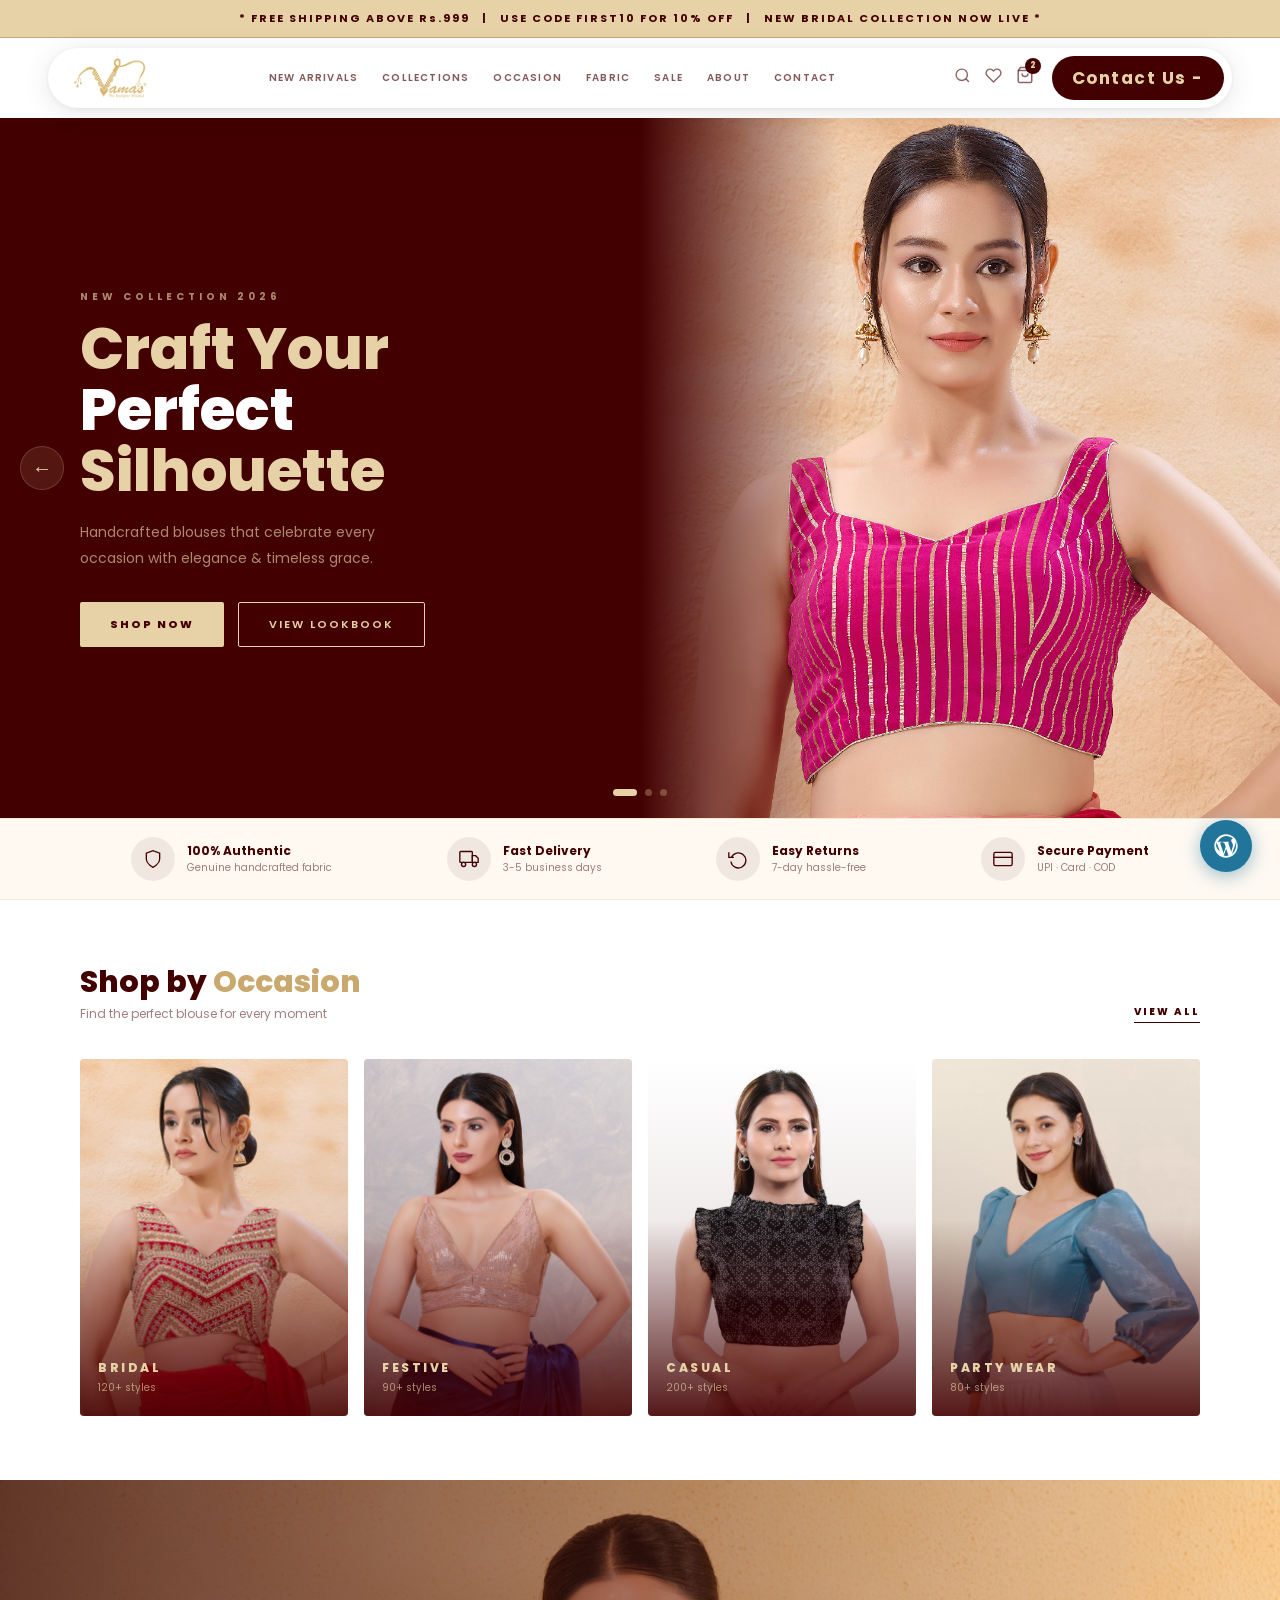
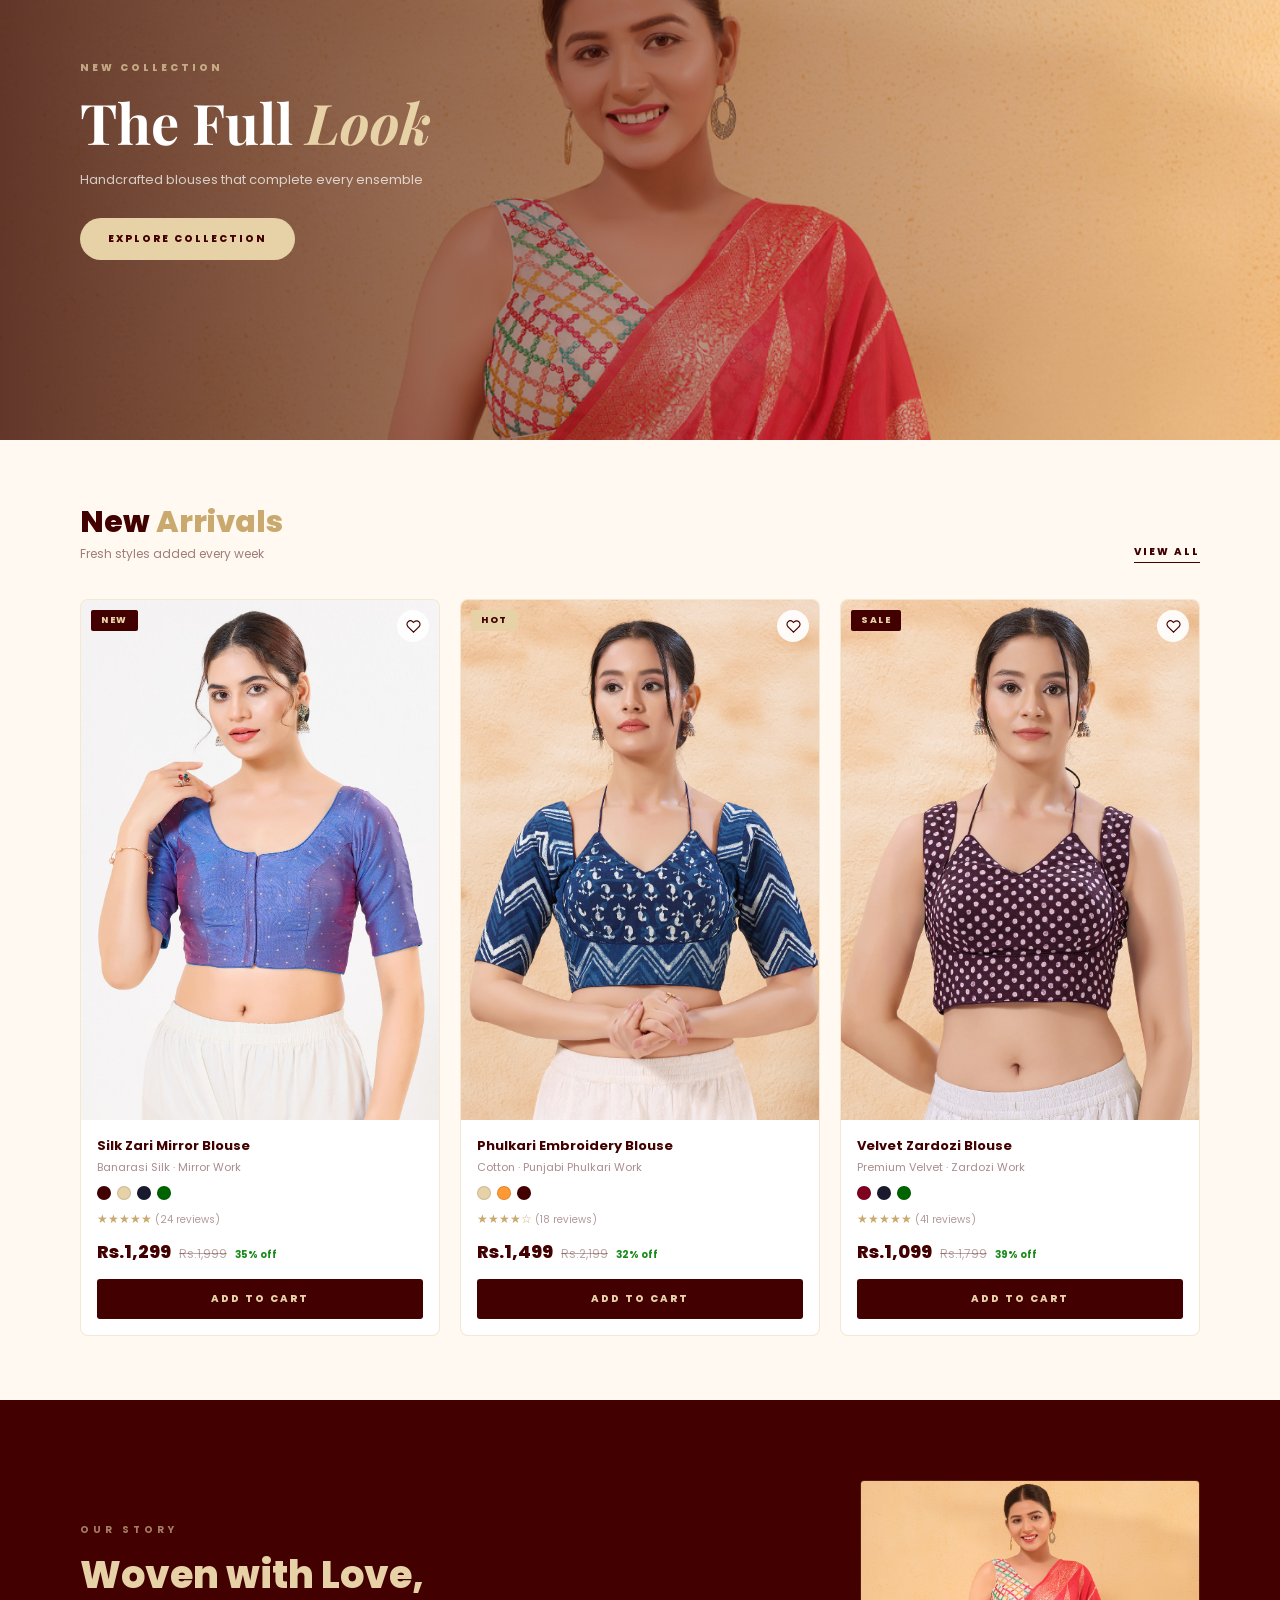
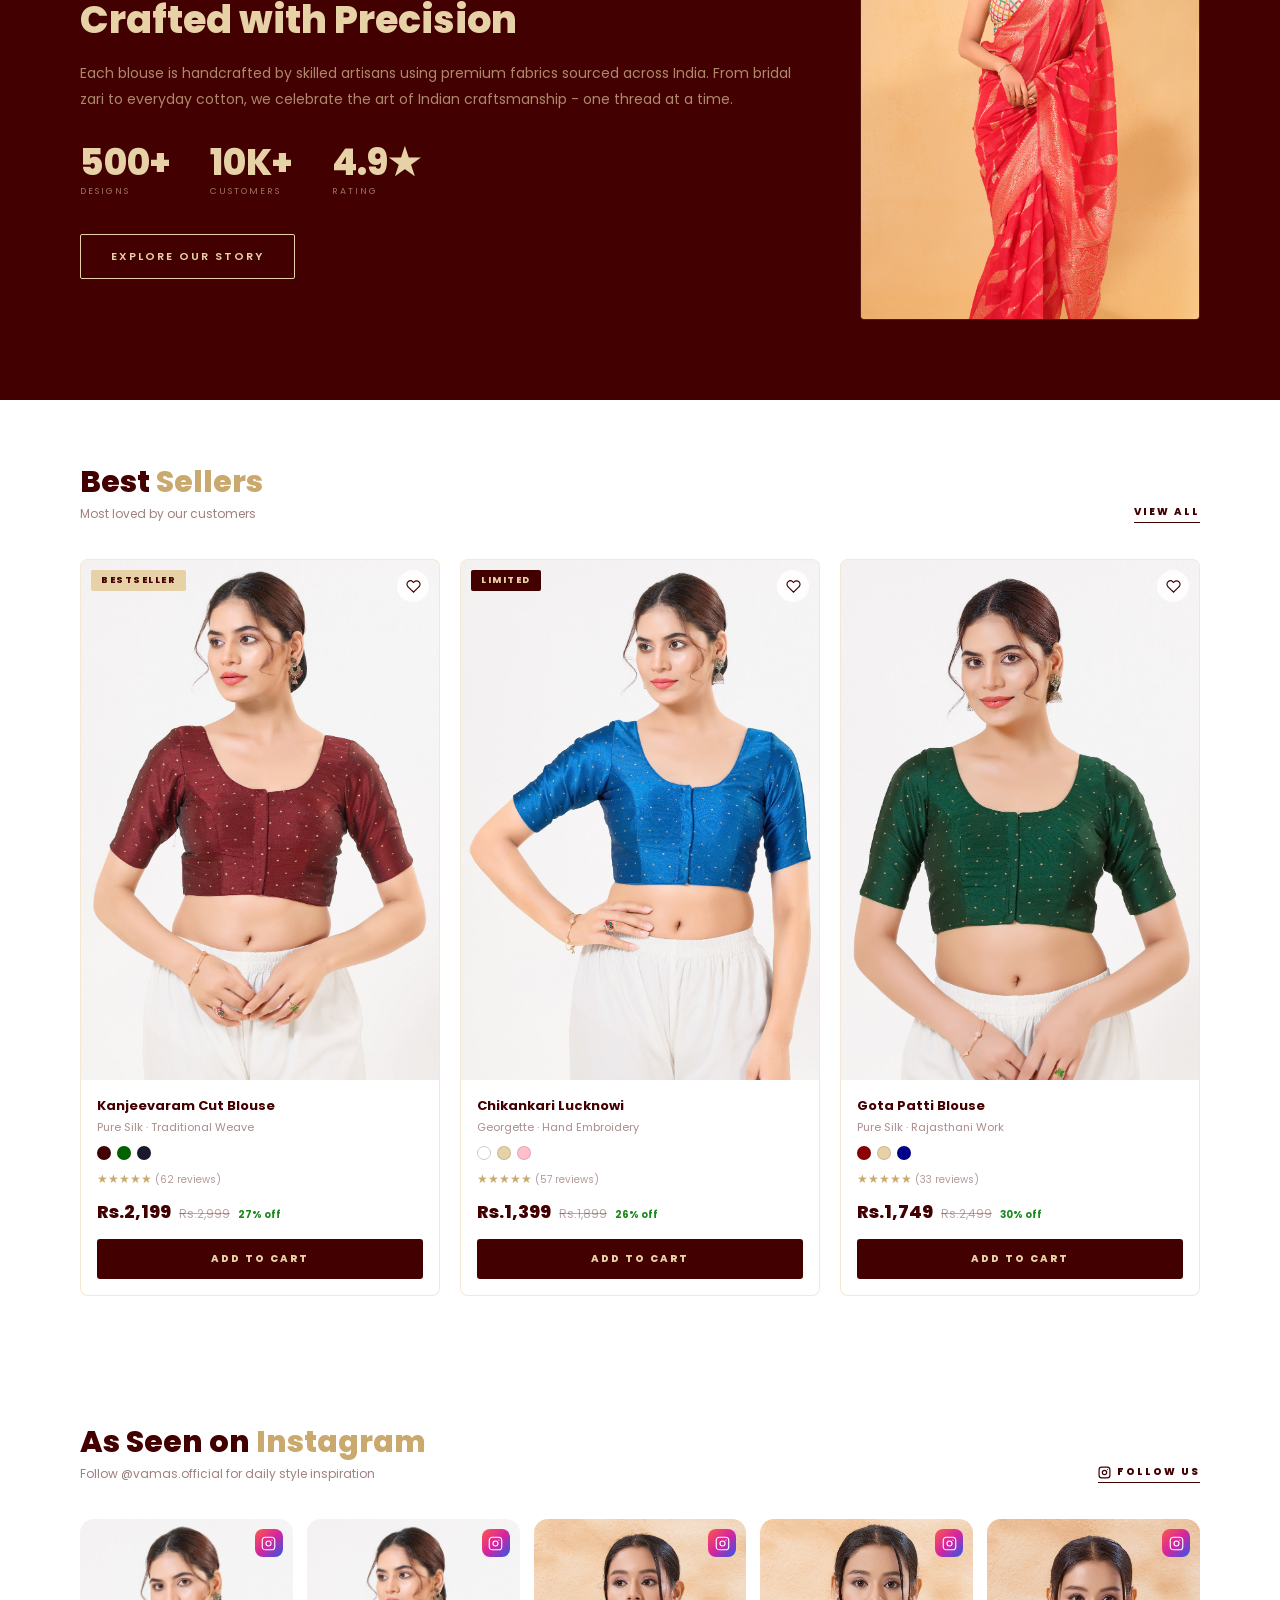
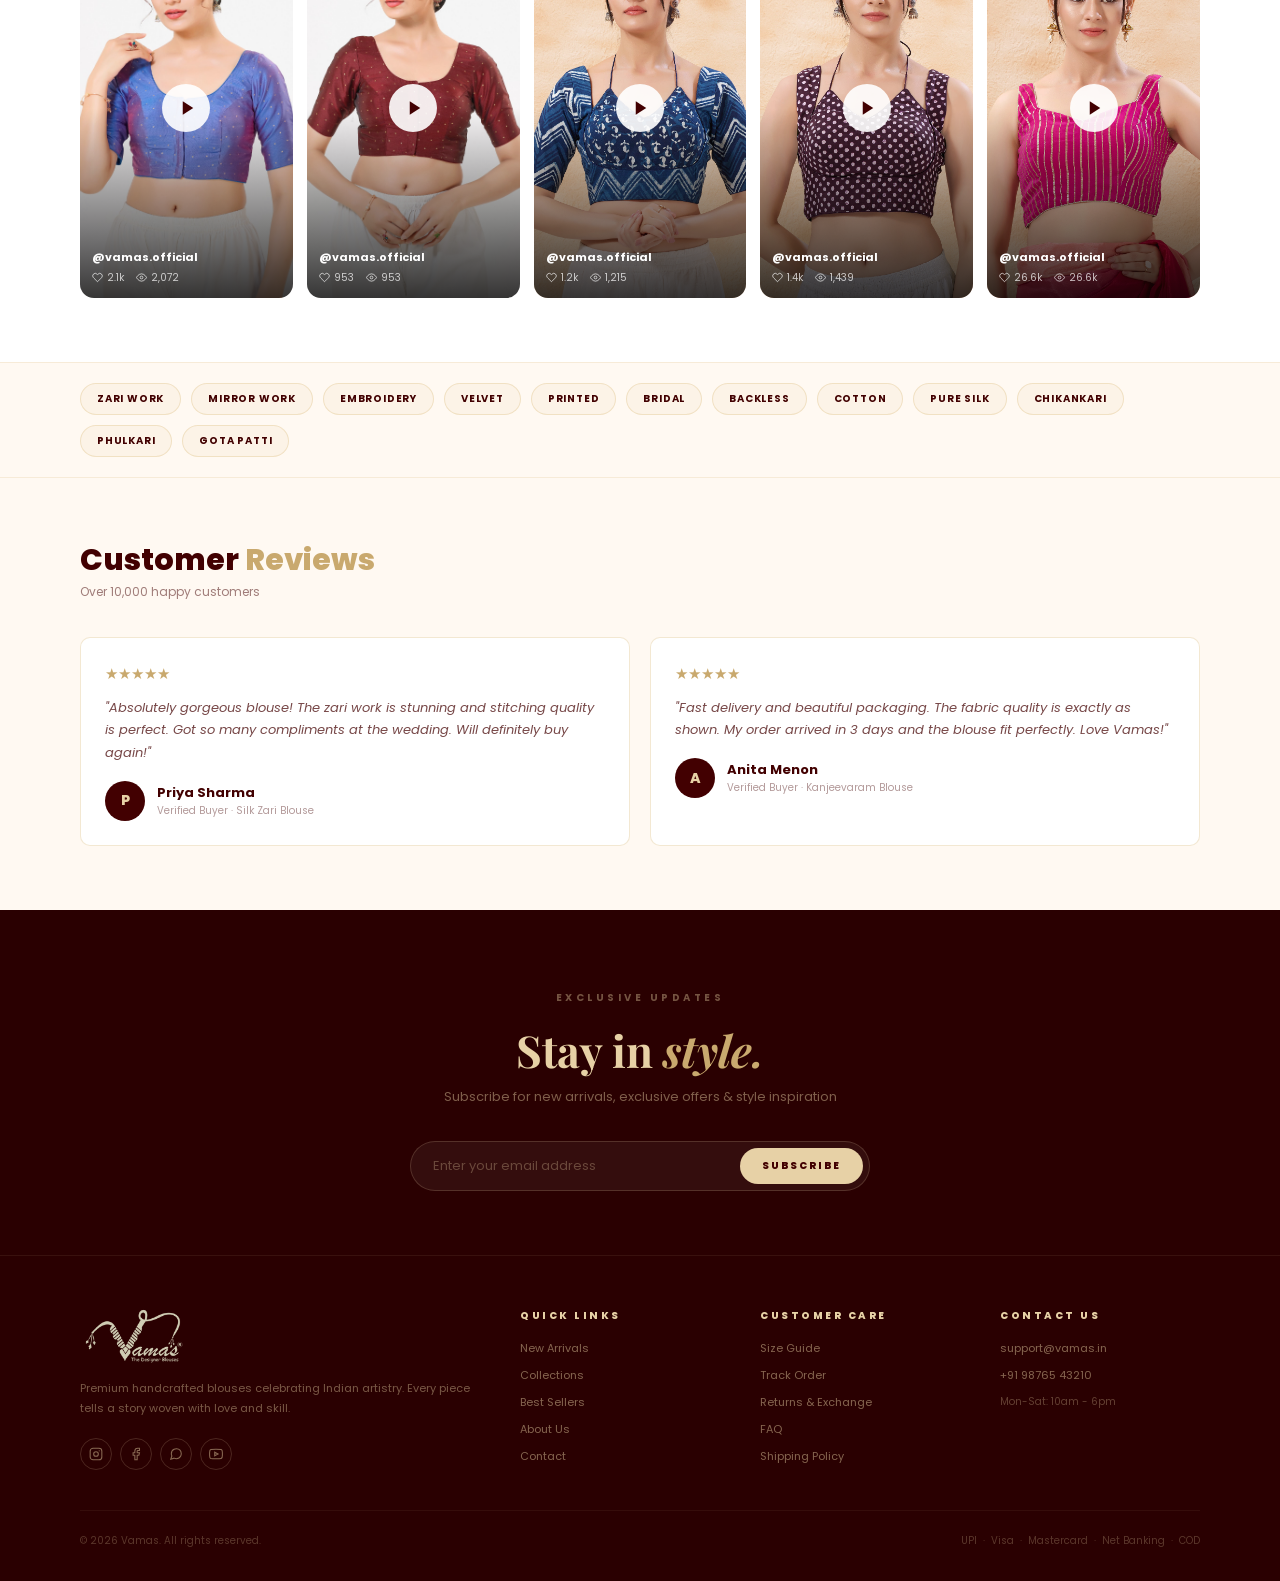
==== index.html @ 0038c7d2 "Replace brand story SVG placeholder with Full look.jpg image" ====
<!DOCTYPE html>
<html lang="en">
<head>
  <meta charset="UTF-8">
  <meta name="viewport" content="width=device-width, initial-scale=1.0">
  <title>VAMAS - Blouse Collection</title>
  <link rel="preconnect" href="https://fonts.googleapis.com">
  <link rel="preconnect" href="https://fonts.gstatic.com" crossorigin>
  <link href="https://fonts.googleapis.com/css2?family=Poppins:wght@300;400;500;600;700;800&family=Playfair+Display:ital,wght@0,700;1,400;1,700&display=swap" rel="stylesheet">
  <style>
    :root {
      --m: #420001;
      --ml: #6a0002;
      --g: #e7d1a6;
      --gd: #c9a96e;
      --w: #ffffff;
      --bg: #fff9f2;
    }
    *, *::before, *::after { box-sizing: border-box; margin: 0; padding: 0; }
    html { scroll-behavior: smooth; }
    body { font-family: 'Poppins', sans-serif; color: var(--m); background: var(--w); }
    a { text-decoration: none; }

    /* -- Announce --- */
    .ann {
      background: var(--g);
      color: var(--m);
      text-align: center;
      padding: 10px 16px;
      font-size: 11px;
      font-weight: 700;
      letter-spacing: 2px;
      border-bottom: 1px solid var(--gd);
    }

    /* -- NAV --- */
    .nav-outer {
      position: sticky;
      top: 0;
      z-index: 1000;
      padding: 10px 48px;
      background: transparent;
      pointer-events: none;
    }
    .nav {
      background: #fff;
      border-radius: 100px;
      display: flex;
      align-items: center;
      justify-content: space-between;
      padding: 8px 8px 8px 22px;
      box-shadow: 0 4px 28px rgba(0,0,0,0.10), 0 1px 6px rgba(0,0,0,0.06);
      pointer-events: all;
      max-width: 1200px;
      margin: 0 auto;
    }
    .nav-logo { display: flex; align-items: center; gap: 10px; }
    .nav-logo-img {
      height: 42px; width: auto;
      object-fit: contain; display: block;
    }
    .nav-brand { color: var(--m); font-size: 15px; font-weight: 800; letter-spacing: 3px; }
    .nav-links { display: flex; gap: 24px; }
    .nav-links a {
      color: rgba(66,0,1,0.65);
      font-size: 10px; font-weight: 600; letter-spacing: 1.2px;
      padding: 4px 0; transition: color 0.2s;
    }
    .nav-links a:hover { color: var(--m); }
    .nav-icons { display: flex; align-items: center; gap: 14px; }
    .nav-icons a { color: rgba(66,0,1,0.6); font-size: 17px; position: relative; transition: color 0.2s; }
    .nav-icons a:hover { color: var(--m); }
    .nav-contact {
      background: var(--m); color: var(--g) !important;
      padding: 9px 20px; border-radius: 100px;
      font-size: 10px; font-weight: 700; letter-spacing: 1.5px;
      white-space: nowrap; transition: background 0.2s;
      margin-left: 4px;
    }
    .nav-contact:hover { background: var(--ml) !important; }
    .cart-badge {
      position: absolute; top: -7px; right: -7px;
      background: var(--m); color: var(--g);
      width: 16px; height: 16px; border-radius: 50%;
      font-size: 8px; font-weight: 800;
      display: flex; align-items: center; justify-content: center;
    }

    /* -- HERO SLIDER --- */
    .slider-wrap { position: relative; overflow: hidden; }
    .slider-track { display: flex; transition: transform 0.65s cubic-bezier(0.4,0,0.2,1); }
    .slide {
      min-width: 100%;
      height: 700px;
      display: flex;
      align-items: center;
      position: relative;
      overflow: hidden;
    }
    .slide-text {
      position: relative; z-index: 3;
      padding: 0 80px;
      max-width: 560px;
    }
    .slide-eye { color: rgba(231,209,166,0.65); font-size: 10px; font-weight: 700; letter-spacing: 4px; margin-bottom: 14px; }
    .slide-h1 { color: var(--g); font-size: 58px; font-weight: 800; line-height: 1.05; margin-bottom: 18px; }
    .slide-h1 em { color: var(--w); font-style: normal; }
    .slide-p { color: rgba(231,209,166,0.65); font-size: 14px; line-height: 1.85; margin-bottom: 30px; max-width: 360px; }
    .slide-btns { display: flex; gap: 14px; flex-wrap: wrap; }
    .slide-img {
      position: absolute;
      right: 0; top: 0;
      width: 50%; height: 100%;
      z-index: 1;
    }
    .slide-img img { width: 100%; height: 100%; object-fit: cover; object-position: center 20%; display: block; }
    .slide-img svg { width: 100%; height: 100%; }
    .slide-img::before {
      content: '';
      position: absolute; left: 0; top: 0; bottom: 0;
      width: 200px; z-index: 2;
      background: linear-gradient(to right, var(--slide-bg, #420001), transparent);
    }

    /* Dots + Arrows */
    .slider-dots {
      position: absolute; bottom: 22px; left: 50%; transform: translateX(-50%);
      display: flex; gap: 8px; z-index: 10;
    }
    .dot {
      width: 7px; height: 7px; border-radius: 50%;
      background: rgba(231,209,166,0.3); border: none; cursor: pointer;
      transition: all 0.3s; padding: 0;
    }
    .dot.active { background: var(--g); width: 24px; border-radius: 4px; }
    .sarrow {
      position: absolute; top: 50%; transform: translateY(-50%);
      width: 44px; height: 44px; border-radius: 50%;
      background: rgba(231,209,166,0.1); border: 1px solid rgba(231,209,166,0.2);
      color: var(--g); font-size: 20px; cursor: pointer;
      display: flex; align-items: center; justify-content: center;
      z-index: 10; transition: all 0.2s; line-height: 1;
    }
    .sarrow:hover { background: rgba(231,209,166,0.22); }
    .sarrow-l { left: 20px; }
    .sarrow-r { right: 20px; }

    /* -- Buttons --- */
    .btn-p {
      background: var(--g); color: var(--m); border: none;
      padding: 13px 30px; font-size: 11px; font-weight: 800;
      letter-spacing: 2px; cursor: pointer; font-family: 'Poppins', sans-serif;
      border-radius: 2px; transition: background 0.2s; display: inline-block;
    }
    .btn-p:hover { background: var(--gd); }
    .btn-o {
      background: transparent; color: var(--g);
      border: 1.5px solid var(--g); padding: 13px 30px;
      font-size: 11px; font-weight: 600; letter-spacing: 2px;
      cursor: pointer; font-family: 'Poppins', sans-serif;
      border-radius: 2px; transition: all 0.2s; display: inline-block;
    }
    .btn-o:hover { background: var(--g); color: var(--m); }

    /* -- Trust --- */
    .trust {
      background: var(--bg);
      border-top: 1px solid rgba(231,209,166,0.4);
      border-bottom: 1px solid rgba(231,209,166,0.4);
      padding: 0 80px;
      display: flex; justify-content: space-around; align-items: center;
      flex-wrap: wrap; gap: 12px;
    }
    .trust-item { display: flex; align-items: center; gap: 12px; padding: 18px 0; }
    .trust-icon {
      width: 44px; height: 44px; border-radius: 50%;
      background: rgba(66,0,1,0.07);
      display: flex; align-items: center; justify-content: center; flex-shrink: 0;
    }
    .trust-icon svg { width: 20px; height: 20px; fill: none; stroke: var(--m); stroke-width: 1.6; }
    .trust-title { font-size: 12px; font-weight: 700; color: var(--m); }
    .trust-sub { font-size: 10px; color: rgba(66,0,1,0.5); }

    /* -- Section --- */
    .sec { padding: 64px 80px; }
    .sec-alt { background: var(--bg); }
    .sec-hdr { display: flex; align-items: flex-end; justify-content: space-between; margin-bottom: 36px; }
    .sec-title { font-size: 30px; font-weight: 800; color: var(--m); line-height: 1.2; }
    .sec-title span { color: var(--gd); }
    .sec-sub { font-size: 12px; color: rgba(66,0,1,0.5); margin-top: 5px; }
    .view-all {
      color: var(--m); font-size: 10px; font-weight: 800;
      letter-spacing: 2px; border-bottom: 1.5px solid var(--m); padding-bottom: 2px;
    }

    /* -- Categories --- */
    .cat-grid { display: grid; grid-template-columns: repeat(4,1fr); gap: 16px; }
    .cat-card {
      position: relative; border-radius: 4px; overflow: hidden;
      cursor: pointer; aspect-ratio: 3/4; display: block;
    }
    .cat-card img { width: 100%; height: 100%; object-fit: cover; transition: transform 0.5s ease; }
    .cat-card svg { width: 100%; height: 100%; display: block; transition: transform 0.5s ease; }
    .cat-card:hover img, .cat-card:hover svg { transform: scale(1.06); }
    .cat-overlay {
      position: absolute; inset: 0;
      background: linear-gradient(to top, rgba(66,0,1,0.88) 0%, rgba(66,0,1,0.05) 55%, transparent 100%);
      display: flex; align-items: flex-end; padding: 20px 18px;
    }
    .cat-label { color: var(--g); font-size: 12px; font-weight: 800; letter-spacing: 2.5px; }
    .cat-count { color: rgba(231,209,166,0.65); font-size: 10px; margin-top: 3px; }

    /* -- Full Banner --- */
    .full-banner { position: relative; width: 100%; height: 560px; overflow: hidden; }
    .full-banner img { width: 100%; height: 100%; object-fit: cover; object-position: center top; display: block; }
    .full-banner-overlay {
      position: absolute; inset: 0;
      background: linear-gradient(to right, rgba(42,0,1,0.72) 0%, rgba(42,0,1,0.28) 60%, transparent 100%);
      display: flex; align-items: center; padding: 0 80px;
    }
    .full-banner-text { max-width: 520px; }
    .full-banner-tag { font-size: 10px; font-weight: 800; letter-spacing: 3px; color: var(--g); opacity: 0.7; margin-bottom: 14px; }
    .full-banner-title {
      font-family: 'Playfair Display', Georgia, serif;
      font-size: 56px; font-weight: 700; color: #fff;
      line-height: 1.15; margin-bottom: 14px;
    }
    .full-banner-title em { color: var(--g); font-style: italic; }
    .full-banner-sub { font-size: 13px; color: rgba(255,255,255,0.72); margin-bottom: 28px; line-height: 1.65; }
    .full-banner-btn {
      display: inline-block; background: var(--g); color: var(--m);
      padding: 13px 28px; border-radius: 100px;
      font-size: 10px; font-weight: 800; letter-spacing: 2px;
      transition: background 0.2s;
    }
    .full-banner-btn:hover { background: #fff; }

    /* -- Products --- */
    .prod-grid { display: grid; grid-template-columns: repeat(3,1fr); gap: 20px; }
    .prod-card {
      border: 1px solid rgba(231,209,166,0.5); border-radius: 8px;
      overflow: hidden; background: var(--w); transition: box-shadow 0.25s;
    }
    .prod-card:hover { box-shadow: 0 8px 36px rgba(66,0,1,0.1); }
    .prod-img-wrap { position: relative; height: 520px; overflow: hidden; background: rgba(231,209,166,0.12); }
    .prod-img-wrap img, .prod-img-wrap svg { width: 100%; height: 100%; object-fit: cover; display: block; transition: transform 0.5s ease; }
    .prod-card:hover .prod-img-wrap img,
    .prod-card:hover .prod-img-wrap svg { transform: scale(1.05); }
    .badge {
      position: absolute; top: 10px; left: 10px;
      font-size: 9px; font-weight: 800; letter-spacing: 1.5px;
      padding: 4px 10px; border-radius: 2px;
    }
    .badge-m { background: var(--m); color: var(--g); }
    .badge-g { background: var(--g); color: var(--m); }
    .wish {
      position: absolute; top: 10px; right: 10px;
      width: 32px; height: 32px; border-radius: 50%;
      background: rgba(255,255,255,0.92); border: none; cursor: pointer;
      display: flex; align-items: center; justify-content: center; transition: background 0.2s;
    }
    .wish:hover { background: var(--g); }
    .wish svg { width: 15px; height: 15px; fill: none; stroke: var(--m); stroke-width: 1.8; }
    .prod-body { padding: 16px; }
    .prod-name { font-size: 13px; font-weight: 700; color: var(--m); margin-bottom: 3px; }
    .prod-type { font-size: 11px; color: rgba(66,0,1,0.45); margin-bottom: 10px; }
    .color-dots { display: flex; gap: 6px; margin-bottom: 10px; }
    .cdot { width: 14px; height: 14px; border-radius: 50%; border: 1.5px solid rgba(0,0,0,0.12); cursor: pointer; }
    .stars { color: var(--gd); font-size: 12px; margin-bottom: 10px; }
    .rev { color: rgba(66,0,1,0.4); font-size: 10px; }
    .price-row { display: flex; align-items: baseline; gap: 8px; margin-bottom: 14px; }
    .price { font-size: 18px; font-weight: 800; color: var(--m); }
    .orig { font-size: 12px; color: rgba(66,0,1,0.35); text-decoration: line-through; }
    .disc { font-size: 10px; color: #1a8a1a; font-weight: 700; }
    .atc {
      width: 100%; background: var(--m); color: var(--g); border: none;
      padding: 12px; font-size: 10px; font-weight: 800; letter-spacing: 2px;
      cursor: pointer; font-family: 'Poppins', sans-serif; border-radius: 3px;
      transition: background 0.2s;
    }
    .atc:hover { background: var(--ml); }

    /* -- Brand --- */
    .brand-sec {
      background: var(--m); padding: 80px;
      display: flex; align-items: center; gap: 64px;
    }
    .brand-text { flex: 1; }
    .brand-eye { color: rgba(231,209,166,0.6); font-size: 10px; font-weight: 700; letter-spacing: 4px; margin-bottom: 14px; }
    .brand-h2 { color: var(--g); font-size: 38px; font-weight: 800; line-height: 1.2; margin-bottom: 18px; }
    .brand-p { color: rgba(231,209,166,0.65); font-size: 14px; line-height: 1.85; margin-bottom: 32px; }
    .brand-stats { display: flex; gap: 40px; margin-bottom: 36px; }
    .stat-num { font-size: 36px; font-weight: 800; color: var(--g); line-height: 1; }
    .stat-lbl { font-size: 9px; color: rgba(231,209,166,0.55); letter-spacing: 2px; margin-top: 4px; }
    .brand-img { flex-shrink: 0; width: 340px; height: 440px; border-radius: 4px; overflow: hidden; border: 1px solid rgba(231,209,166,0.12); }
    .brand-img img, .brand-img svg { width: 100%; height: 100%; object-fit: cover; display: block; }

    /* -- Tags --- */
    .tags {
      display: flex; flex-wrap: wrap; gap: 10px;
      padding: 20px 80px; background: var(--bg);
      border-top: 1px solid rgba(231,209,166,0.35);
      border-bottom: 1px solid rgba(231,209,166,0.35);
    }
    .tag {
      background: rgba(231,209,166,0.15); color: var(--m);
      font-size: 10px; font-weight: 700; padding: 7px 16px;
      border-radius: 20px; border: 1px solid rgba(231,209,166,0.55);
      letter-spacing: 0.8px; cursor: pointer; transition: all 0.2s;
    }
    .tag:hover { background: var(--m); color: var(--g); }

    /* -- Testimonials --- */
    .test-grid { display: grid; grid-template-columns: repeat(2,1fr); gap: 20px; }
    .test-card { background: var(--w); border: 1px solid rgba(231,209,166,0.5); border-radius: 10px; padding: 24px; }
    .test-stars { color: var(--gd); font-size: 15px; margin-bottom: 12px; }
    .test-text { font-size: 13px; color: rgba(66,0,1,0.72); line-height: 1.75; margin-bottom: 16px; font-style: italic; }
    .test-auth { display: flex; align-items: center; gap: 12px; }
    .ava {
      width: 40px; height: 40px; border-radius: 50%;
      background: var(--m); color: var(--g);
      display: flex; align-items: center; justify-content: center;
      font-size: 14px; font-weight: 800; flex-shrink: 0;
    }
    .ava-name { font-size: 13px; font-weight: 700; color: var(--m); }
    .ava-info { font-size: 10px; color: rgba(66,0,1,0.4); }

    /* -- Newsletter --- */
    .nl { background: var(--g); padding: 64px 80px; text-align: center; }
    .nl-eye { font-size: 10px; font-weight: 700; letter-spacing: 3px; color: rgba(66,0,1,0.55); margin-bottom: 10px; }
    .nl-h3 { font-size: 34px; font-weight: 800; color: var(--m); margin-bottom: 8px; }
    .nl-sub { font-size: 13px; color: rgba(66,0,1,0.55); margin-bottom: 30px; }
    .nl-form { display: flex; max-width: 480px; margin: 0 auto; }
    .nl-input {
      flex: 1; padding: 14px 18px; border: none;
      font-size: 13px; color: var(--m); background: var(--w);
      font-family: 'Poppins', sans-serif; outline: none;
    }
    .nl-btn {
      background: var(--m); color: var(--g); border: none;
      padding: 14px 24px; font-size: 10px; font-weight: 800;
      letter-spacing: 2px; cursor: pointer; font-family: 'Poppins', sans-serif;
      transition: background 0.2s;
    }
    .nl-btn:hover { background: var(--ml); }

    /* -- Footer --- */
    .footer { background: var(--m); padding: 64px 80px 32px; }
    .footer-grid { display: grid; grid-template-columns: 2fr 1fr 1fr 1fr; gap: 40px; margin-bottom: 48px; }
    .footer-logo { display: flex; align-items: center; gap: 11px; margin-bottom: 16px; }
    .footer-logo-img { width: 36px; height: 36px; border-radius: 50%; object-fit: cover; border: 2px solid rgba(231,209,166,0.35); }
    .footer-brand { font-size: 16px; font-weight: 800; color: var(--g); letter-spacing: 3px; }
    .footer-desc { font-size: 11px; color: rgba(231,209,166,0.5); line-height: 1.8; margin-bottom: 22px; }
    .socials { display: flex; gap: 10px; }
    .soc {
      width: 34px; height: 34px; border-radius: 50%;
      border: 1px solid rgba(231,209,166,0.25);
      display: flex; align-items: center; justify-content: center;
      color: rgba(231,209,166,0.65); font-size: 13px; transition: all 0.2s; cursor: pointer;
    }
    .soc:hover { border-color: var(--g); color: var(--g); background: rgba(231,209,166,0.08); }
    .foot-head { font-size: 10px; font-weight: 800; color: var(--g); letter-spacing: 2.5px; margin-bottom: 18px; }
    .foot-links { display: flex; flex-direction: column; gap: 10px; }
    .foot-links a { font-size: 11px; color: rgba(231,209,166,0.55); transition: color 0.2s; }
    .foot-links a:hover { color: var(--g); }
    .footer-bot {
      border-top: 1px solid rgba(231,209,166,0.08); padding-top: 22px;
      display: flex; justify-content: space-between; align-items: center;
    }
    .foot-copy { font-size: 10px; color: rgba(231,209,166,0.3); }
    .foot-pay { font-size: 10px; color: rgba(231,209,166,0.3); }

    /* -- Instagram Reels --- */
    .reels-sec { padding: 64px 80px; background: var(--w); }
    .reels-grid { display: grid; grid-template-columns: repeat(5,1fr); gap: 14px; }
    .reel-card {
      position: relative; border-radius: 14px; overflow: hidden;
      aspect-ratio: 9/16; cursor: pointer; background: #0a0a0a;
      transition: transform 0.25s, box-shadow 0.25s;
    }
    .reel-card:hover { transform: translateY(-5px); box-shadow: 0 16px 40px rgba(66,0,1,0.2); }
    .reel-img { width: 100%; height: 100%; display: block; }
    .reel-overlay {
      position: absolute; inset: 0;
      background: linear-gradient(to top, rgba(0,0,0,0.78) 0%, rgba(0,0,0,0) 50%);
    }
    .reel-play {
      position: absolute; top: 50%; left: 50%; transform: translate(-50%,-50%);
      width: 48px; height: 48px; border-radius: 50%;
      background: rgba(255,255,255,0.9);
      display: flex; align-items: center; justify-content: center;
      transition: transform 0.2s, background 0.2s;
    }
    .reel-card:hover .reel-play { transform: translate(-50%,-50%) scale(1.12); background: #fff; }
    .reel-play svg { width: 18px; height: 18px; fill: var(--m); margin-left: 3px; }
    .reel-info { position: absolute; bottom: 0; left: 0; right: 0; padding: 14px 12px 12px; }
    .reel-handle { font-size: 11px; font-weight: 700; color: #fff; margin-bottom: 4px; }
    .reel-stats { display: flex; gap: 12px; }
    .reel-stat { font-size: 10px; color: rgba(255,255,255,0.72); display: flex; align-items: center; gap: 4px; }
    .reel-stat svg { width: 11px; height: 11px; fill: none; stroke: currentColor; stroke-width: 2; }
    .ig-badge {
      position: absolute; top: 10px; right: 10px;
      width: 28px; height: 28px; border-radius: 8px;
      background: linear-gradient(135deg, #fd5949 0%, #d6249f 50%, #285AEB 100%);
      display: flex; align-items: center; justify-content: center;
    }
    .ig-badge svg { width: 15px; height: 15px; fill: none; stroke: white; stroke-width: 1.8; }

    /* -- WordPress Float --- */
    .wp-float {
      position: fixed; bottom: 28px; right: 28px; z-index: 999;
      width: 52px; height: 52px; border-radius: 50%;
      background: #21759b;
      display: flex; align-items: center; justify-content: center;
      box-shadow: 0 4px 18px rgba(33,117,155,0.45);
      transition: transform 0.2s, box-shadow 0.2s;
    }
    .wp-float:hover { transform: scale(1.1); box-shadow: 0 6px 24px rgba(33,117,155,0.6); }
    .wp-float svg { width: 28px; height: 28px; fill: #fff; }

    /* -- Dark Footer --- */
    .dark-bottom { background: #2a0001; position: relative; overflow: hidden; }
    .dark-nl {
      padding: 80px 80px 64px; position: relative; z-index: 2;
      text-align: center; border-bottom: 1px solid rgba(231,209,166,0.08);
    }
    .dark-brackets {
      position: absolute; inset: 0; pointer-events: none;
    }
    .dark-nl-eye { font-size: 10px; font-weight: 700; letter-spacing: 3.5px; color: rgba(231,209,166,0.4); margin-bottom: 18px; }
    .dark-nl-h3 {
      font-family: 'Playfair Display', Georgia, serif;
      font-size: 44px; font-weight: 700; color: var(--g);
      line-height: 1.2; margin-bottom: 10px;
    }
    .dark-nl-h3 em { font-style: italic; color: var(--gd); }
    .dark-nl-sub { font-size: 13px; color: rgba(231,209,166,0.45); margin-bottom: 34px; }
    .dark-nl-form {
      display: flex; max-width: 460px; margin: 0 auto;
      background: rgba(255,255,255,0.05);
      border: 1px solid rgba(231,209,166,0.18);
      border-radius: 100px; padding: 6px 6px 6px 22px; gap: 8px;
    }
    .dark-nl-input {
      flex: 1; background: none; border: none; outline: none;
      font-size: 13px; color: var(--g); font-family: 'Poppins', sans-serif;
    }
    .dark-nl-input::placeholder { color: rgba(231,209,166,0.3); }
    .dark-nl-btn {
      background: var(--g); color: var(--m); border: none;
      padding: 10px 22px; border-radius: 100px;
      font-size: 10px; font-weight: 800; letter-spacing: 2px;
      cursor: pointer; font-family: 'Poppins', sans-serif;
      white-space: nowrap; transition: background 0.2s;
    }
    .dark-nl-btn:hover { background: var(--gd); }
    .dark-footer { padding: 52px 80px 32px; position: relative; z-index: 2; }
    .dark-footer-grid { display: grid; grid-template-columns: 2fr 1fr 1fr 1fr; gap: 40px; margin-bottom: 40px; }
    .dark-footer-logo { display: flex; align-items: center; gap: 11px; margin-bottom: 14px; }
    .dark-footer-logo-img { height: 56px; width: auto; object-fit: contain; display: block; filter: brightness(0) invert(1) sepia(1) saturate(2) hue-rotate(5deg) brightness(0.9); opacity: 0.9; }
    .dark-footer-brand { font-size: 16px; font-weight: 800; color: var(--g); letter-spacing: 3px; }
    .dark-footer-desc { font-size: 11px; color: rgba(231,209,166,0.42); line-height: 1.85; margin-bottom: 20px; }
    .dark-footer-socials { display: flex; gap: 8px; }
    .dark-soc {
      width: 32px; height: 32px; border-radius: 50%;
      border: 1px solid rgba(231,209,166,0.18);
      display: flex; align-items: center; justify-content: center;
      color: rgba(231,209,166,0.5); transition: all 0.2s; cursor: pointer;
    }
    .dark-soc:hover { border-color: var(--g); color: var(--g); }
    .dark-foot-head { font-size: 10px; font-weight: 800; color: var(--g); letter-spacing: 2.5px; margin-bottom: 16px; }
    .dark-foot-links { display: flex; flex-direction: column; gap: 10px; }
    .dark-foot-links a { font-size: 11px; color: rgba(231,209,166,0.48); transition: color 0.2s; }
    .dark-foot-links a:hover { color: var(--g); }
    .dark-footer-bot {
      border-top: 1px solid rgba(231,209,166,0.06); padding-top: 22px;
      display: flex; justify-content: space-between; align-items: center;
    }
    .dark-foot-copy, .dark-foot-pay { font-size: 10px; color: rgba(231,209,166,0.26); }

    /* -- Responsive --- */
    @media (max-width: 768px) {
      .nav-outer { padding: 8px 14px; }
      .nav { padding: 6px 14px; border-radius: 50px; }
      .nav-logo-img { height: 34px; }
      .nav-links { display: none; }
      .nav-contact { padding: 7px 14px; font-size: 9px; }

      .slide { height: 480px; flex-direction: column; padding: 0; }
      .slide-text { padding: 32px 20px; max-width: 100%; }
      .slide-h1 { font-size: 34px; }
      .slide-p { font-size: 12px; }
      .slide-img { position: relative; width: 100%; height: 260px; right: auto; top: auto; }
      .slide-img::before { width: 100%; height: 80px; background: linear-gradient(to bottom, var(--slide-bg,#420001), transparent); top: 0; bottom: auto; }

      .trust { padding: 0 20px; gap: 0; }
      .trust-item { padding: 12px 0; }

      .full-banner { height: 380px; }
      .full-banner-overlay { padding: 0 24px; }
      .full-banner-title { font-size: 34px; }
      .full-banner-sub { font-size: 12px; }
      .full-banner-btn { padding: 11px 22px; }

      .sec { padding: 40px 20px; }
      .sec-hdr { flex-direction: column; align-items: flex-start; gap: 10px; }
      .sec-title { font-size: 24px; }

      .cat-grid { grid-template-columns: repeat(2, 1fr); gap: 10px; }
      .prod-grid { grid-template-columns: repeat(2, 1fr); gap: 12px; }
      .prod-img-wrap { height: 240px; }

      .brand-grid { grid-template-columns: 1fr; }
      .brand-img { height: 260px; }

      .test-grid { grid-template-columns: 1fr; }

      .reels-grid { grid-template-columns: repeat(2, 1fr); gap: 10px; }

      .dark-nl { padding: 40px 20px 32px; }
      .dark-nl-h3 { font-size: 28px; }
      .dark-nl-form { flex-direction: column; gap: 10px; }
      .dark-nl-input { border-radius: 8px; width: 100%; }
      .dark-nl-btn { border-radius: 8px; width: 100%; padding: 14px; }

      .dark-footer { padding: 32px 20px 24px; }
      .dark-footer-grid { grid-template-columns: 1fr 1fr; gap: 24px; }

      .footer-grid { grid-template-columns: 1fr 1fr; gap: 24px; }
    }

    @media (min-width: 769px) and (max-width: 1024px) {
      .nav-outer { padding: 10px 24px; }
      .nav-links a { font-size: 9px; gap: 16px; }
      .slide { height: 560px; }
      .slide-h1 { font-size: 44px; }
      .sec { padding: 48px 40px; }
      .cat-grid { grid-template-columns: repeat(3, 1fr); }
      .prod-grid { grid-template-columns: repeat(2, 1fr); }
      .reels-grid { grid-template-columns: repeat(3, 1fr); }
      .dark-footer-grid { grid-template-columns: 2fr 1fr 1fr; }
    }
  </style>
</head>
<body>

<!-- Announce -->
<div class="ann">* FREE SHIPPING ABOVE Rs.999 &nbsp;&nbsp;|&nbsp;&nbsp; USE CODE FIRST10 FOR 10% OFF &nbsp;&nbsp;|&nbsp;&nbsp; NEW BRIDAL COLLECTION NOW LIVE *</div>

<!-- Navbar -->
<nav class="nav-outer">
  <div class="nav">
  <div class="nav-logo">
    <img src="assets/vamas-logo.avif" alt="Vamas Logo" class="nav-logo-img"
         onerror="this.style.display='none'">
  </div>
  <div class="nav-links">
    <a href="collection.html">NEW ARRIVALS</a>
    <a href="collection.html">COLLECTIONS</a>
    <a href="#">OCCASION</a>
    <a href="#">FABRIC</a>
    <a href="#">SALE</a>
    <a href="about.html">ABOUT</a>
    <a href="contact.html">CONTACT</a>
  </div>
  <div class="nav-icons">
    <a href="#" title="Search">
      <svg width="17" height="17" viewBox="0 0 24 24" fill="none" stroke="currentColor" stroke-width="2"><circle cx="11" cy="11" r="8"/><line x1="21" y1="21" x2="16.65" y2="16.65"/></svg>
    </a>
    <a href="#" title="Wishlist">
      <svg width="17" height="17" viewBox="0 0 24 24" fill="none" stroke="currentColor" stroke-width="2"><path d="M20.84 4.61a5.5 5.5 0 0 0-7.78 0L12 5.67l-1.06-1.06a5.5 5.5 0 0 0-7.78 7.78l1.06 1.06L12 21.23l7.78-7.78 1.06-1.06a5.5 5.5 0 0 0 0-7.78z"/></svg>
    </a>
    <a href="#" title="Cart" style="position:relative;">
      <svg width="18" height="18" viewBox="0 0 24 24" fill="none" stroke="currentColor" stroke-width="2"><path d="M6 2L3 6v14a2 2 0 0 0 2 2h14a2 2 0 0 0 2-2V6l-3-4z"/><line x1="3" y1="6" x2="21" y2="6"/><path d="M16 10a4 4 0 0 1-8 0"/></svg>
      <span class="cart-badge">2</span>
    </a>
    <a href="#" class="nav-contact">Contact Us -</a>
  </div>
  </div>
</nav>

<!-- Hero Slider -->
<div class="slider-wrap">
  <div class="slider-track" id="track">

    <!-- Slide 1 -->
    <div class="slide" style="background:#420001;--slide-bg:#420001;">
      <div class="slide-text">
        <p class="slide-eye">NEW COLLECTION 2026</p>
        <h1 class="slide-h1">Craft Your<br><em>Perfect</em><br>Silhouette</h1>
        <p class="slide-p">Handcrafted blouses that celebrate every occasion with elegance & timeless grace.</p>
        <div class="slide-btns">
          <button class="btn-p">SHOP NOW</button>
          <button class="btn-o">VIEW LOOKBOOK</button>
        </div>
      </div>
      <div class="slide-img">
        <img src="assets/slide-pink.jpg" alt="Pink Embroidery Blouse">
      </div>
    </div>

    <!-- Slide 2 -->
    <div class="slide" style="background:#1a0a00;--slide-bg:#1a0a00;">
      <div class="slide-text">
        <p class="slide-eye">BRIDAL COLLECTION</p>
        <h1 class="slide-h1">Elegance<br>Woven in<br><em>Every Thread</em></h1>
        <p class="slide-p">Premium silk and velvet blouses crafted for your most precious moments and celebrations.</p>
        <div class="slide-btns">
          <button class="btn-p">BRIDAL EDIT</button>
          <button class="btn-o">EXPLORE MORE</button>
        </div>
      </div>
      <div class="slide-img">
        <img src="assets/slide-maroon.jpg" alt="Maroon Blouse">
      </div>
    </div>

    <!-- Slide 3 -->
    <div class="slide" style="background:#2d0001;--slide-bg:#2d0001;">
      <div class="slide-text">
        <p class="slide-eye">FESTIVE SEASON EDIT</p>
        <h1 class="slide-h1">Celebrate in<br><em>Colour</em><br>& Style</h1>
        <p class="slide-p">Vibrant festive blouses with traditional embroidery to make every celebration unforgettable.</p>
        <div class="slide-btns">
          <button class="btn-p">SHOP FESTIVE</button>
          <button class="btn-o">VIEW OFFERS</button>
        </div>
      </div>
      <div class="slide-img">
        <img src="assets/slide-green.jpg" alt="Bottle Green Blouse">
      </div>
    </div>
  </div>

  <button class="sarrow sarrow-l" id="prev">&#8592;</button>
  <button class="sarrow sarrow-r" id="next">&#8594;</button>
  <div class="slider-dots">
    <button class="dot active" data-i="0"></button>
    <button class="dot" data-i="1"></button>
    <button class="dot" data-i="2"></button>
  </div>
</div>

<!-- Trust Bar -->
<div class="trust">
  <div class="trust-item">
    <div class="trust-icon"><svg viewBox="0 0 24 24"><path d="M12 22s8-4 8-10V5l-8-3-8 3v7c0 6 8 10 8 10z"/></svg></div>
    <div><div class="trust-title">100% Authentic</div><div class="trust-sub">Genuine handcrafted fabric</div></div>
  </div>
  <div class="trust-item">
    <div class="trust-icon"><svg viewBox="0 0 24 24"><rect x="1" y="3" width="15" height="13" rx="1"/><path d="M16 8h4l3 3v5h-7V8z"/><circle cx="5.5" cy="18.5" r="2.5"/><circle cx="18.5" cy="18.5" r="2.5"/></svg></div>
    <div><div class="trust-title">Fast Delivery</div><div class="trust-sub">3-5 business days</div></div>
  </div>
  <div class="trust-item">
    <div class="trust-icon"><svg viewBox="0 0 24 24"><polyline points="1 4 1 10 7 10"/><path d="M3.51 15a9 9 0 1 0 .49-4.5"/></svg></div>
    <div><div class="trust-title">Easy Returns</div><div class="trust-sub">7-day hassle-free</div></div>
  </div>
  <div class="trust-item">
    <div class="trust-icon"><svg viewBox="0 0 24 24"><rect x="1" y="4" width="22" height="16" rx="2"/><line x1="1" y1="10" x2="23" y2="10"/></svg></div>
    <div><div class="trust-title">Secure Payment</div><div class="trust-sub">UPI &middot; Card &middot; COD</div></div>
  </div>
</div>

<!-- Shop by Occasion -->
<div class="sec">
  <div class="sec-hdr">
    <div><div class="sec-title">Shop by <span>Occasion</span></div><div class="sec-sub">Find the perfect blouse for every moment</div></div>
    <a href="collection.html" class="view-all">VIEW ALL</a>
  </div>
  <div class="cat-grid">
    <a href="collection.html" class="cat-card">
      <img src="assets/Bridal.jpg" alt="Bridal">
      <div class="cat-overlay"><div><div class="cat-label">BRIDAL</div><div class="cat-count">120+ styles</div></div></div>
    </a>
    <a href="collection.html" class="cat-card">
      <img src="assets/Festive.jpg" alt="Festive">
      <div class="cat-overlay"><div><div class="cat-label">FESTIVE</div><div class="cat-count">90+ styles</div></div></div>
    </a>
    <a href="collection.html" class="cat-card">
      <img src="assets/Casual.JPG" alt="Casual">
      <div class="cat-overlay" style="background:linear-gradient(to top,rgba(66,0,1,0.9) 0%,rgba(66,0,1,0.08) 55%,transparent 100%)"><div><div class="cat-label">CASUAL</div><div class="cat-count">200+ styles</div></div></div>
    </a>
    <a href="collection.html" class="cat-card">
      <img src="assets/party%20wear.jpg" alt="Party Wear">
      <div class="cat-overlay"><div><div class="cat-label">PARTY WEAR</div><div class="cat-count">80+ styles</div></div></div>
    </a>
  </div>
</div>

<!-- Full Look Banner -->
<div class="full-banner">
  <img src="assets/Full%20look.jpg" alt="Full Look">
  <div class="full-banner-overlay">
    <div class="full-banner-text">
      <div class="full-banner-tag">NEW COLLECTION</div>
      <div class="full-banner-title">The Full <em>Look</em></div>
      <div class="full-banner-sub">Handcrafted blouses that complete every ensemble</div>
      <a href="collection.html" class="full-banner-btn">EXPLORE COLLECTION</a>
    </div>
  </div>
</div>

<!-- New Arrivals -->
<div class="sec sec-alt">
  <div class="sec-hdr">
    <div><div class="sec-title">New <span>Arrivals</span></div><div class="sec-sub">Fresh styles added every week</div></div>
    <a href="collection.html" class="view-all">VIEW ALL</a>
  </div>
  <div class="prod-grid">

    <div class="prod-card">
      <div class="prod-img-wrap">
        <img src="assets/prod-blue.jpg" alt="Silk Zari Mirror Blouse" style="width:100%;height:100%;object-fit:cover;object-position:top;">
        <span class="badge badge-m">NEW</span>
        <button class="wish"><svg viewBox="0 0 24 24"><path d="M20.84 4.61a5.5 5.5 0 0 0-7.78 0L12 5.67l-1.06-1.06a5.5 5.5 0 0 0-7.78 7.78l1.06 1.06L12 21.23l7.78-7.78 1.06-1.06a5.5 5.5 0 0 0 0-7.78z"/></svg></button>
      </div>
      <div class="prod-body">
        <div class="prod-name">Silk Zari Mirror Blouse</div>
        <div class="prod-type">Banarasi Silk &middot; Mirror Work</div>
        <div class="color-dots"><div class="cdot" style="background:#420001;"></div><div class="cdot" style="background:#e7d1a6;"></div><div class="cdot" style="background:#1a1a2e;"></div><div class="cdot" style="background:#006400;"></div></div>
        <div class="stars">&#9733;&#9733;&#9733;&#9733;&#9733; <span class="rev">(24 reviews)</span></div>
        <div class="price-row"><span class="price">Rs.1,299</span><span class="orig">Rs.1,999</span><span class="disc">35% off</span></div>
        <button class="atc">ADD TO CART</button>
      </div>
    </div>

    <div class="prod-card">
      <div class="prod-img-wrap">
        <img src="assets/prod-indigo.jpg" alt="Phulkari Embroidery Blouse" style="width:100%;height:100%;object-fit:cover;object-position:top;">
        <span class="badge badge-g">HOT</span>
        <button class="wish"><svg viewBox="0 0 24 24"><path d="M20.84 4.61a5.5 5.5 0 0 0-7.78 0L12 5.67l-1.06-1.06a5.5 5.5 0 0 0-7.78 7.78l1.06 1.06L12 21.23l7.78-7.78 1.06-1.06a5.5 5.5 0 0 0 0-7.78z"/></svg></button>
      </div>
      <div class="prod-body">
        <div class="prod-name">Phulkari Embroidery Blouse</div>
        <div class="prod-type">Cotton &middot; Punjabi Phulkari Work</div>
        <div class="color-dots"><div class="cdot" style="background:#e7d1a6;"></div><div class="cdot" style="background:#ff9933;"></div><div class="cdot" style="background:#420001;"></div></div>
        <div class="stars">&#9733;&#9733;&#9733;&#9733;&#9734; <span class="rev">(18 reviews)</span></div>
        <div class="price-row"><span class="price">Rs.1,499</span><span class="orig">Rs.2,199</span><span class="disc">32% off</span></div>
        <button class="atc">ADD TO CART</button>
      </div>
    </div>

    <div class="prod-card">
      <div class="prod-img-wrap">
        <img src="assets/prod-brinjal.jpg" alt="Velvet Zardozi Blouse" style="width:100%;height:100%;object-fit:cover;object-position:top;">
        <span class="badge badge-m">SALE</span>
        <button class="wish"><svg viewBox="0 0 24 24"><path d="M20.84 4.61a5.5 5.5 0 0 0-7.78 0L12 5.67l-1.06-1.06a5.5 5.5 0 0 0-7.78 7.78l1.06 1.06L12 21.23l7.78-7.78 1.06-1.06a5.5 5.5 0 0 0 0-7.78z"/></svg></button>
      </div>
      <div class="prod-body">
        <div class="prod-name">Velvet Zardozi Blouse</div>
        <div class="prod-type">Premium Velvet &middot; Zardozi Work</div>
        <div class="color-dots"><div class="cdot" style="background:#800020;"></div><div class="cdot" style="background:#1a1a2e;"></div><div class="cdot" style="background:#006400;"></div></div>
        <div class="stars">&#9733;&#9733;&#9733;&#9733;&#9733; <span class="rev">(41 reviews)</span></div>
        <div class="price-row"><span class="price">Rs.1,099</span><span class="orig">Rs.1,799</span><span class="disc">39% off</span></div>
        <button class="atc">ADD TO CART</button>
      </div>
    </div>

  </div>
</div>

<!-- Brand Story -->
<div class="brand-sec">
  <div class="brand-text">
    <div class="brand-eye">OUR STORY</div>
    <div class="brand-h2">Woven with Love,<br>Crafted with Precision</div>
    <div class="brand-p">Each blouse is handcrafted by skilled artisans using premium fabrics sourced across India. From bridal zari to everyday cotton, we celebrate the art of Indian craftsmanship - one thread at a time.</div>
    <div class="brand-stats">
      <div><div class="stat-num">500+</div><div class="stat-lbl">DESIGNS</div></div>
      <div><div class="stat-num">10K+</div><div class="stat-lbl">CUSTOMERS</div></div>
      <div><div class="stat-num">4.9&#9733;</div><div class="stat-lbl">RATING</div></div>
    </div>
    <button class="btn-o">EXPLORE OUR STORY</button>
  </div>
  <div class="brand-img">
    <img src="assets/Full%20look.jpg" alt="Full Look - Vamas Collection">
  </div>
</div>

<!-- Best Sellers -->
<div class="sec">
  <div class="sec-hdr">
    <div><div class="sec-title">Best <span>Sellers</span></div><div class="sec-sub">Most loved by our customers</div></div>
    <a href="collection.html" class="view-all">VIEW ALL</a>
  </div>
  <div class="prod-grid">
    <div class="prod-card">
      <div class="prod-img-wrap">
        <img src="assets/prod-darkmaroon.jpg" alt="Kanjeevaram Cut Blouse" style="width:100%;height:100%;object-fit:cover;object-position:top;">
        <span class="badge badge-g">BESTSELLER</span>
        <button class="wish"><svg viewBox="0 0 24 24"><path d="M20.84 4.61a5.5 5.5 0 0 0-7.78 0L12 5.67l-1.06-1.06a5.5 5.5 0 0 0-7.78 7.78l1.06 1.06L12 21.23l7.78-7.78 1.06-1.06a5.5 5.5 0 0 0 0-7.78z"/></svg></button>
      </div>
      <div class="prod-body">
        <div class="prod-name">Kanjeevaram Cut Blouse</div>
        <div class="prod-type">Pure Silk &middot; Traditional Weave</div>
        <div class="color-dots"><div class="cdot" style="background:#420001;"></div><div class="cdot" style="background:#006400;"></div><div class="cdot" style="background:#1a1a2e;"></div></div>
        <div class="stars">&#9733;&#9733;&#9733;&#9733;&#9733; <span class="rev">(62 reviews)</span></div>
        <div class="price-row"><span class="price">Rs.2,199</span><span class="orig">Rs.2,999</span><span class="disc">27% off</span></div>
        <button class="atc">ADD TO CART</button>
      </div>
    </div>
    <div class="prod-card">
      <div class="prod-img-wrap">
        <img src="assets/prod-cobalt.jpg" alt="Chikankari Lucknowi Blouse" style="width:100%;height:100%;object-fit:cover;object-position:top;">
        <span class="badge badge-m">LIMITED</span>
        <button class="wish"><svg viewBox="0 0 24 24"><path d="M20.84 4.61a5.5 5.5 0 0 0-7.78 0L12 5.67l-1.06-1.06a5.5 5.5 0 0 0-7.78 7.78l1.06 1.06L12 21.23l7.78-7.78 1.06-1.06a5.5 5.5 0 0 0 0-7.78z"/></svg></button>
      </div>
      <div class="prod-body">
        <div class="prod-name">Chikankari Lucknowi</div>
        <div class="prod-type">Georgette &middot; Hand Embroidery</div>
        <div class="color-dots"><div class="cdot" style="background:#fff;border-color:#ccc;"></div><div class="cdot" style="background:#e7d1a6;"></div><div class="cdot" style="background:#ffc0cb;"></div></div>
        <div class="stars">&#9733;&#9733;&#9733;&#9733;&#9733; <span class="rev">(57 reviews)</span></div>
        <div class="price-row"><span class="price">Rs.1,399</span><span class="orig">Rs.1,899</span><span class="disc">26% off</span></div>
        <button class="atc">ADD TO CART</button>
      </div>
    </div>
    <div class="prod-card">
      <div class="prod-img-wrap">
        <img src="assets/prod-green2.jpg" alt="Gota Patti Blouse" style="width:100%;height:100%;object-fit:cover;object-position:top;">
        <button class="wish"><svg viewBox="0 0 24 24"><path d="M20.84 4.61a5.5 5.5 0 0 0-7.78 0L12 5.67l-1.06-1.06a5.5 5.5 0 0 0-7.78 7.78l1.06 1.06L12 21.23l7.78-7.78 1.06-1.06a5.5 5.5 0 0 0 0-7.78z"/></svg></button>
      </div>
      <div class="prod-body">
        <div class="prod-name">Gota Patti Blouse</div>
        <div class="prod-type">Pure Silk &middot; Rajasthani Work</div>
        <div class="color-dots"><div class="cdot" style="background:#8b0000;"></div><div class="cdot" style="background:#e7d1a6;"></div><div class="cdot" style="background:#00008b;"></div></div>
        <div class="stars">&#9733;&#9733;&#9733;&#9733;&#9733; <span class="rev">(33 reviews)</span></div>
        <div class="price-row"><span class="price">Rs.1,749</span><span class="orig">Rs.2,499</span><span class="disc">30% off</span></div>
        <button class="atc">ADD TO CART</button>
      </div>
    </div>
  </div>
</div>

<!-- Instagram Reels -->
<div class="reels-sec">
  <div class="sec-hdr">
    <div><div class="sec-title">As Seen on <span>Instagram</span></div><div class="sec-sub">Follow @vamas.official for daily style inspiration</div></div>
    <a href="#" class="view-all" style="display:flex;align-items:center;gap:6px;"><svg width="13" height="13" viewBox="0 0 24 24" fill="none" stroke="currentColor" stroke-width="2.2"><rect x="2" y="2" width="20" height="20" rx="5"/><circle cx="12" cy="12" r="4"/><circle cx="17.5" cy="6.5" r="1" fill="currentColor" stroke="none"/></svg>FOLLOW US</a>
  </div>
  <div class="reels-grid">

    <div class="reel-card">
      <img src="assets/prod-blue.jpg" class="reel-img" alt="Nivara Blouse" style="width:100%;height:100%;object-fit:cover;display:block;">
      <div class="reel-overlay"></div>
      <div class="ig-badge"><svg viewBox="0 0 24 24"><rect x="2" y="2" width="20" height="20" rx="5"/><circle cx="12" cy="12" r="4"/><circle cx="17.5" cy="6.5" r="1" fill="white" stroke="none"/></svg></div>
      <div class="reel-play"><svg viewBox="0 0 24 24"><polygon points="5,3 19,12 5,21"/></svg></div>
      <div class="reel-info">
        <div class="reel-handle">@vamas.official</div>
        <div class="reel-stats">
          <div class="reel-stat"><svg viewBox="0 0 24 24"><path d="M20.84 4.61a5.5 5.5 0 0 0-7.78 0L12 5.67l-1.06-1.06a5.5 5.5 0 0 0-7.78 7.78l1.06 1.06L12 21.23l7.78-7.78 1.06-1.06a5.5 5.5 0 0 0 0-7.78z"/></svg>2.1k</div>
          <div class="reel-stat"><svg viewBox="0 0 24 24"><path d="M1 12s4-8 11-8 11 8 11 8-4 8-11 8-11-8-11-8z"/><circle cx="12" cy="12" r="3"/></svg>2,072</div>
        </div>
      </div>
    </div>

    <div class="reel-card">
      <img src="assets/prod-darkmaroon.jpg" class="reel-img" alt="Maroon Lehenga" style="width:100%;height:100%;object-fit:cover;display:block;">
      <div class="reel-overlay"></div>
      <div class="ig-badge"><svg viewBox="0 0 24 24"><rect x="2" y="2" width="20" height="20" rx="5"/><circle cx="12" cy="12" r="4"/><circle cx="17.5" cy="6.5" r="1" fill="white" stroke="none"/></svg></div>
      <div class="reel-play"><svg viewBox="0 0 24 24"><polygon points="5,3 19,12 5,21"/></svg></div>
      <div class="reel-info">
        <div class="reel-handle">@vamas.official</div>
        <div class="reel-stats">
          <div class="reel-stat"><svg viewBox="0 0 24 24"><path d="M20.84 4.61a5.5 5.5 0 0 0-7.78 0L12 5.67l-1.06-1.06a5.5 5.5 0 0 0-7.78 7.78l1.06 1.06L12 21.23l7.78-7.78 1.06-1.06a5.5 5.5 0 0 0 0-7.78z"/></svg>953</div>
          <div class="reel-stat"><svg viewBox="0 0 24 24"><path d="M1 12s4-8 11-8 11 8 11 8-4 8-11 8-11-8-11-8z"/><circle cx="12" cy="12" r="3"/></svg>953</div>
        </div>
      </div>
    </div>

    <div class="reel-card">
      <img src="assets/prod-indigo.jpg" class="reel-img" alt="Zigzag Lehenga Duo" style="width:100%;height:100%;object-fit:cover;display:block;">
      <div class="reel-overlay"></div>
      <div class="ig-badge"><svg viewBox="0 0 24 24"><rect x="2" y="2" width="20" height="20" rx="5"/><circle cx="12" cy="12" r="4"/><circle cx="17.5" cy="6.5" r="1" fill="white" stroke="none"/></svg></div>
      <div class="reel-play"><svg viewBox="0 0 24 24"><polygon points="5,3 19,12 5,21"/></svg></div>
      <div class="reel-info">
        <div class="reel-handle">@vamas.official</div>
        <div class="reel-stats">
          <div class="reel-stat"><svg viewBox="0 0 24 24"><path d="M20.84 4.61a5.5 5.5 0 0 0-7.78 0L12 5.67l-1.06-1.06a5.5 5.5 0 0 0-7.78 7.78l1.06 1.06L12 21.23l7.78-7.78 1.06-1.06a5.5 5.5 0 0 0 0-7.78z"/></svg>1.2k</div>
          <div class="reel-stat"><svg viewBox="0 0 24 24"><path d="M1 12s4-8 11-8 11 8 11 8-4 8-11 8-11-8-11-8z"/><circle cx="12" cy="12" r="3"/></svg>1,215</div>
        </div>
      </div>
    </div>

    <div class="reel-card">
      <img src="assets/prod-brinjal.jpg" class="reel-img" alt="Purple Embroidered Blouse" style="width:100%;height:100%;object-fit:cover;display:block;">
      <div class="reel-overlay"></div>
      <div class="ig-badge"><svg viewBox="0 0 24 24"><rect x="2" y="2" width="20" height="20" rx="5"/><circle cx="12" cy="12" r="4"/><circle cx="17.5" cy="6.5" r="1" fill="white" stroke="none"/></svg></div>
      <div class="reel-play"><svg viewBox="0 0 24 24"><polygon points="5,3 19,12 5,21"/></svg></div>
      <div class="reel-info">
        <div class="reel-handle">@vamas.official</div>
        <div class="reel-stats">
          <div class="reel-stat"><svg viewBox="0 0 24 24"><path d="M20.84 4.61a5.5 5.5 0 0 0-7.78 0L12 5.67l-1.06-1.06a5.5 5.5 0 0 0-7.78 7.78l1.06 1.06L12 21.23l7.78-7.78 1.06-1.06a5.5 5.5 0 0 0 0-7.78z"/></svg>1.4k</div>
          <div class="reel-stat"><svg viewBox="0 0 24 24"><path d="M1 12s4-8 11-8 11 8 11 8-4 8-11 8-11-8-11-8z"/><circle cx="12" cy="12" r="3"/></svg>1,439</div>
        </div>
      </div>
    </div>

    <div class="reel-card">
      <img src="assets/slide-pink.jpg" class="reel-img" alt="Diwali Red Saree" style="width:100%;height:100%;object-fit:cover;display:block;">
      <div class="reel-overlay"></div>
      <div class="ig-badge"><svg viewBox="0 0 24 24"><rect x="2" y="2" width="20" height="20" rx="5"/><circle cx="12" cy="12" r="4"/><circle cx="17.5" cy="6.5" r="1" fill="white" stroke="none"/></svg></div>
      <div class="reel-play"><svg viewBox="0 0 24 24"><polygon points="5,3 19,12 5,21"/></svg></div>
      <div class="reel-info">
        <div class="reel-handle">@vamas.official</div>
        <div class="reel-stats">
          <div class="reel-stat"><svg viewBox="0 0 24 24"><path d="M20.84 4.61a5.5 5.5 0 0 0-7.78 0L12 5.67l-1.06-1.06a5.5 5.5 0 0 0-7.78 7.78l1.06 1.06L12 21.23l7.78-7.78 1.06-1.06a5.5 5.5 0 0 0 0-7.78z"/></svg>26.6k</div>
          <div class="reel-stat"><svg viewBox="0 0 24 24"><path d="M1 12s4-8 11-8 11 8 11 8-4 8-11 8-11-8-11-8z"/><circle cx="12" cy="12" r="3"/></svg>26.6k</div>
        </div>
      </div>
    </div>

  </div>
</div>

<!-- Tags -->
<div class="tags">
  <span class="tag">ZARI WORK</span><span class="tag">MIRROR WORK</span><span class="tag">EMBROIDERY</span>
  <span class="tag">VELVET</span><span class="tag">PRINTED</span><span class="tag">BRIDAL</span>
  <span class="tag">BACKLESS</span><span class="tag">COTTON</span><span class="tag">PURE SILK</span>
  <span class="tag">CHIKANKARI</span><span class="tag">PHULKARI</span><span class="tag">GOTA PATTI</span>
</div>

<!-- Testimonials -->
<div class="sec sec-alt">
  <div class="sec-hdr">
    <div><div class="sec-title">Customer <span>Reviews</span></div><div class="sec-sub">Over 10,000 happy customers</div></div>
  </div>
  <div class="test-grid">
    <div class="test-card">
      <div class="test-stars">&#9733;&#9733;&#9733;&#9733;&#9733;</div>
      <p class="test-text">"Absolutely gorgeous blouse! The zari work is stunning and stitching quality is perfect. Got so many compliments at the wedding. Will definitely buy again!"</p>
      <div class="test-auth"><div class="ava">P</div><div><div class="ava-name">Priya Sharma</div><div class="ava-info">Verified Buyer &middot; Silk Zari Blouse</div></div></div>
    </div>
    <div class="test-card">
      <div class="test-stars">&#9733;&#9733;&#9733;&#9733;&#9733;</div>
      <p class="test-text">"Fast delivery and beautiful packaging. The fabric quality is exactly as shown. My order arrived in 3 days and the blouse fit perfectly. Love Vamas!"</p>
      <div class="test-auth"><div class="ava">A</div><div><div class="ava-name">Anita Menon</div><div class="ava-info">Verified Buyer &middot; Kanjeevaram Blouse</div></div></div>
    </div>
  </div>
</div>

<!-- Dark Newsletter + Footer -->
<div class="dark-bottom">

  <div class="dark-nl">
    <div class="dark-nl-eye">EXCLUSIVE UPDATES</div>
    <div class="dark-nl-h3">Stay in <em>style.</em></div>
    <div class="dark-nl-sub">Subscribe for new arrivals, exclusive offers &amp; style inspiration</div>
    <div class="dark-nl-form">
      <input class="dark-nl-input" type="email" placeholder="Enter your email address">
      <button class="dark-nl-btn">SUBSCRIBE</button>
    </div>
  </div>

  <footer class="dark-footer">
    <div class="dark-footer-grid">
      <div>
        <div class="dark-footer-logo">
          <img src="assets/vamas-logo.avif" alt="Vamas" class="dark-footer-logo-img" onerror="this.style.display='none'">
        </div>
        <p class="dark-footer-desc">Premium handcrafted blouses celebrating Indian artistry. Every piece tells a story woven with love and skill.</p>
        <div class="dark-footer-socials">
          <div class="dark-soc"><svg width="14" height="14" viewBox="0 0 24 24" fill="none" stroke="currentColor" stroke-width="1.8"><rect x="2" y="2" width="20" height="20" rx="5"/><circle cx="12" cy="12" r="4"/><circle cx="17.5" cy="6.5" r="1" fill="currentColor" stroke="none"/></svg></div>
          <div class="dark-soc"><svg width="14" height="14" viewBox="0 0 24 24" fill="none" stroke="currentColor" stroke-width="1.8"><path d="M18 2h-3a5 5 0 0 0-5 5v3H7v4h3v8h4v-8h3l1-4h-4V7a1 1 0 0 1 1-1h3z"/></svg></div>
          <div class="dark-soc"><svg width="14" height="14" viewBox="0 0 24 24" fill="none" stroke="currentColor" stroke-width="1.8"><path d="M21 11.5a8.38 8.38 0 0 1-.9 3.8 8.5 8.5 0 0 1-7.6 4.7 8.38 8.38 0 0 1-3.8-.9L3 21l1.9-5.7a8.38 8.38 0 0 1-.9-3.8 8.5 8.5 0 0 1 4.7-7.6 8.38 8.38 0 0 1 3.8-.9h.5a8.48 8.48 0 0 1 8 8v.5z"/></svg></div>
          <div class="dark-soc"><svg width="14" height="14" viewBox="0 0 24 24" fill="none" stroke="currentColor" stroke-width="1.8"><path d="M22.54 6.42a2.78 2.78 0 0 0-1.95-1.96C18.88 4 12 4 12 4s-6.88 0-8.59.46a2.78 2.78 0 0 0-1.95 1.96A29 29 0 0 0 1 12a29 29 0 0 0 .46 5.58A2.78 2.78 0 0 0 3.41 19.6C5.12 20 12 20 12 20s6.88 0 8.59-.46a2.78 2.78 0 0 0 1.95-1.95A29 29 0 0 0 23 12a29 29 0 0 0-.46-5.58z"/><polygon points="9.75 15.02 15.5 12 9.75 8.98 9.75 15.02"/></svg></div>
        </div>
      </div>
      <div>
        <div class="dark-foot-head">QUICK LINKS</div>
        <div class="dark-foot-links">
          <a href="collection.html">New Arrivals</a><a href="collection.html">Collections</a>
          <a href="#">Best Sellers</a><a href="#">About Us</a><a href="#">Contact</a>
        </div>
      </div>
      <div>
        <div class="dark-foot-head">CUSTOMER CARE</div>
        <div class="dark-foot-links">
          <a href="#">Size Guide</a><a href="#">Track Order</a>
          <a href="#">Returns &amp; Exchange</a><a href="#">FAQ</a><a href="#">Shipping Policy</a>
        </div>
      </div>
      <div>
        <div class="dark-foot-head">CONTACT US</div>
        <div class="dark-foot-links">
          <a href="#">support@vamas.in</a>
          <a href="#">+91 98765 43210</a>
          <span style="color:rgba(231,209,166,0.3);font-size:10px;">Mon-Sat: 10am - 6pm</span>
        </div>
      </div>
    </div>
    <div class="dark-footer-bot">
      <div class="dark-foot-copy">&copy; 2026 Vamas. All rights reserved.</div>
      <div class="dark-foot-pay">UPI &nbsp;&middot;&nbsp; Visa &nbsp;&middot;&nbsp; Mastercard &nbsp;&middot;&nbsp; Net Banking &nbsp;&middot;&nbsp; COD</div>
    </div>
  </footer>
</div>

<!-- WordPress Float -->
<a href="#" class="wp-float" title="Visit our Blog">
  <svg viewBox="0 0 24 24" xmlns="http://www.w3.org/2000/svg">
    <path d="M12 2C6.477 2 2 6.477 2 12s4.477 10 10 10 10-4.477 10-10S17.523 2 12 2zM3.5 12c0-.98.18-1.92.5-2.79l2.77 7.59A8.5 8.5 0 013.5 12zm8.5 8.5c-.66 0-1.3-.09-1.9-.26l2.02-5.87 2.07 5.67c.01.04.03.07.05.1A8.48 8.48 0 0112 20.5zm1.14-11.35c.5-.03.95-.08.95-.08.45-.06.4-.71-.06-.68 0 0-1.34.11-2.2.11-.81 0-2.18-.11-2.18-.11-.45-.03-.51.65-.06.68 0 0 .42.05.87.08l1.3 3.56-1.83 5.47-3.04-9.03c.5-.03.95-.08.95-.08.45-.06.4-.71-.06-.68 0 0-1.34.11-2.2.11-.15 0-.33 0-.52-.01A8.5 8.5 0 0112 3.5c2.3 0 4.39.88 5.96 2.32-.04 0-.07-.01-.11-.01-.81 0-1.39.71-1.39 1.46 0 .68.39 1.26.81 1.94.31.55.68 1.26.68 2.28 0 .71-.27 1.53-.62 2.68l-.82 2.73-2.97-8.83zM17.17 18.8l2.71-7.83c.51-1.27.68-2.29.68-3.18 0-.33-.02-.63-.06-.91A8.5 8.5 0 0120.5 12a8.49 8.49 0 01-3.33 6.8z"/>
  </svg>
</a>

<script>
(function(){
  var track = document.getElementById('track');
  var dots  = document.querySelectorAll('.dot');
  var cur   = 0; var total = 3; var timer;

  function goTo(i){
    cur = (i + total) % total;
    track.style.transform = 'translateX(-' + (cur * 100) + '%)';
    dots.forEach(function(d,j){ d.classList.toggle('active', j === cur); });
  }
  function reset(){ clearInterval(timer); timer = setInterval(function(){ goTo(cur+1); }, 4500); }

  document.getElementById('prev').onclick = function(){ goTo(cur-1); reset(); };
  document.getElementById('next').onclick = function(){ goTo(cur+1); reset(); };
  dots.forEach(function(d){ d.onclick = function(){ goTo(+this.dataset.i); reset(); }; });

  // Add to Cart feedback
  document.querySelectorAll('.atc').forEach(function(btn){
    btn.onclick = function(){
      var orig = btn.textContent;
      btn.textContent = '" ADDED!';
      btn.style.background = '#1a7a1a';
      setTimeout(function(){ btn.textContent = orig; btn.style.background = ''; }, 1800);
    };
  });

  // Wishlist toggle
  document.querySelectorAll('.wish').forEach(function(btn){
    btn.onclick = function(){
      var svg = btn.querySelector('svg');
      var active = svg.getAttribute('data-active');
      if(active){
        svg.removeAttribute('data-active');
        svg.style.fill = 'none';
        svg.style.stroke = '#420001';
      } else {
        svg.setAttribute('data-active','1');
        svg.style.fill = '#420001';
      }
    };
  });

  reset();
})();
</script>
</body>
</html>
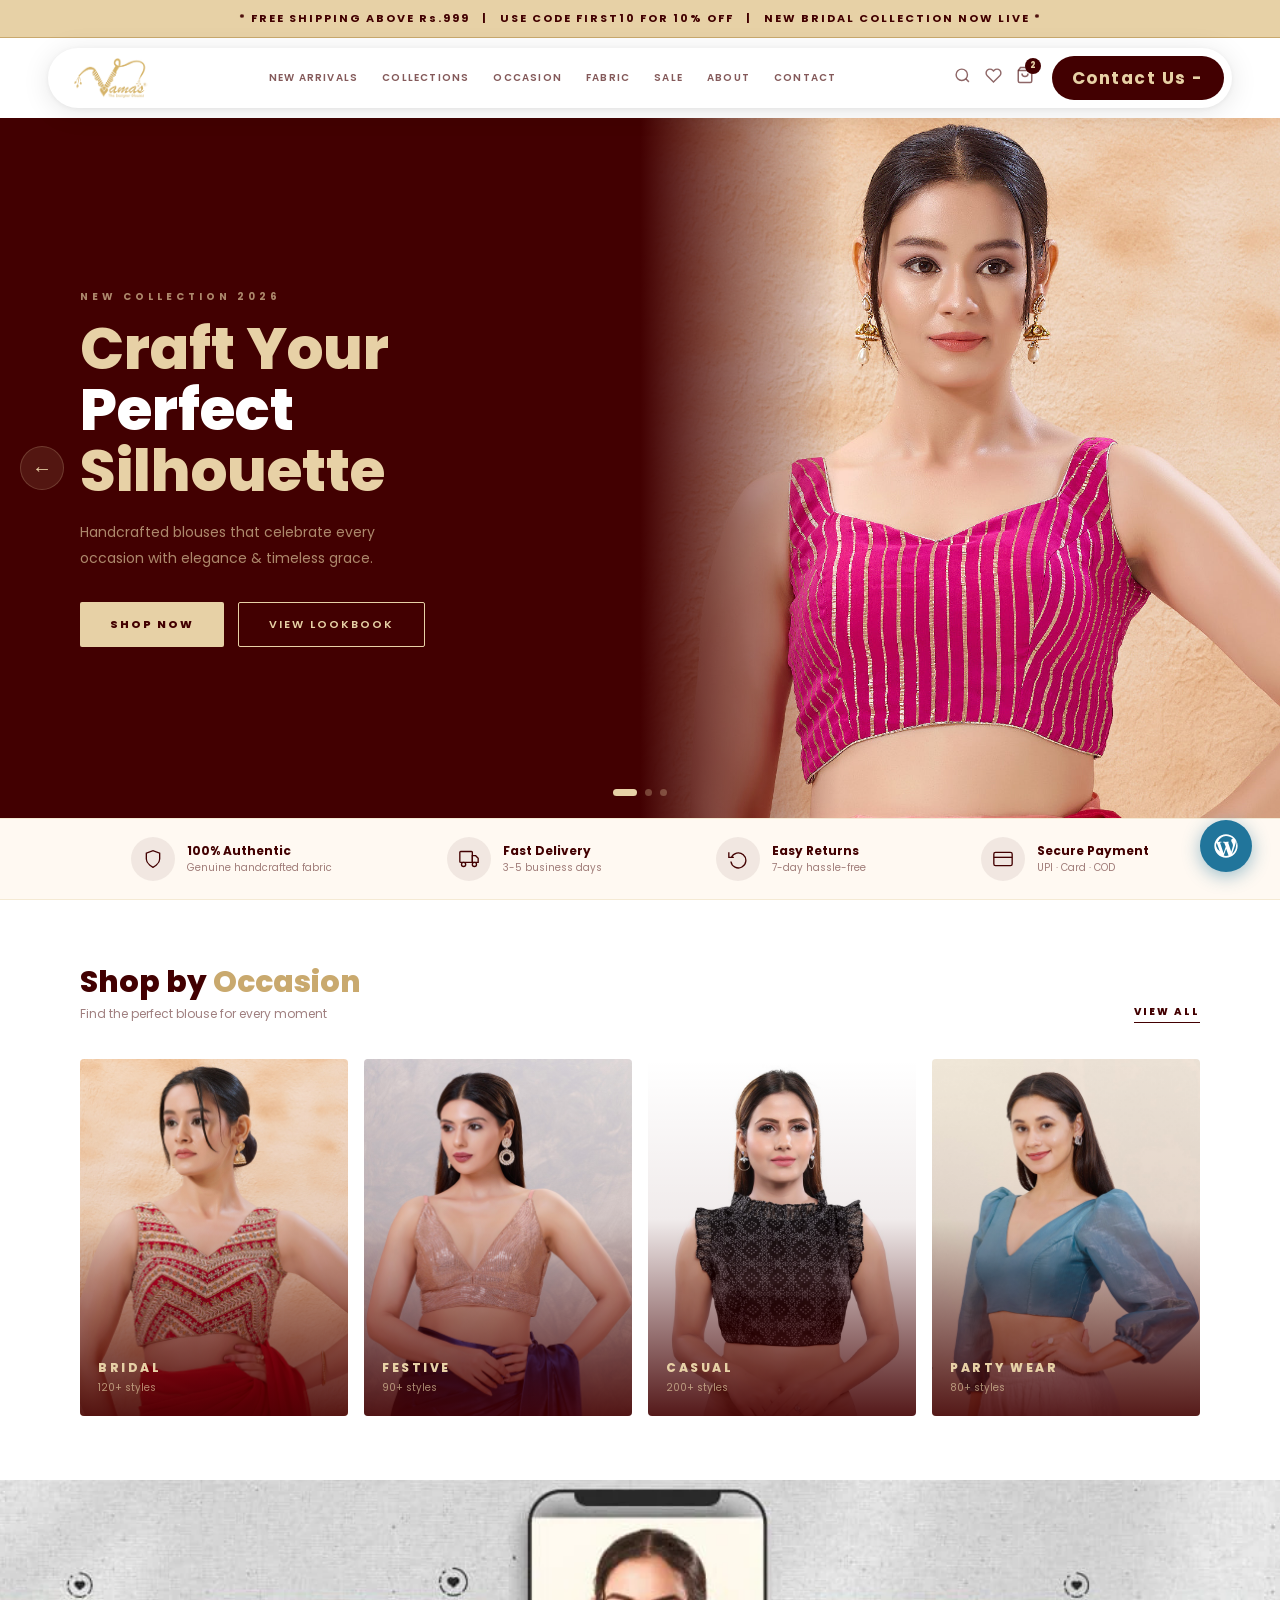
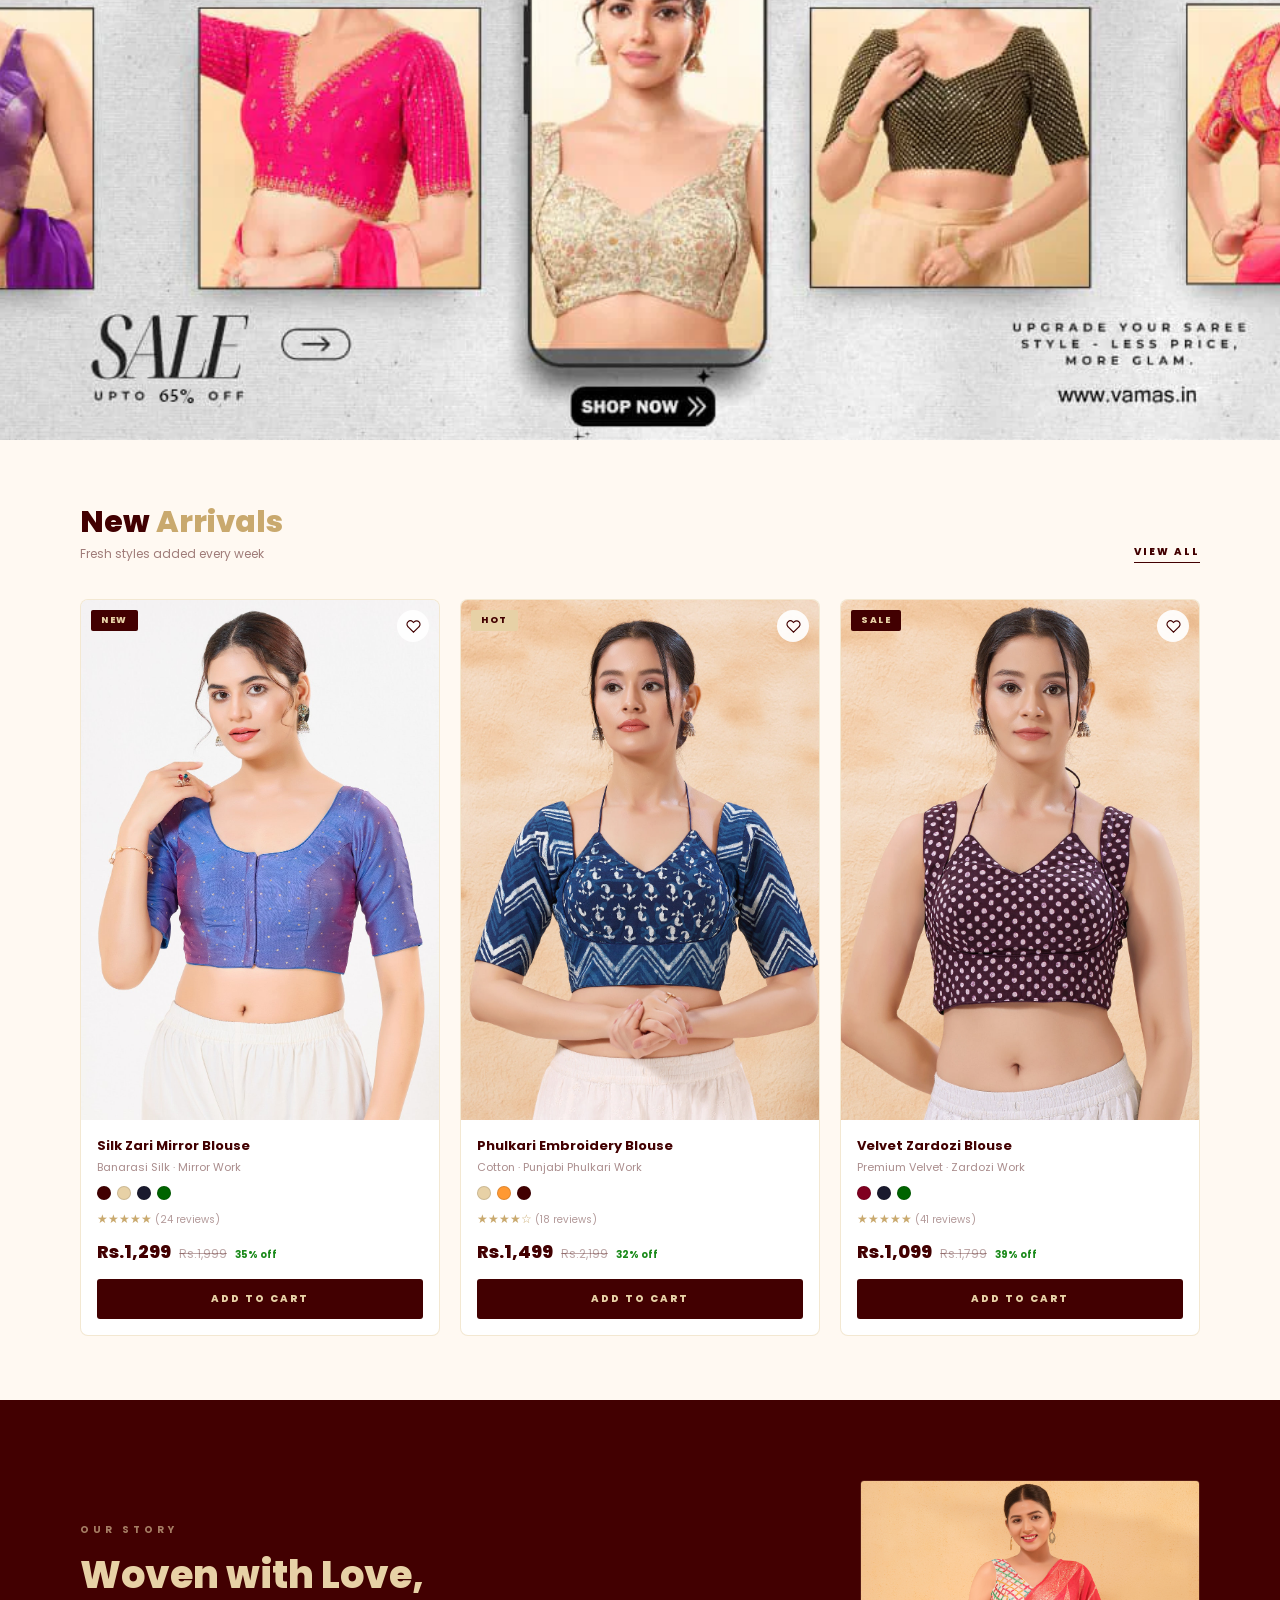
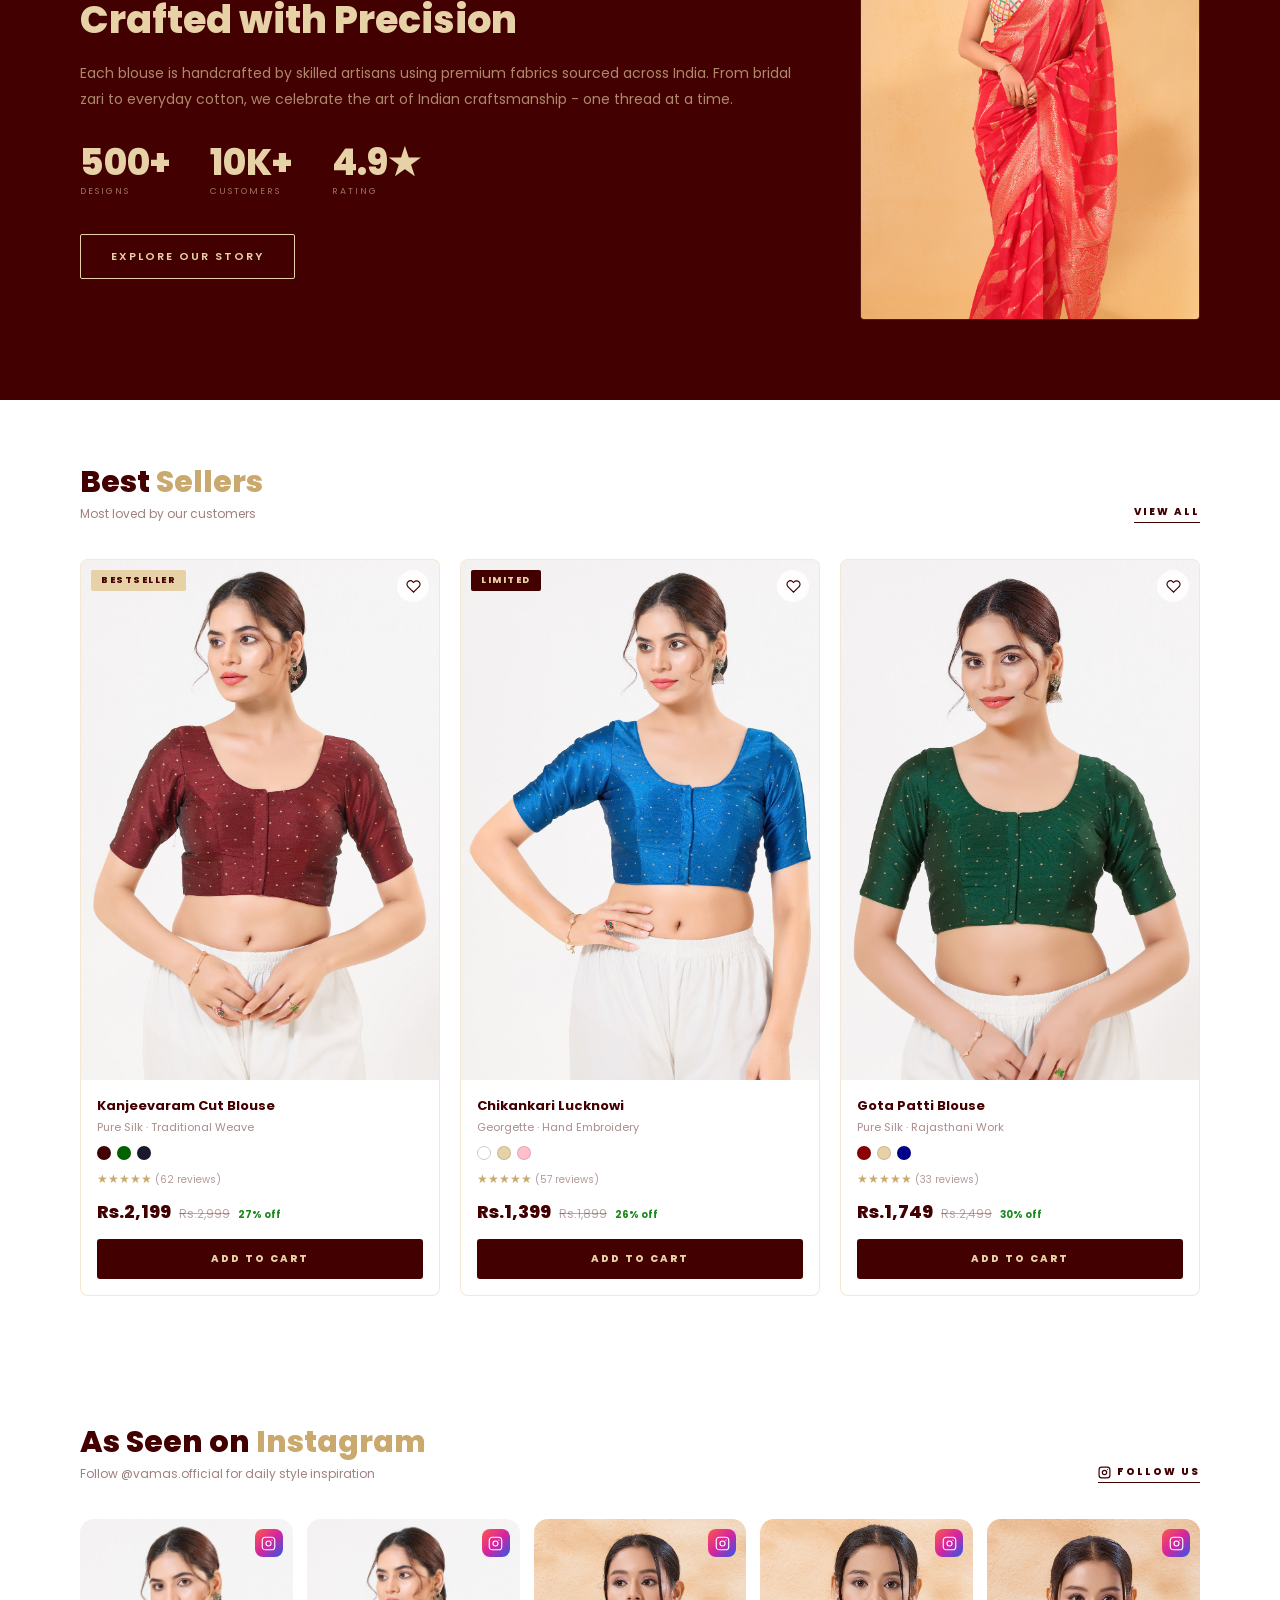
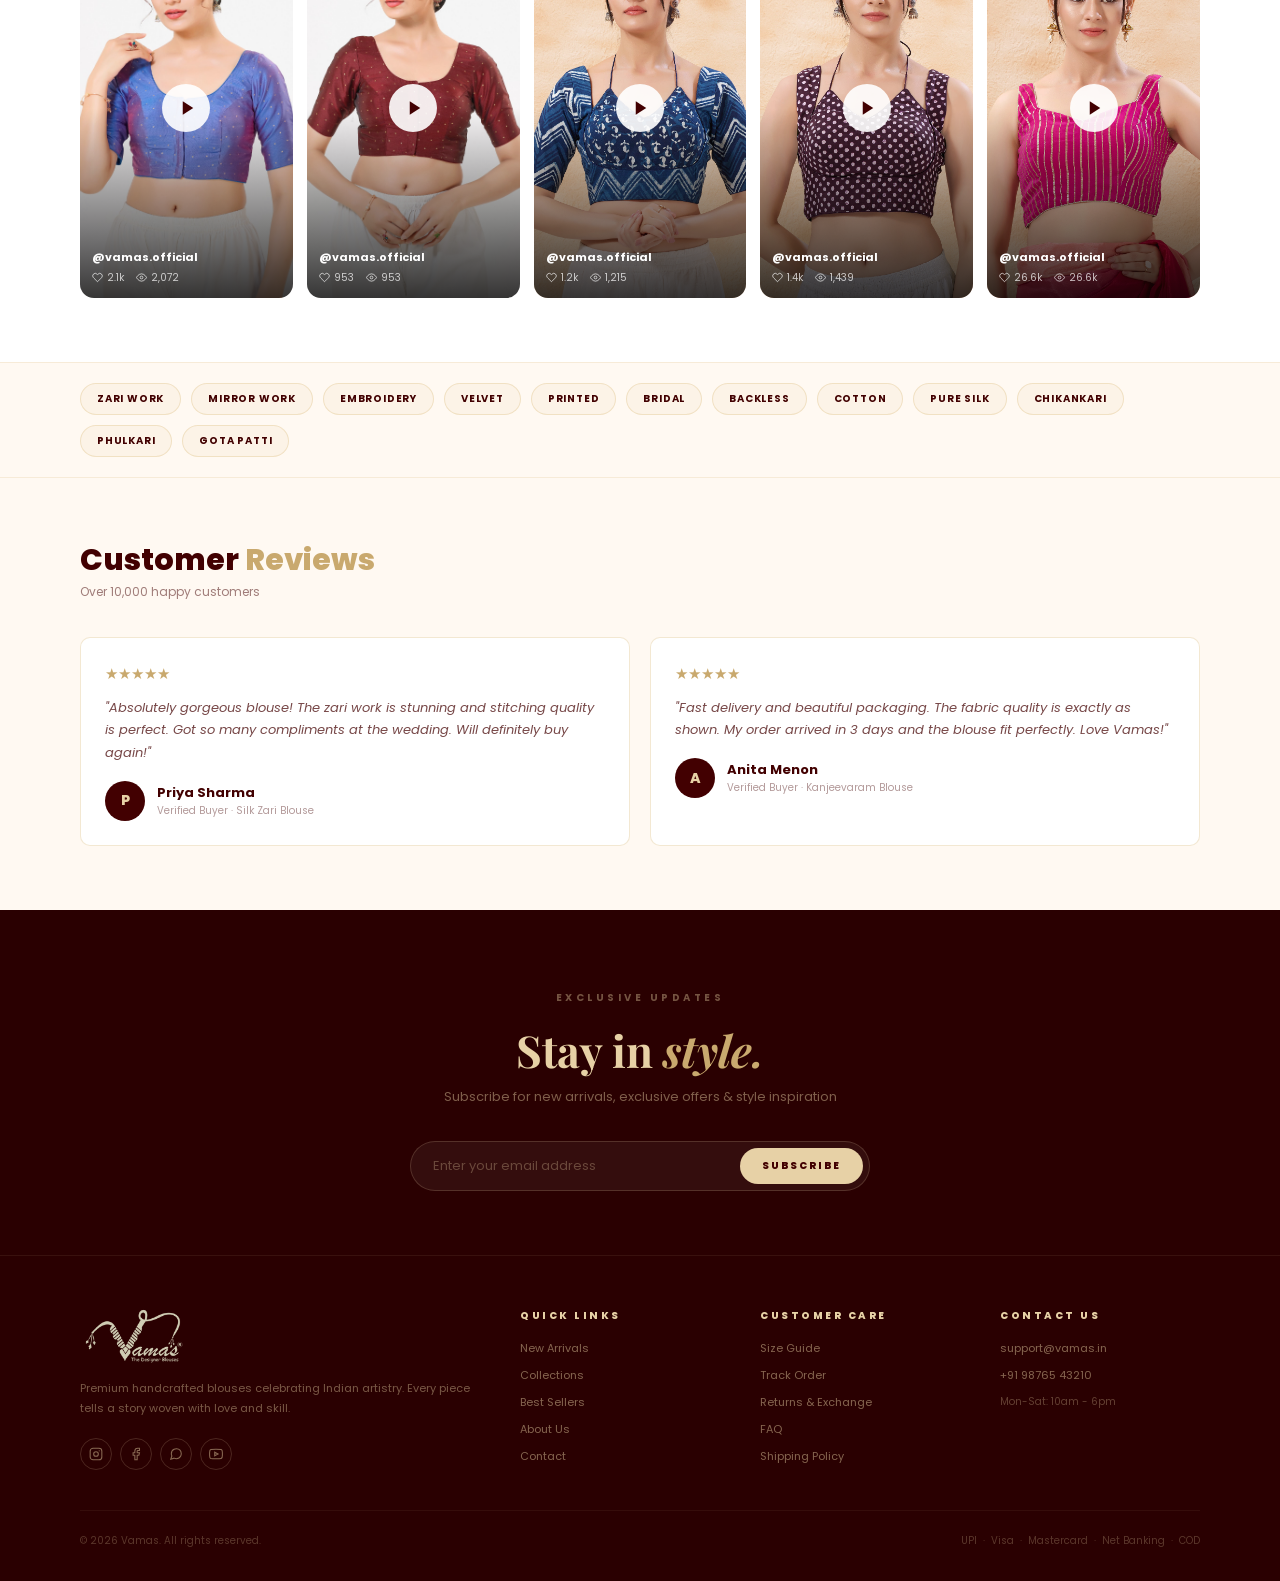
==== commit 942029ae: "Full Look banner: use fulllook.webp, remove all overlay text" ====
--- a/index.html
+++ b/index.html
@@ -689,15 +689,7 @@
 
 <!-- Full Look Banner -->
 <div class="full-banner">
-  <img src="assets/Full%20look.jpg" alt="Full Look">
-  <div class="full-banner-overlay">
-    <div class="full-banner-text">
-      <div class="full-banner-tag">NEW COLLECTION</div>
-      <div class="full-banner-title">The Full <em>Look</em></div>
-      <div class="full-banner-sub">Handcrafted blouses that complete every ensemble</div>
-      <a href="collection.html" class="full-banner-btn">EXPLORE COLLECTION</a>
-    </div>
-  </div>
+  <img src="fulllook.webp" alt="Full Look">
 </div>
 
 <!-- New Arrivals -->
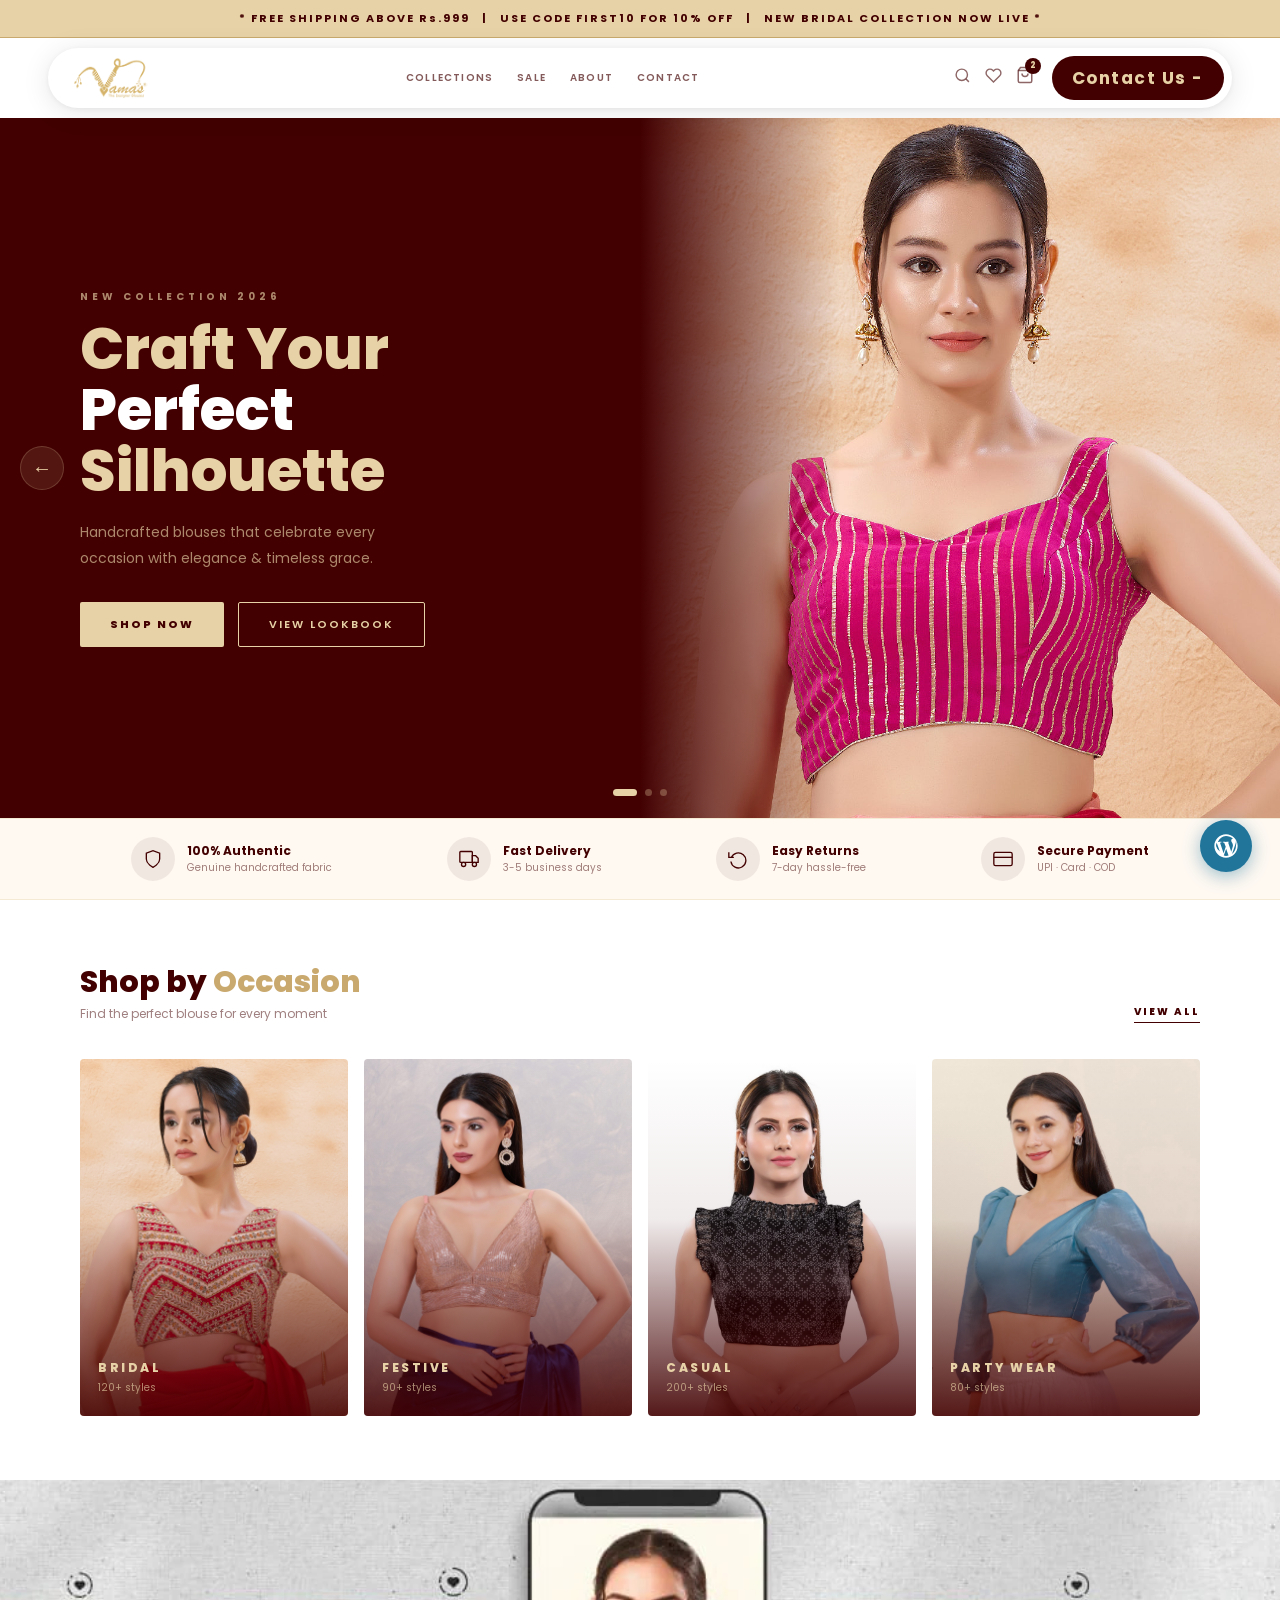
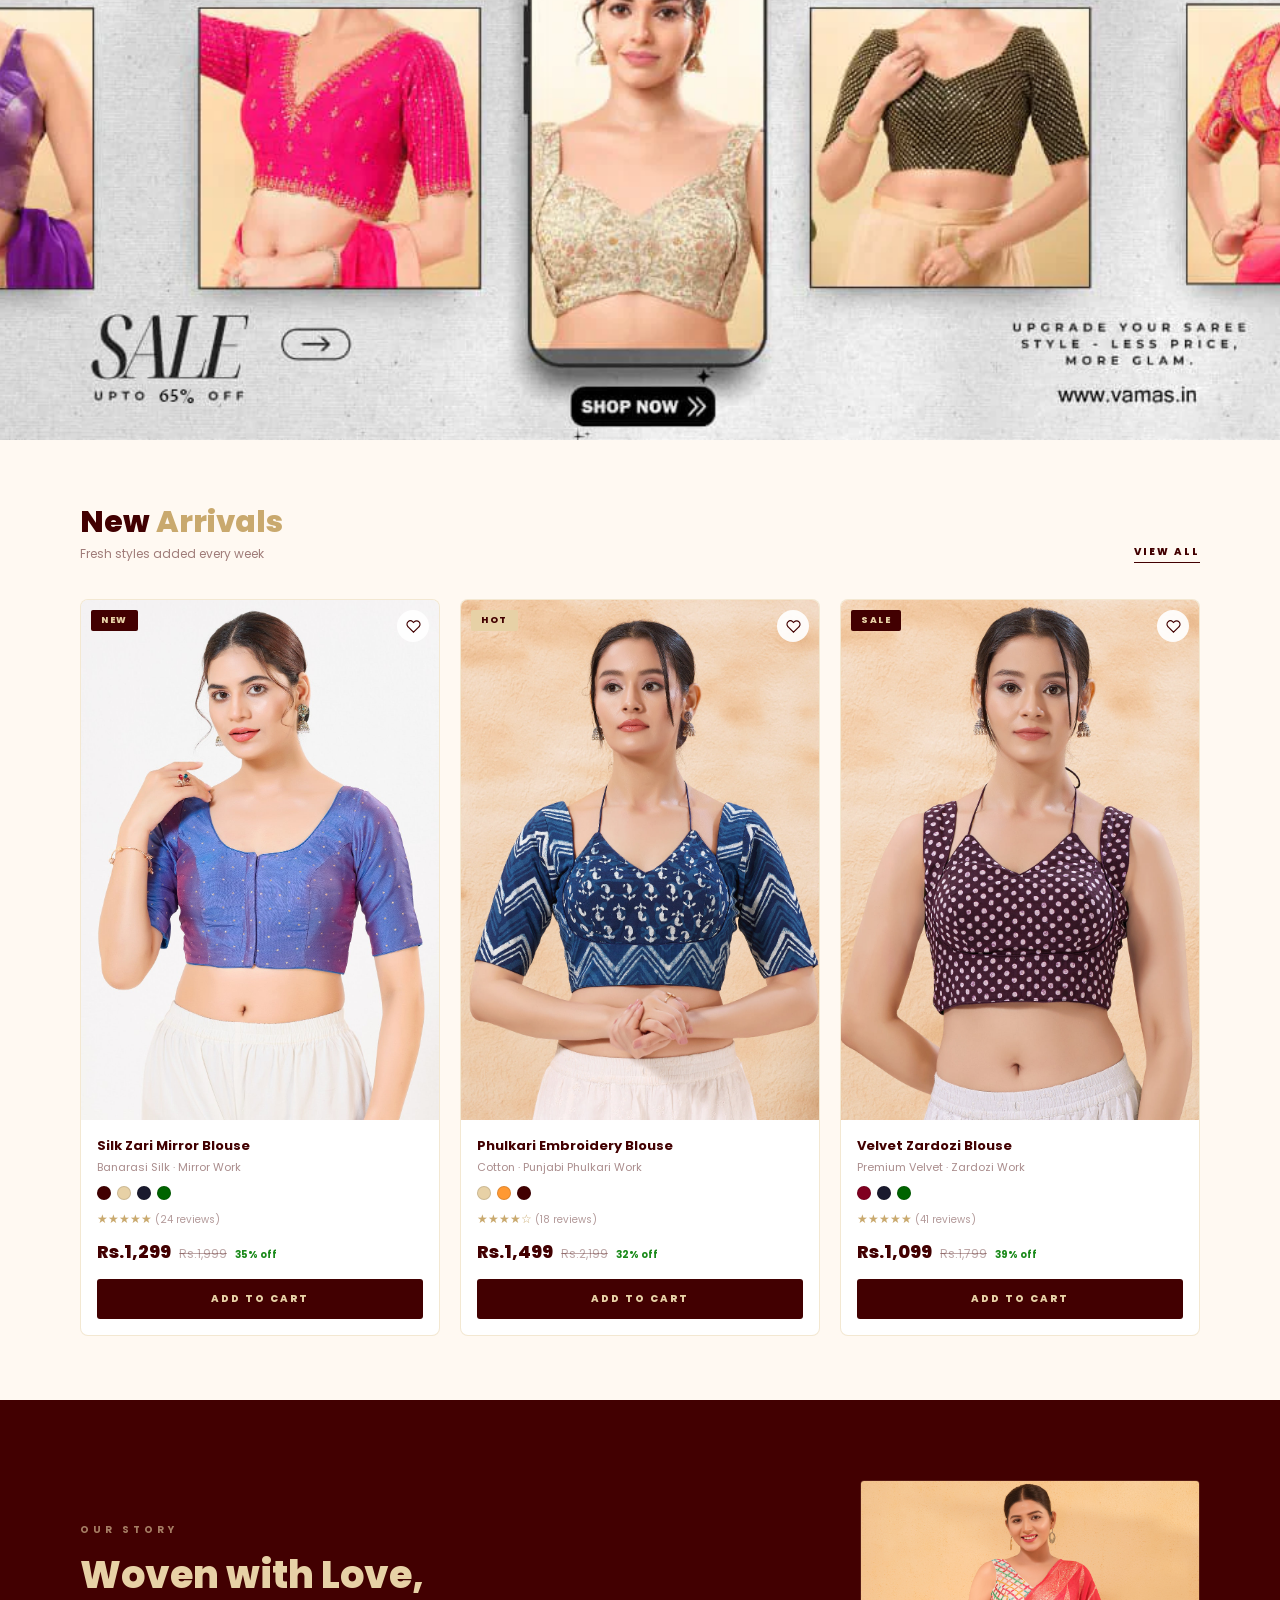
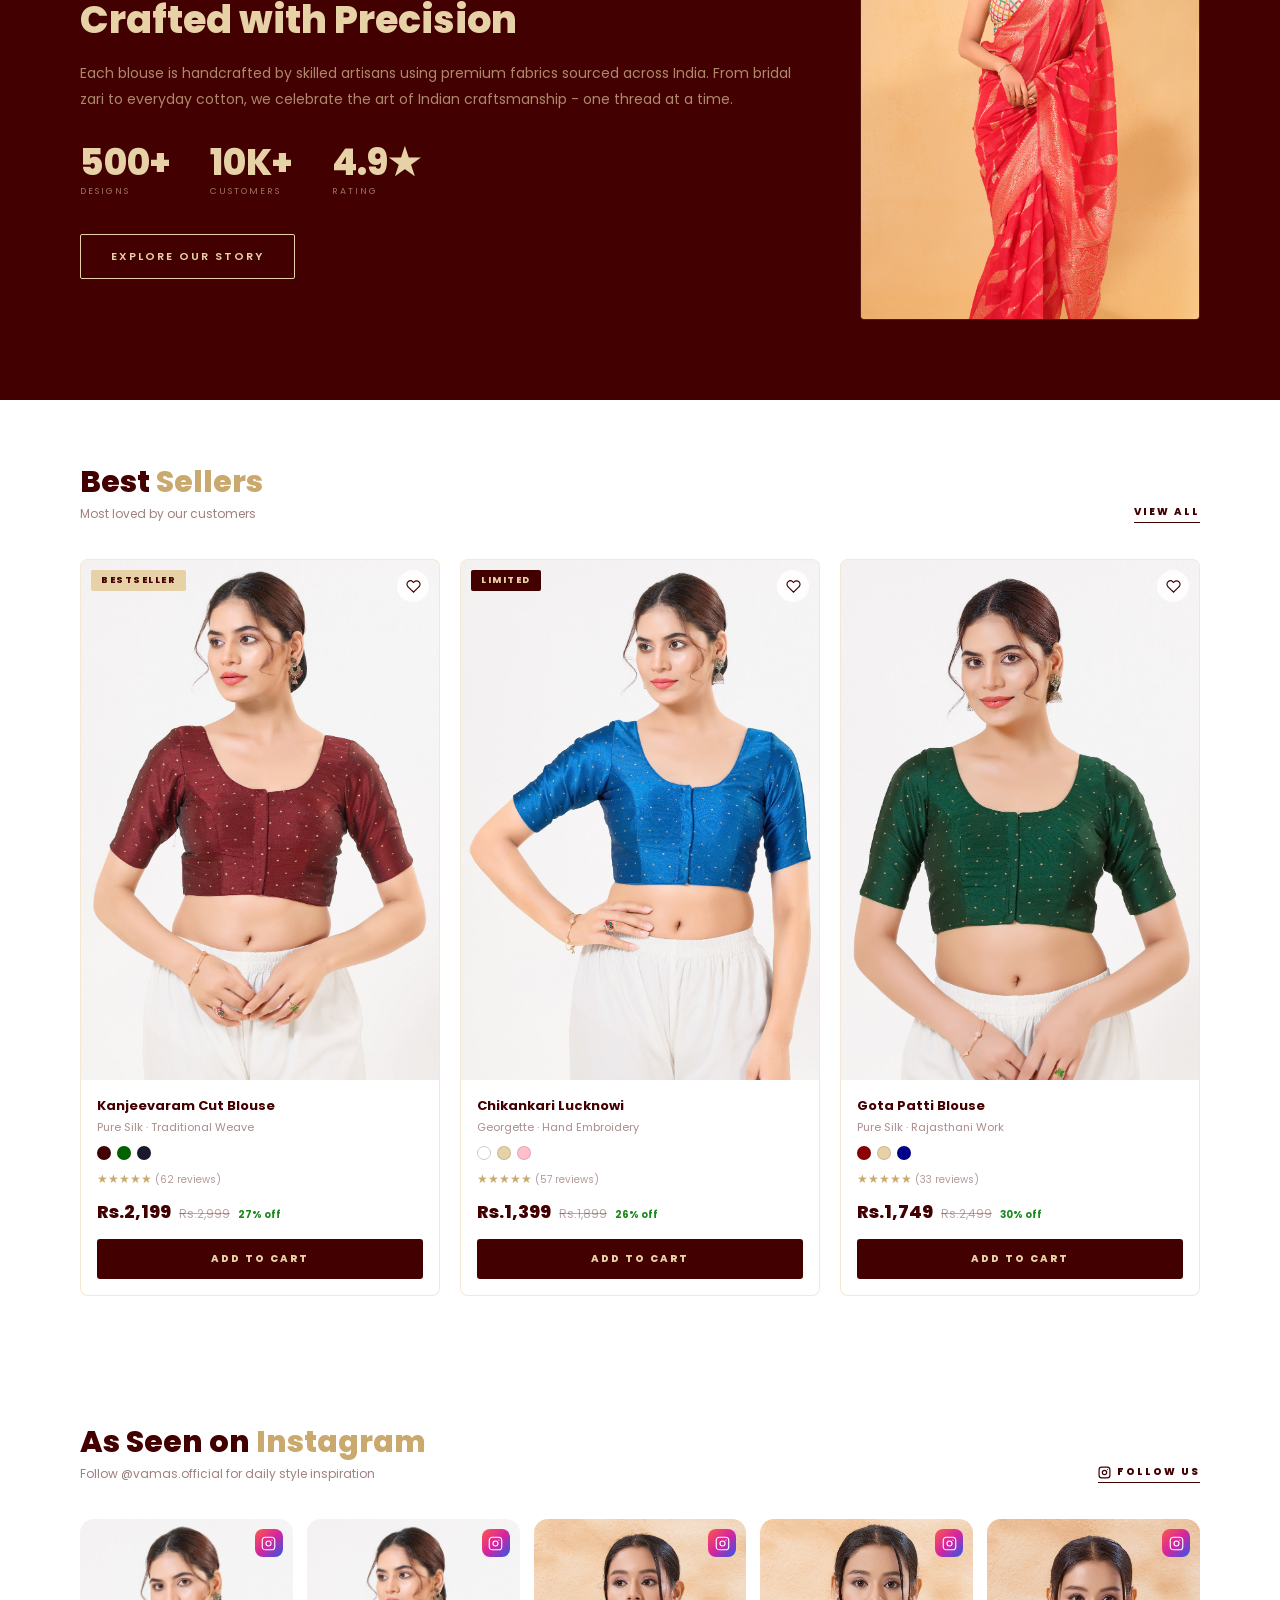
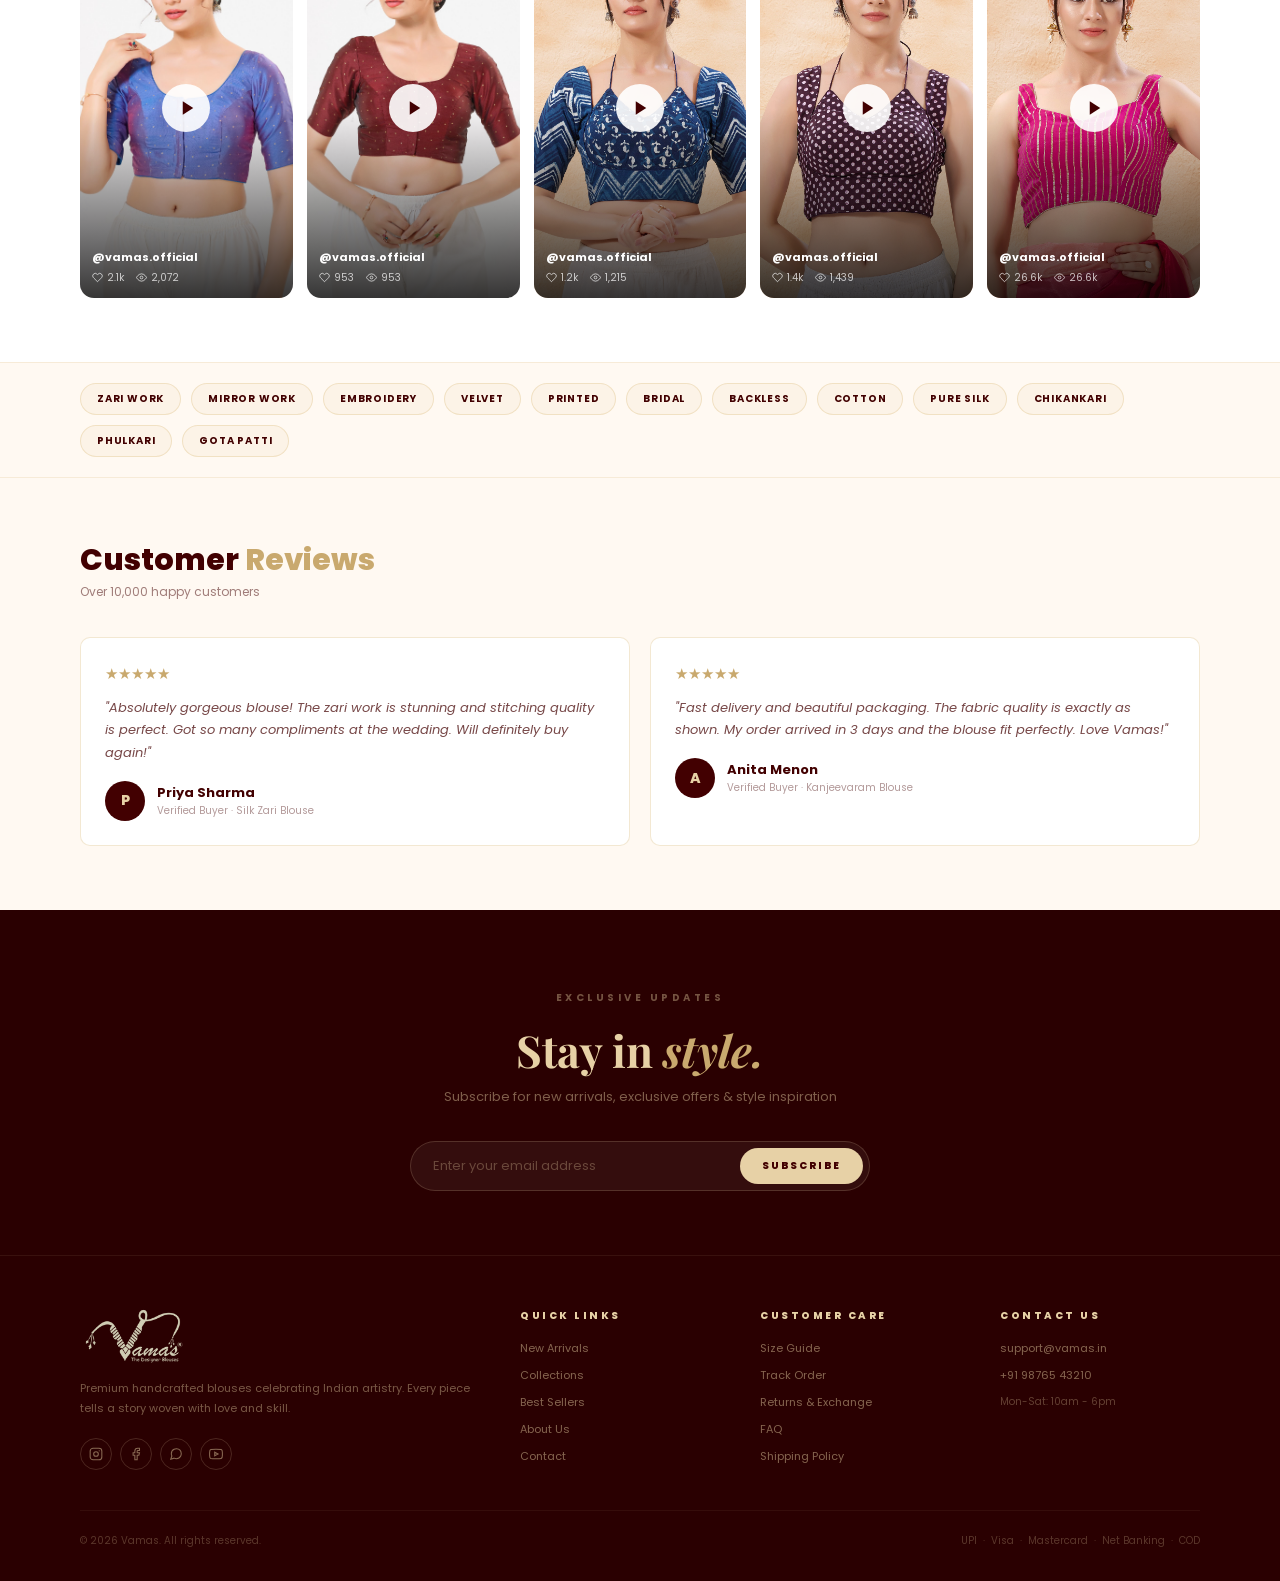
==== commit 3b8279b8: "Remove New Arrivals, Occasion, Fabric from nav" ====
--- a/index.html
+++ b/index.html
@@ -555,10 +555,7 @@
          onerror="this.style.display='none'">
   </div>
   <div class="nav-links">
-    <a href="collection.html">NEW ARRIVALS</a>
     <a href="collection.html">COLLECTIONS</a>
-    <a href="#">OCCASION</a>
-    <a href="#">FABRIC</a>
     <a href="#">SALE</a>
     <a href="about.html">ABOUT</a>
     <a href="contact.html">CONTACT</a>
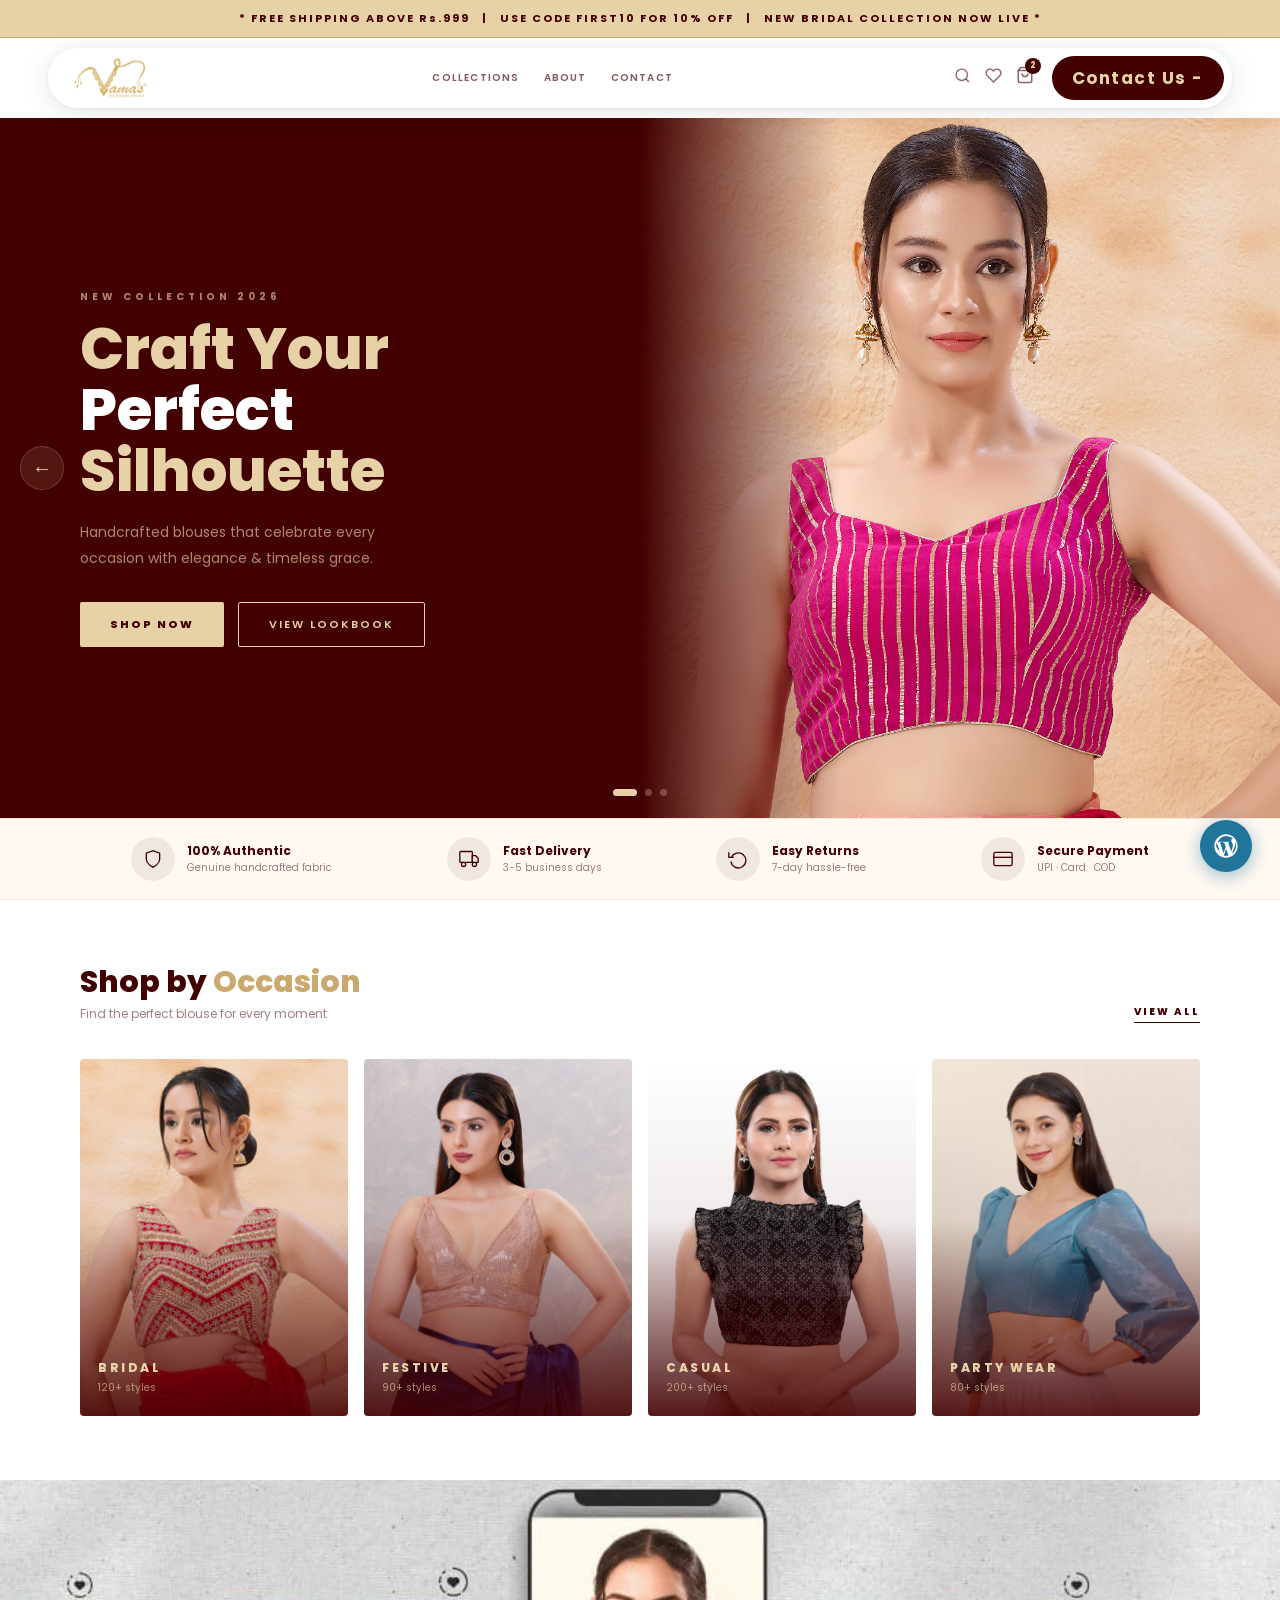
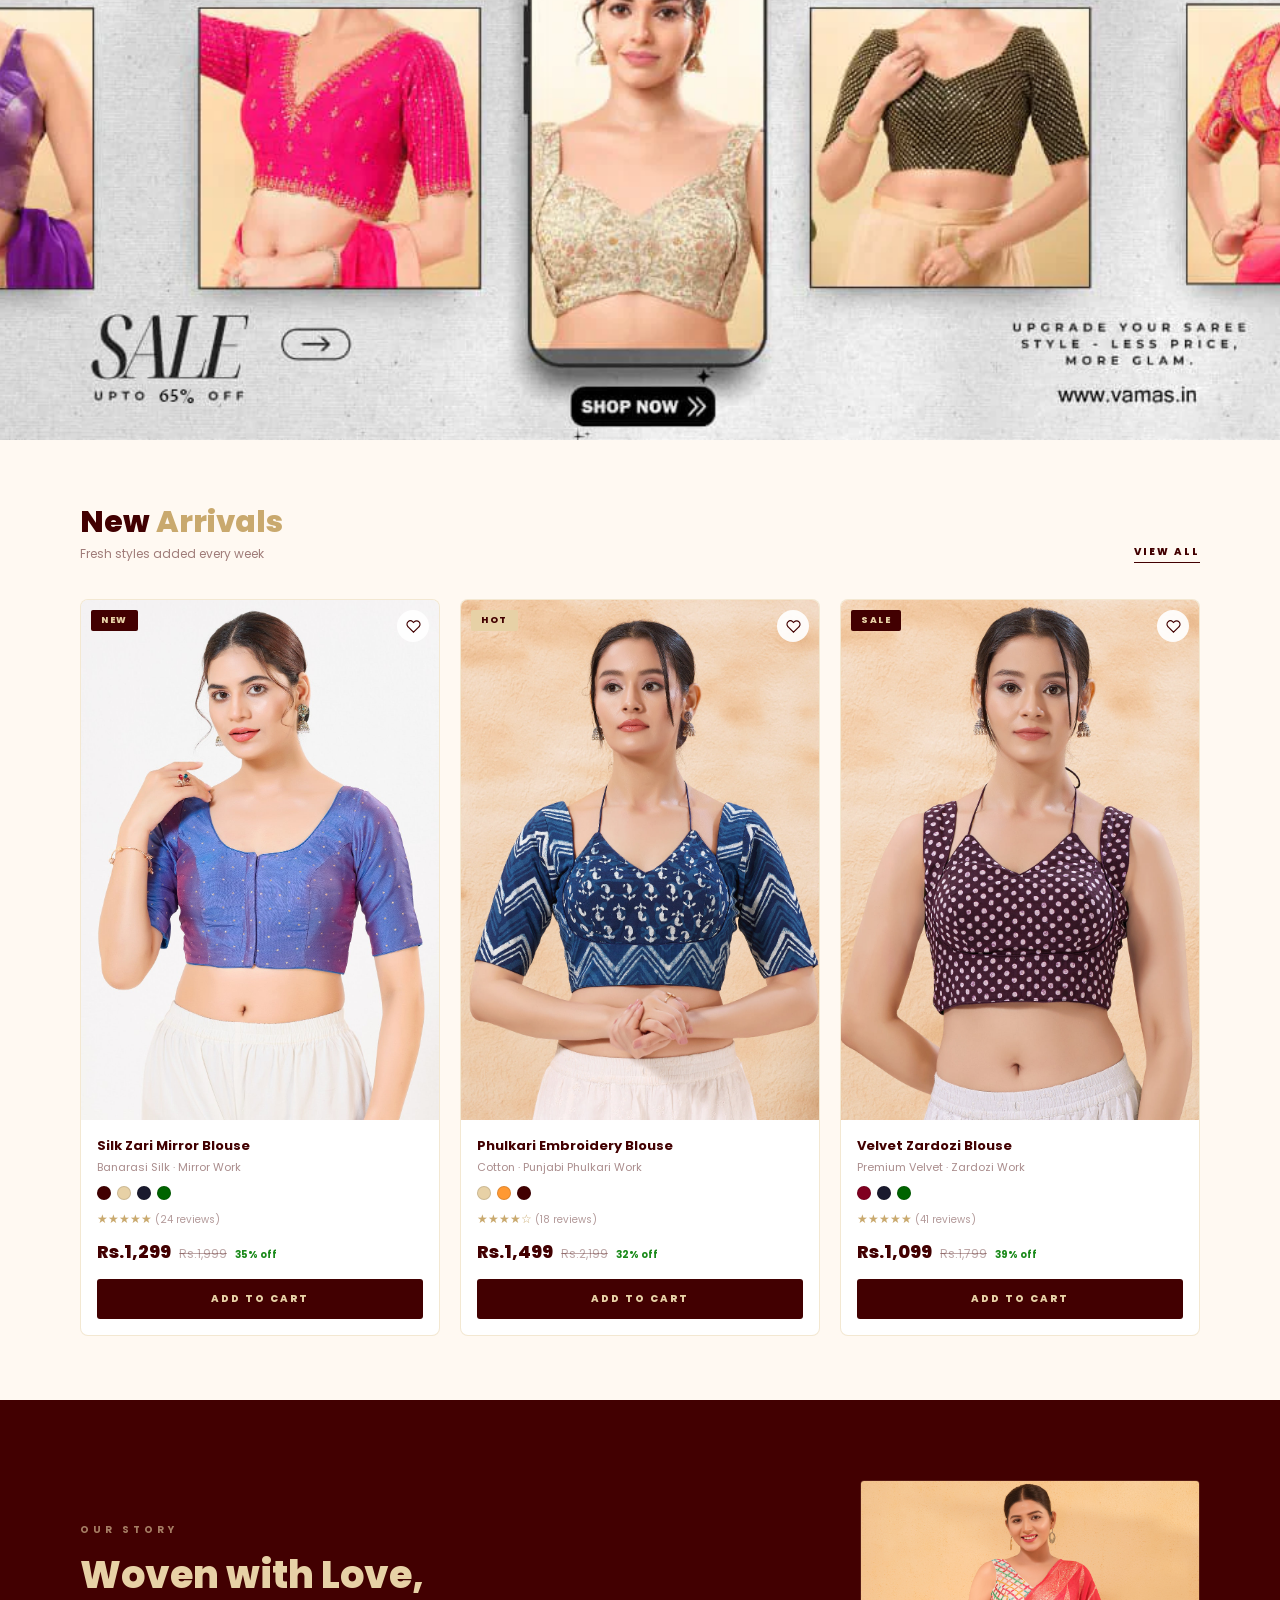
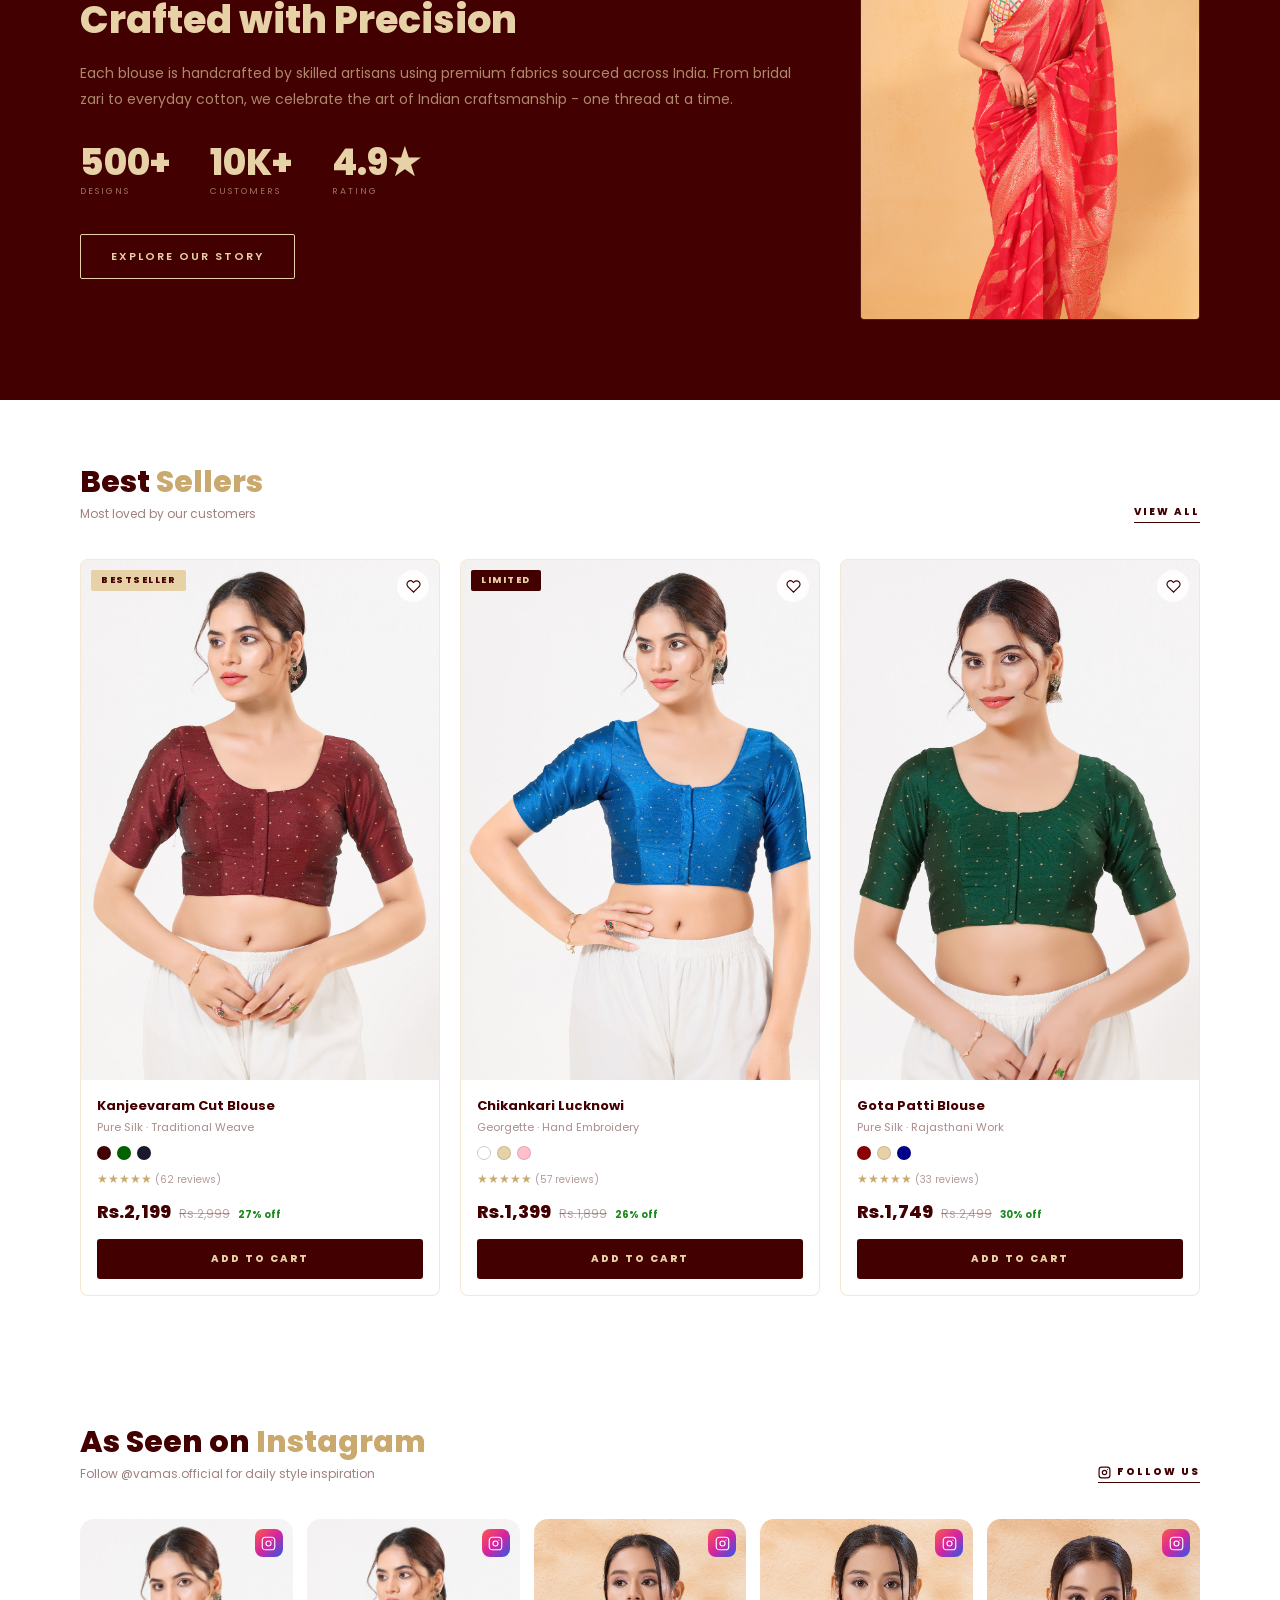
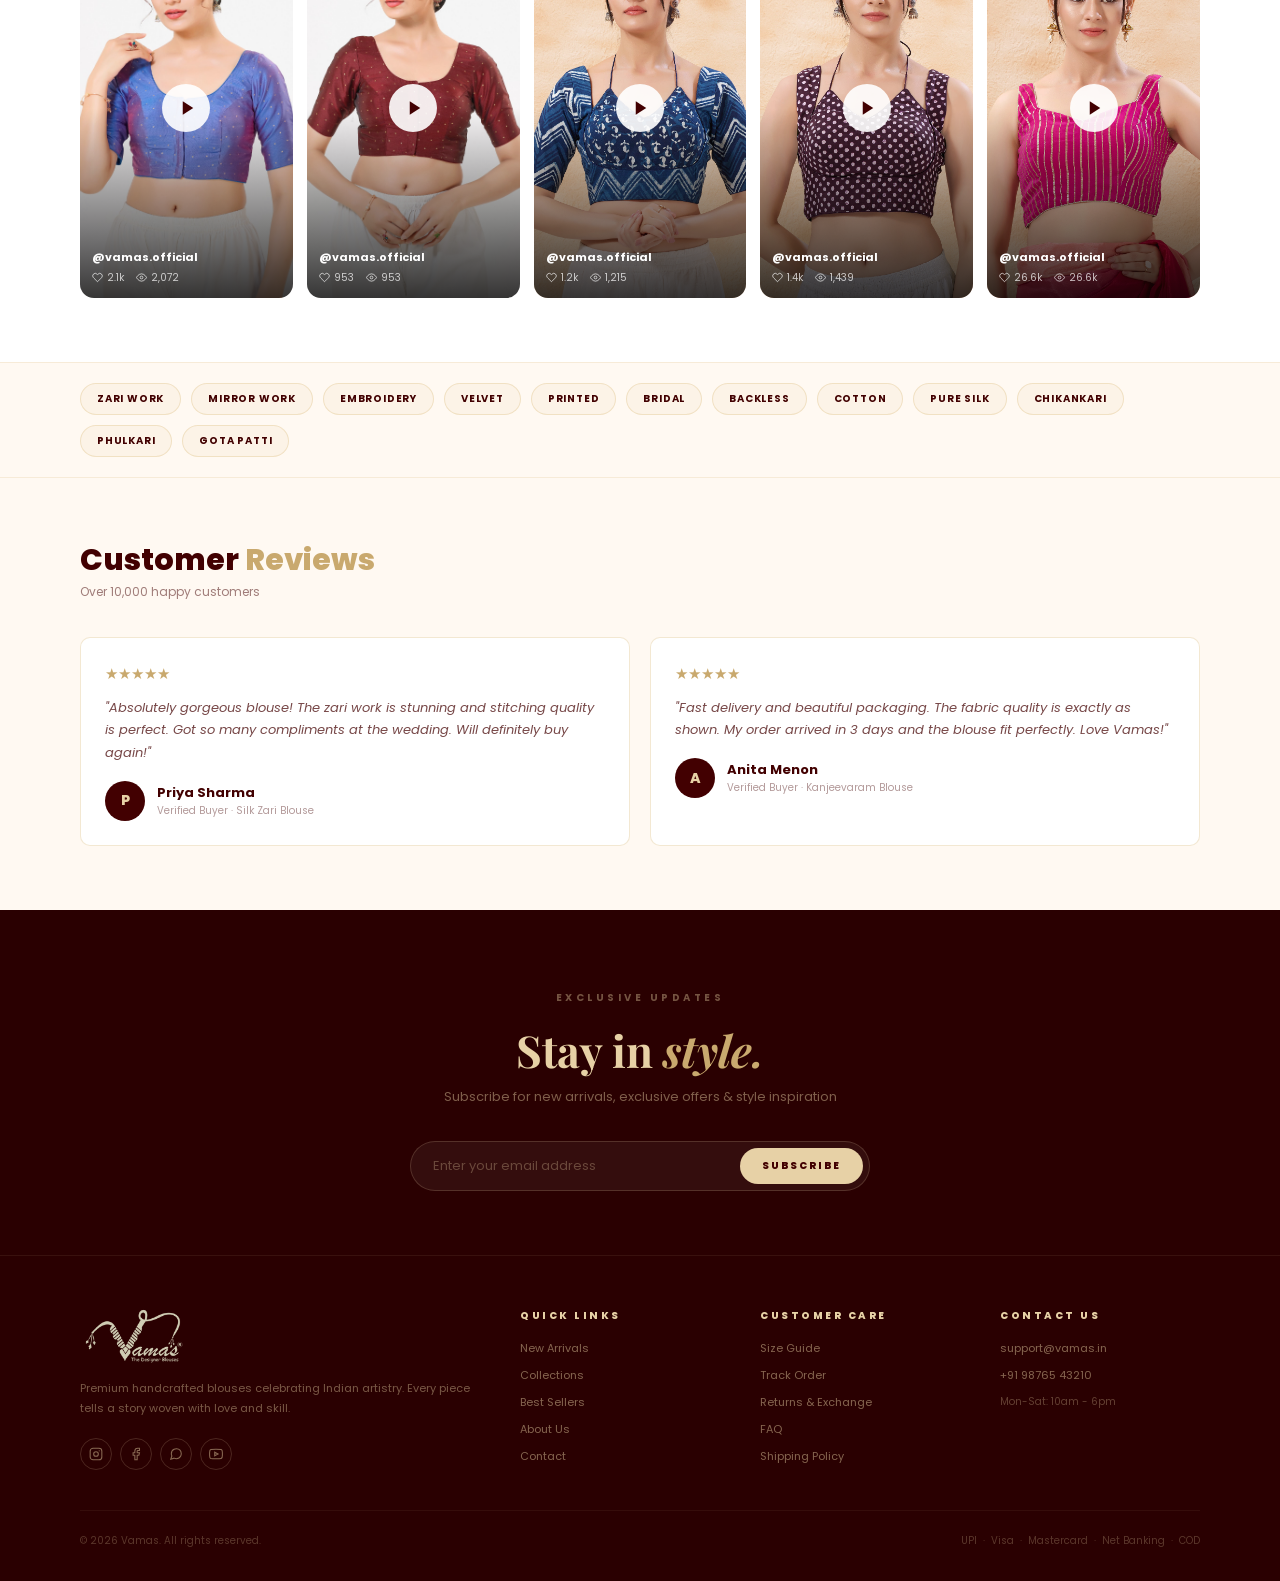
==== commit 3e87a89b: "Remove OCCASION, FABRIC, SALE from nav on all pages" ====
--- a/index.html
+++ b/index.html
@@ -556,7 +556,6 @@
   </div>
   <div class="nav-links">
     <a href="collection.html">COLLECTIONS</a>
-    <a href="#">SALE</a>
     <a href="about.html">ABOUT</a>
     <a href="contact.html">CONTACT</a>
   </div>
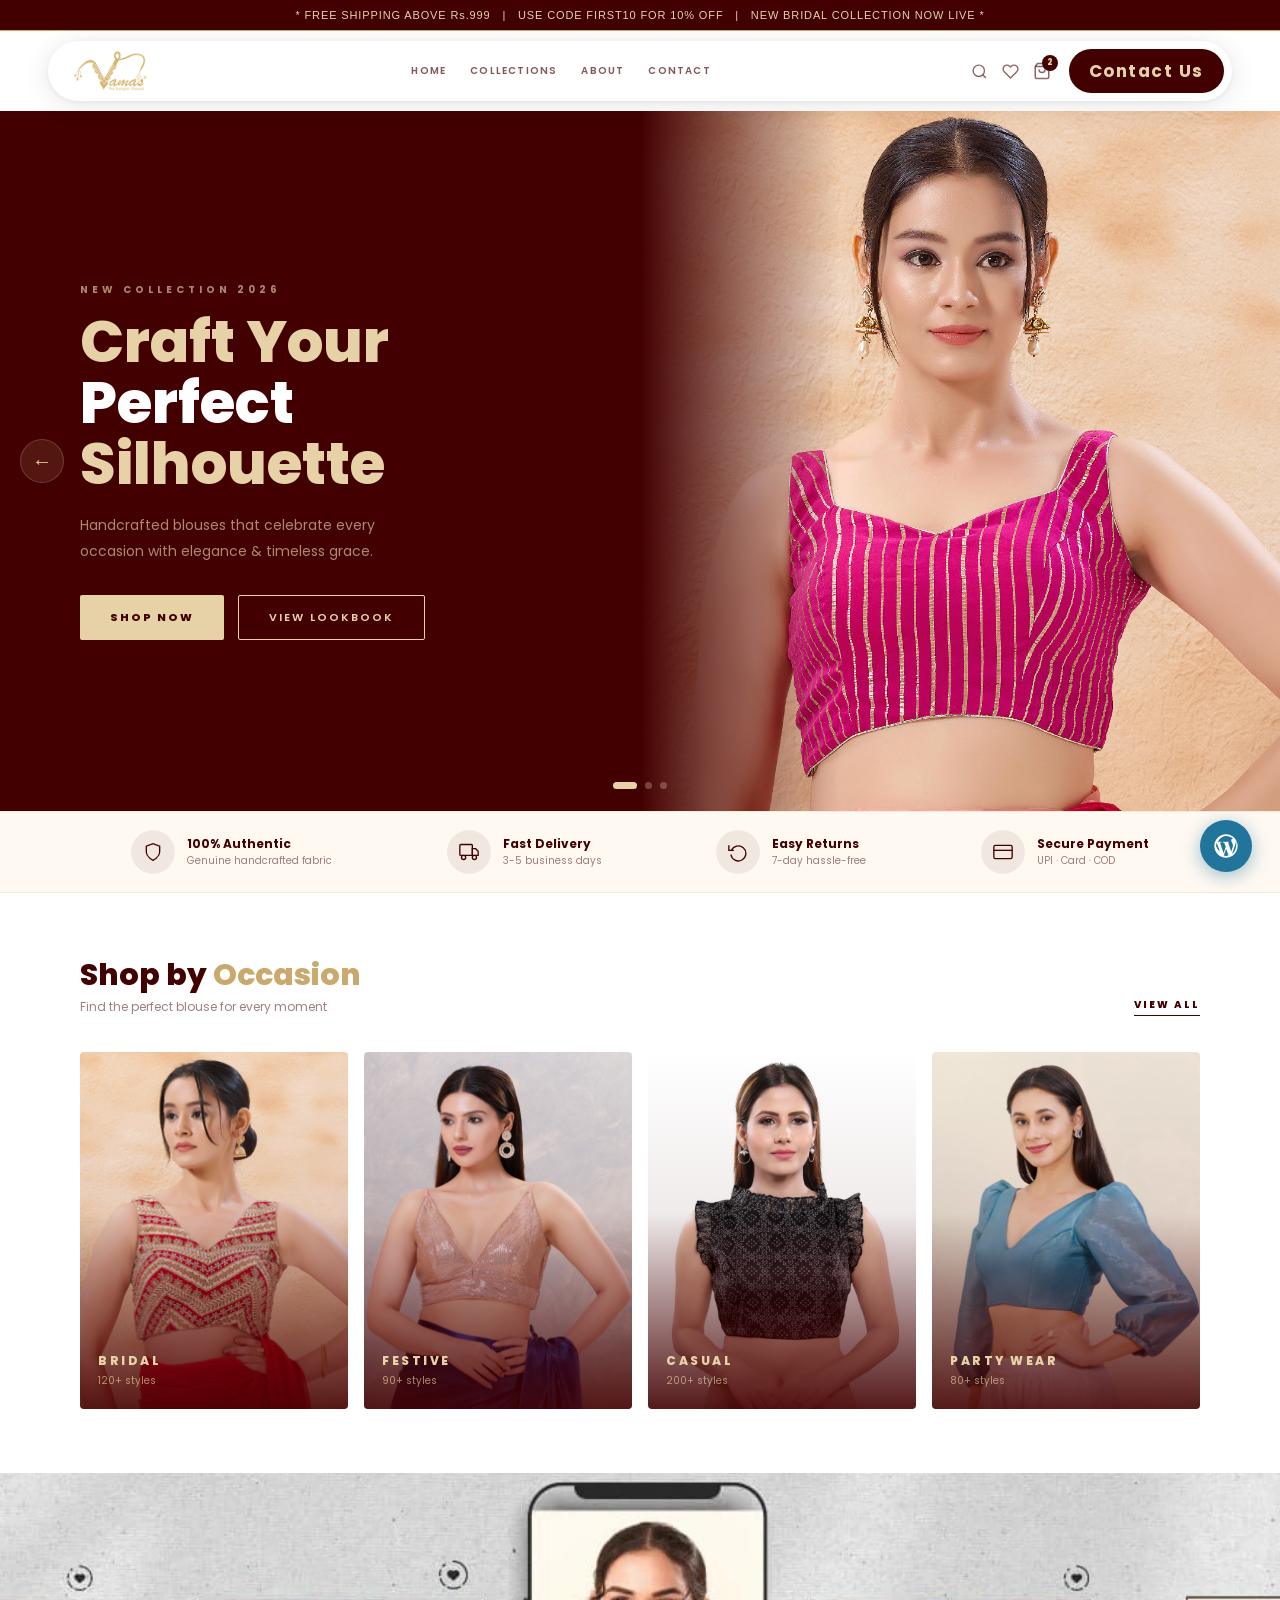
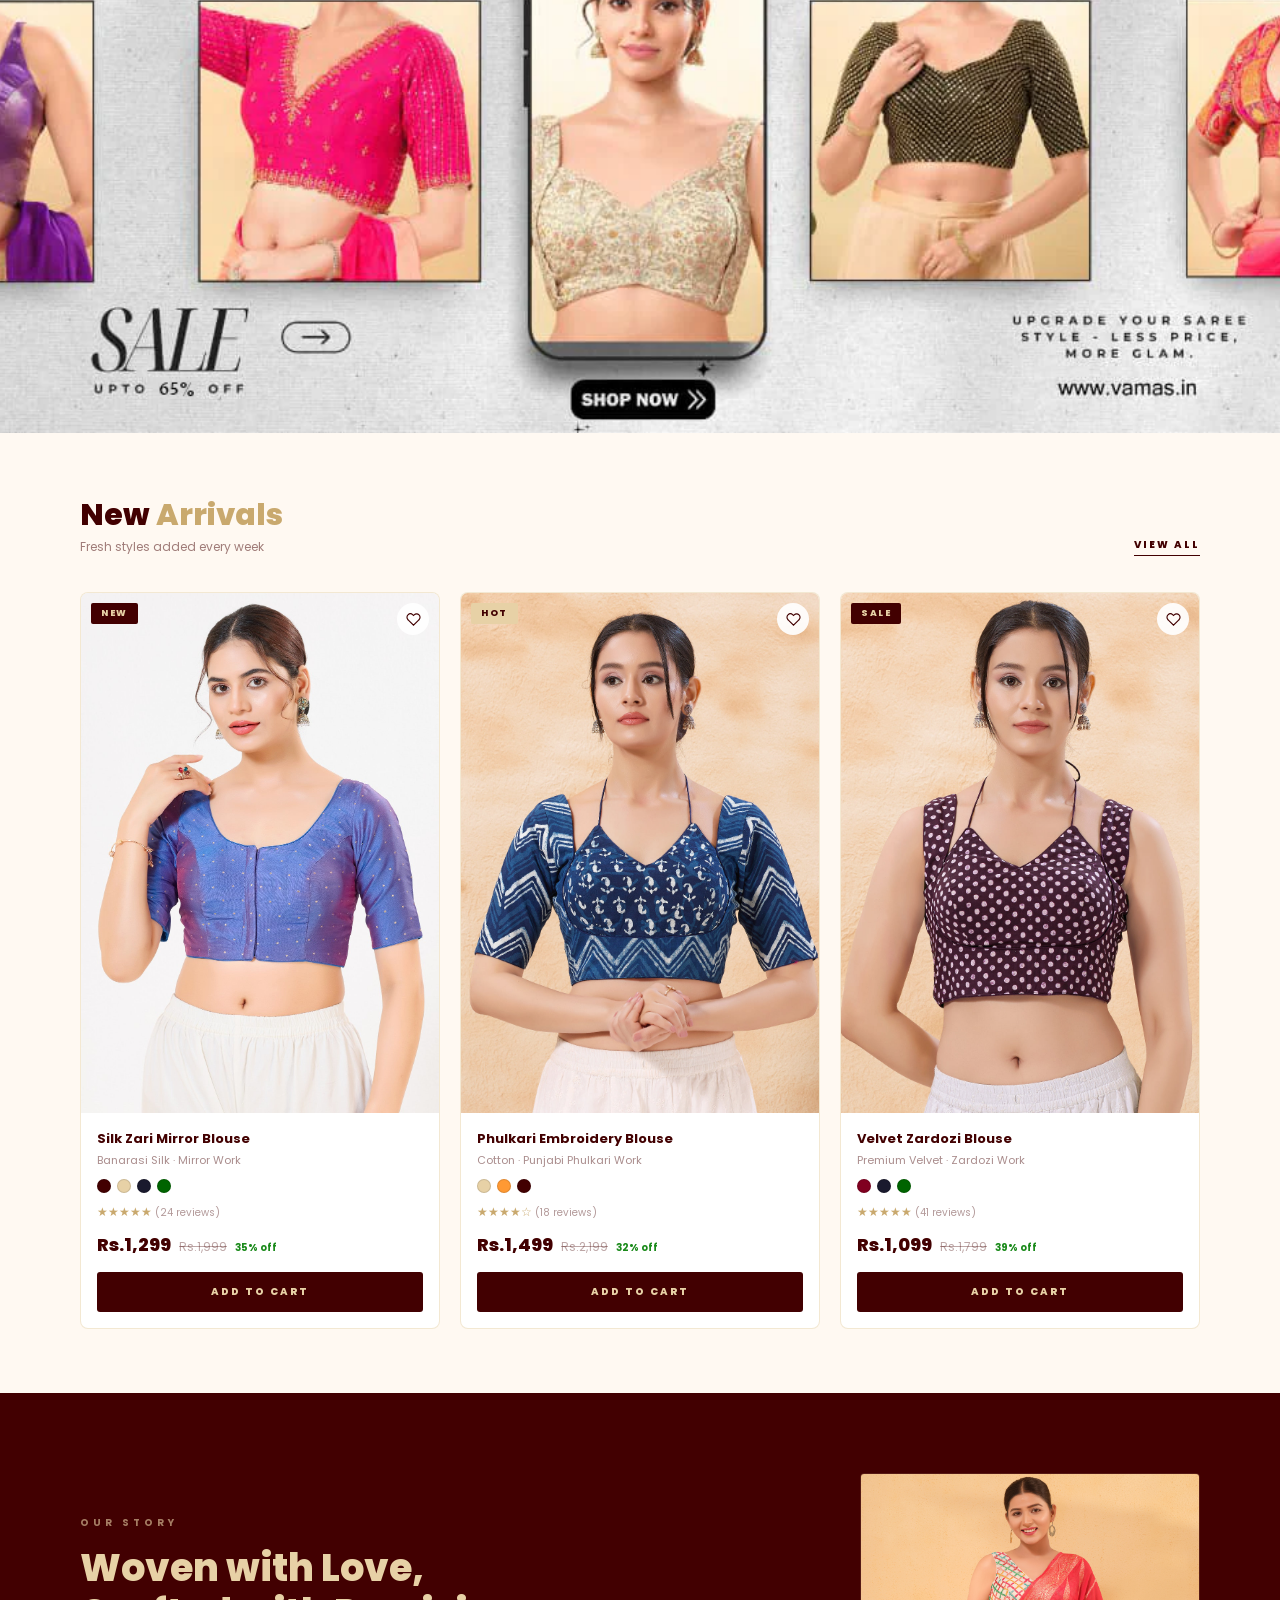
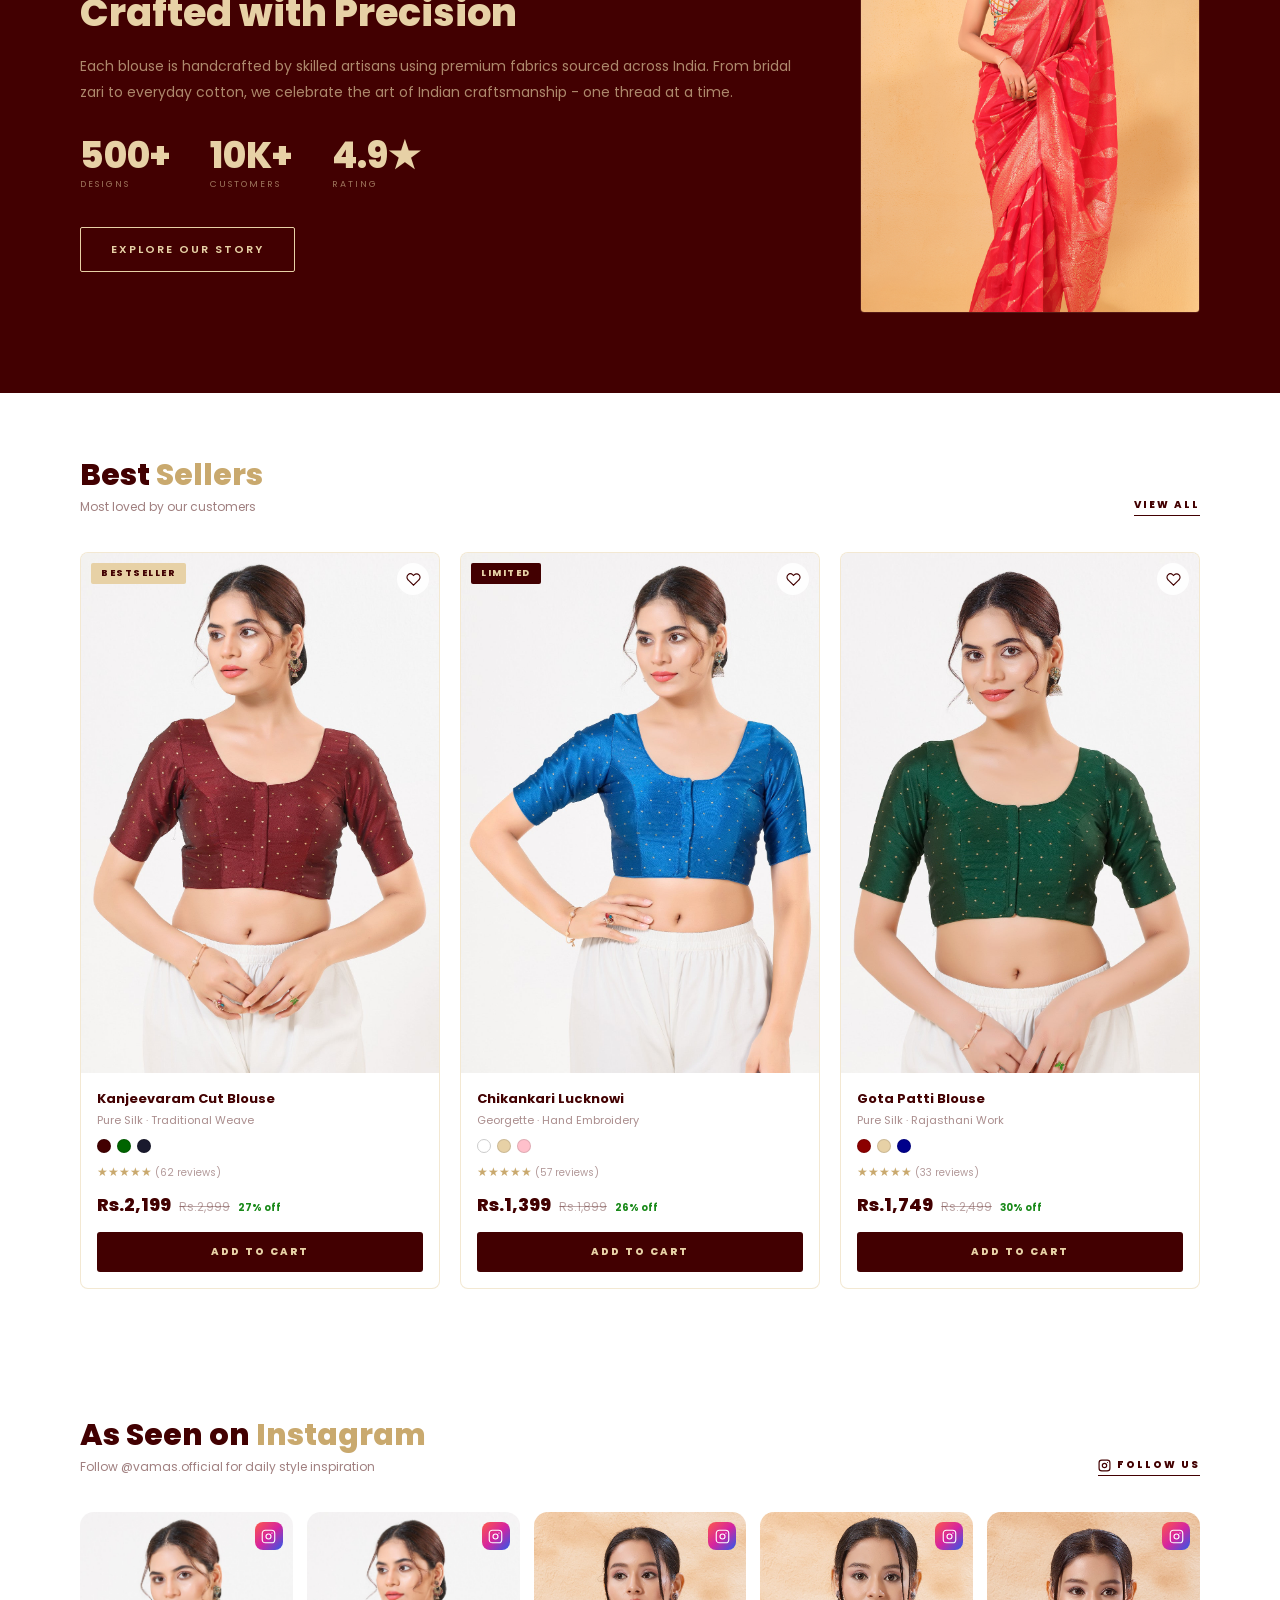
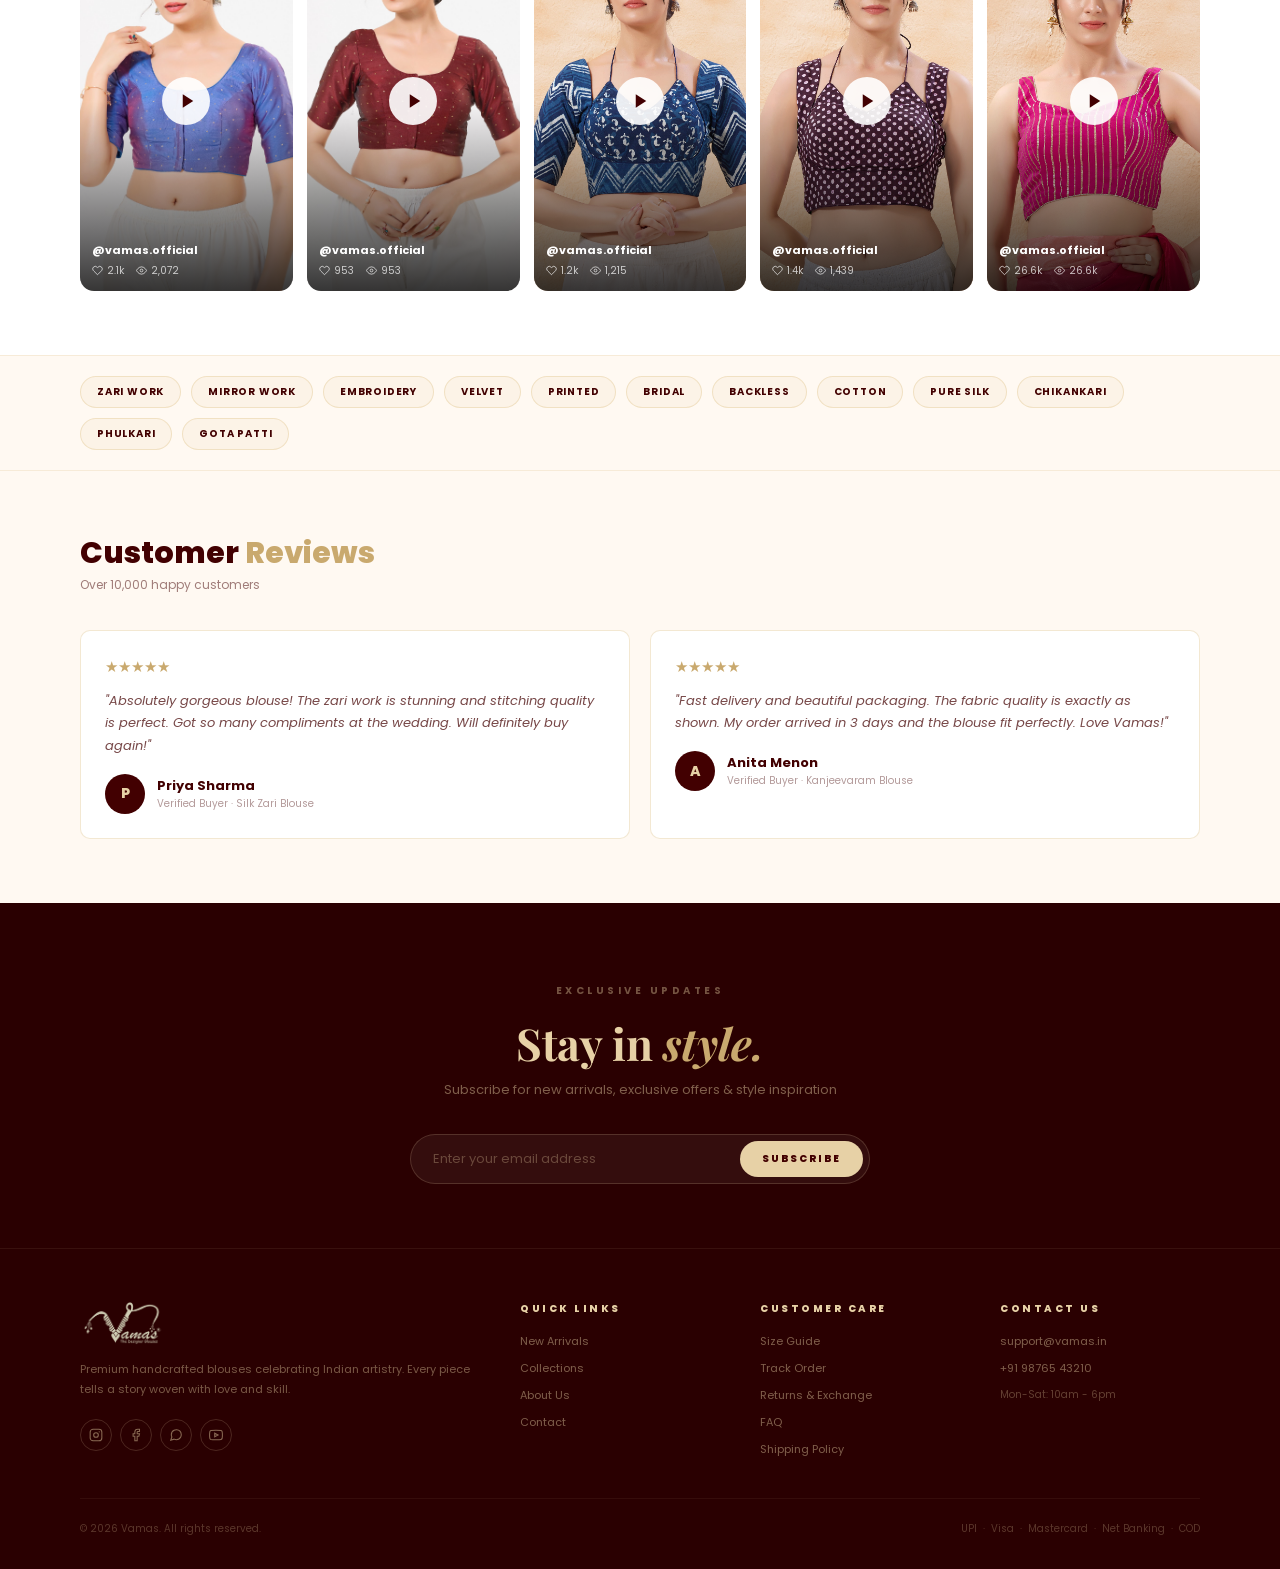
==== commit fde8a507: "Fix nav: embed HTML in includes.js (no fetch), hamburger menu, shared pill nav all pages" ====
--- a/index.html
+++ b/index.html
@@ -544,36 +544,7 @@
 </head>
 <body>
 
-<!-- Announce -->
-<div class="ann">* FREE SHIPPING ABOVE Rs.999 &nbsp;&nbsp;|&nbsp;&nbsp; USE CODE FIRST10 FOR 10% OFF &nbsp;&nbsp;|&nbsp;&nbsp; NEW BRIDAL COLLECTION NOW LIVE *</div>
-
-<!-- Navbar -->
-<nav class="nav-outer">
-  <div class="nav">
-  <div class="nav-logo">
-    <img src="assets/vamas-logo.avif" alt="Vamas Logo" class="nav-logo-img"
-         onerror="this.style.display='none'">
-  </div>
-  <div class="nav-links">
-    <a href="collection.html">COLLECTIONS</a>
-    <a href="about.html">ABOUT</a>
-    <a href="contact.html">CONTACT</a>
-  </div>
-  <div class="nav-icons">
-    <a href="#" title="Search">
-      <svg width="17" height="17" viewBox="0 0 24 24" fill="none" stroke="currentColor" stroke-width="2"><circle cx="11" cy="11" r="8"/><line x1="21" y1="21" x2="16.65" y2="16.65"/></svg>
-    </a>
-    <a href="#" title="Wishlist">
-      <svg width="17" height="17" viewBox="0 0 24 24" fill="none" stroke="currentColor" stroke-width="2"><path d="M20.84 4.61a5.5 5.5 0 0 0-7.78 0L12 5.67l-1.06-1.06a5.5 5.5 0 0 0-7.78 7.78l1.06 1.06L12 21.23l7.78-7.78 1.06-1.06a5.5 5.5 0 0 0 0-7.78z"/></svg>
-    </a>
-    <a href="#" title="Cart" style="position:relative;">
-      <svg width="18" height="18" viewBox="0 0 24 24" fill="none" stroke="currentColor" stroke-width="2"><path d="M6 2L3 6v14a2 2 0 0 0 2 2h14a2 2 0 0 0 2-2V6l-3-4z"/><line x1="3" y1="6" x2="21" y2="6"/><path d="M16 10a4 4 0 0 1-8 0"/></svg>
-      <span class="cart-badge">2</span>
-    </a>
-    <a href="#" class="nav-contact">Contact Us -</a>
-  </div>
-  </div>
-</nav>
+<div id="site-nav"></div>
 
 <!-- Hero Slider -->
 <div class="slider-wrap">
@@ -927,62 +898,7 @@
   </div>
 </div>
 
-<!-- Dark Newsletter + Footer -->
-<div class="dark-bottom">
-
-  <div class="dark-nl">
-    <div class="dark-nl-eye">EXCLUSIVE UPDATES</div>
-    <div class="dark-nl-h3">Stay in <em>style.</em></div>
-    <div class="dark-nl-sub">Subscribe for new arrivals, exclusive offers &amp; style inspiration</div>
-    <div class="dark-nl-form">
-      <input class="dark-nl-input" type="email" placeholder="Enter your email address">
-      <button class="dark-nl-btn">SUBSCRIBE</button>
-    </div>
-  </div>
-
-  <footer class="dark-footer">
-    <div class="dark-footer-grid">
-      <div>
-        <div class="dark-footer-logo">
-          <img src="assets/vamas-logo.avif" alt="Vamas" class="dark-footer-logo-img" onerror="this.style.display='none'">
-        </div>
-        <p class="dark-footer-desc">Premium handcrafted blouses celebrating Indian artistry. Every piece tells a story woven with love and skill.</p>
-        <div class="dark-footer-socials">
-          <div class="dark-soc"><svg width="14" height="14" viewBox="0 0 24 24" fill="none" stroke="currentColor" stroke-width="1.8"><rect x="2" y="2" width="20" height="20" rx="5"/><circle cx="12" cy="12" r="4"/><circle cx="17.5" cy="6.5" r="1" fill="currentColor" stroke="none"/></svg></div>
-          <div class="dark-soc"><svg width="14" height="14" viewBox="0 0 24 24" fill="none" stroke="currentColor" stroke-width="1.8"><path d="M18 2h-3a5 5 0 0 0-5 5v3H7v4h3v8h4v-8h3l1-4h-4V7a1 1 0 0 1 1-1h3z"/></svg></div>
-          <div class="dark-soc"><svg width="14" height="14" viewBox="0 0 24 24" fill="none" stroke="currentColor" stroke-width="1.8"><path d="M21 11.5a8.38 8.38 0 0 1-.9 3.8 8.5 8.5 0 0 1-7.6 4.7 8.38 8.38 0 0 1-3.8-.9L3 21l1.9-5.7a8.38 8.38 0 0 1-.9-3.8 8.5 8.5 0 0 1 4.7-7.6 8.38 8.38 0 0 1 3.8-.9h.5a8.48 8.48 0 0 1 8 8v.5z"/></svg></div>
-          <div class="dark-soc"><svg width="14" height="14" viewBox="0 0 24 24" fill="none" stroke="currentColor" stroke-width="1.8"><path d="M22.54 6.42a2.78 2.78 0 0 0-1.95-1.96C18.88 4 12 4 12 4s-6.88 0-8.59.46a2.78 2.78 0 0 0-1.95 1.96A29 29 0 0 0 1 12a29 29 0 0 0 .46 5.58A2.78 2.78 0 0 0 3.41 19.6C5.12 20 12 20 12 20s6.88 0 8.59-.46a2.78 2.78 0 0 0 1.95-1.95A29 29 0 0 0 23 12a29 29 0 0 0-.46-5.58z"/><polygon points="9.75 15.02 15.5 12 9.75 8.98 9.75 15.02"/></svg></div>
-        </div>
-      </div>
-      <div>
-        <div class="dark-foot-head">QUICK LINKS</div>
-        <div class="dark-foot-links">
-          <a href="collection.html">New Arrivals</a><a href="collection.html">Collections</a>
-          <a href="#">Best Sellers</a><a href="#">About Us</a><a href="#">Contact</a>
-        </div>
-      </div>
-      <div>
-        <div class="dark-foot-head">CUSTOMER CARE</div>
-        <div class="dark-foot-links">
-          <a href="#">Size Guide</a><a href="#">Track Order</a>
-          <a href="#">Returns &amp; Exchange</a><a href="#">FAQ</a><a href="#">Shipping Policy</a>
-        </div>
-      </div>
-      <div>
-        <div class="dark-foot-head">CONTACT US</div>
-        <div class="dark-foot-links">
-          <a href="#">support@vamas.in</a>
-          <a href="#">+91 98765 43210</a>
-          <span style="color:rgba(231,209,166,0.3);font-size:10px;">Mon-Sat: 10am - 6pm</span>
-        </div>
-      </div>
-    </div>
-    <div class="dark-footer-bot">
-      <div class="dark-foot-copy">&copy; 2026 Vamas. All rights reserved.</div>
-      <div class="dark-foot-pay">UPI &nbsp;&middot;&nbsp; Visa &nbsp;&middot;&nbsp; Mastercard &nbsp;&middot;&nbsp; Net Banking &nbsp;&middot;&nbsp; COD</div>
-    </div>
-  </footer>
-</div>
+<div id="site-footer"></div>
 
 <!-- WordPress Float -->
 <a href="#" class="wp-float" title="Visit our Blog">
@@ -991,6 +907,7 @@
   </svg>
 </a>
 
+<script src="includes.js"></script>
 <script>
 (function(){
   var track = document.getElementById('track');
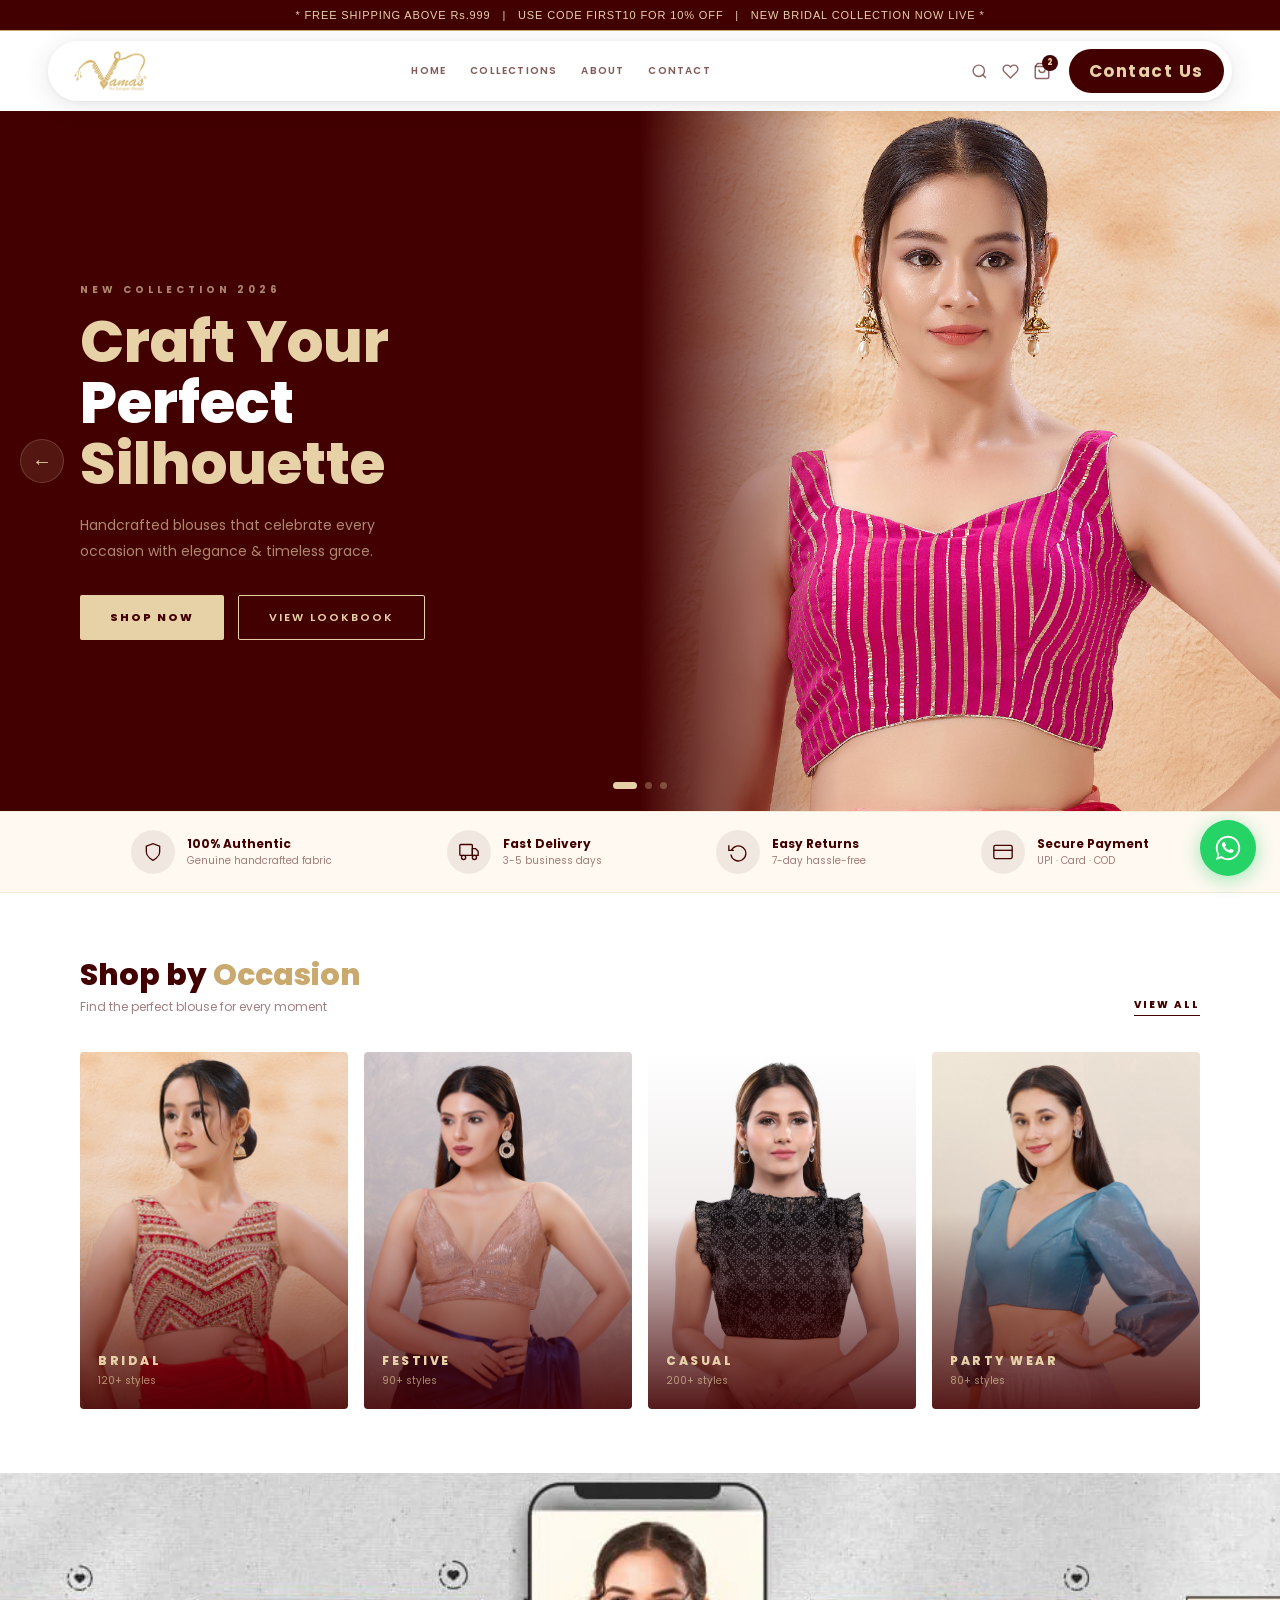
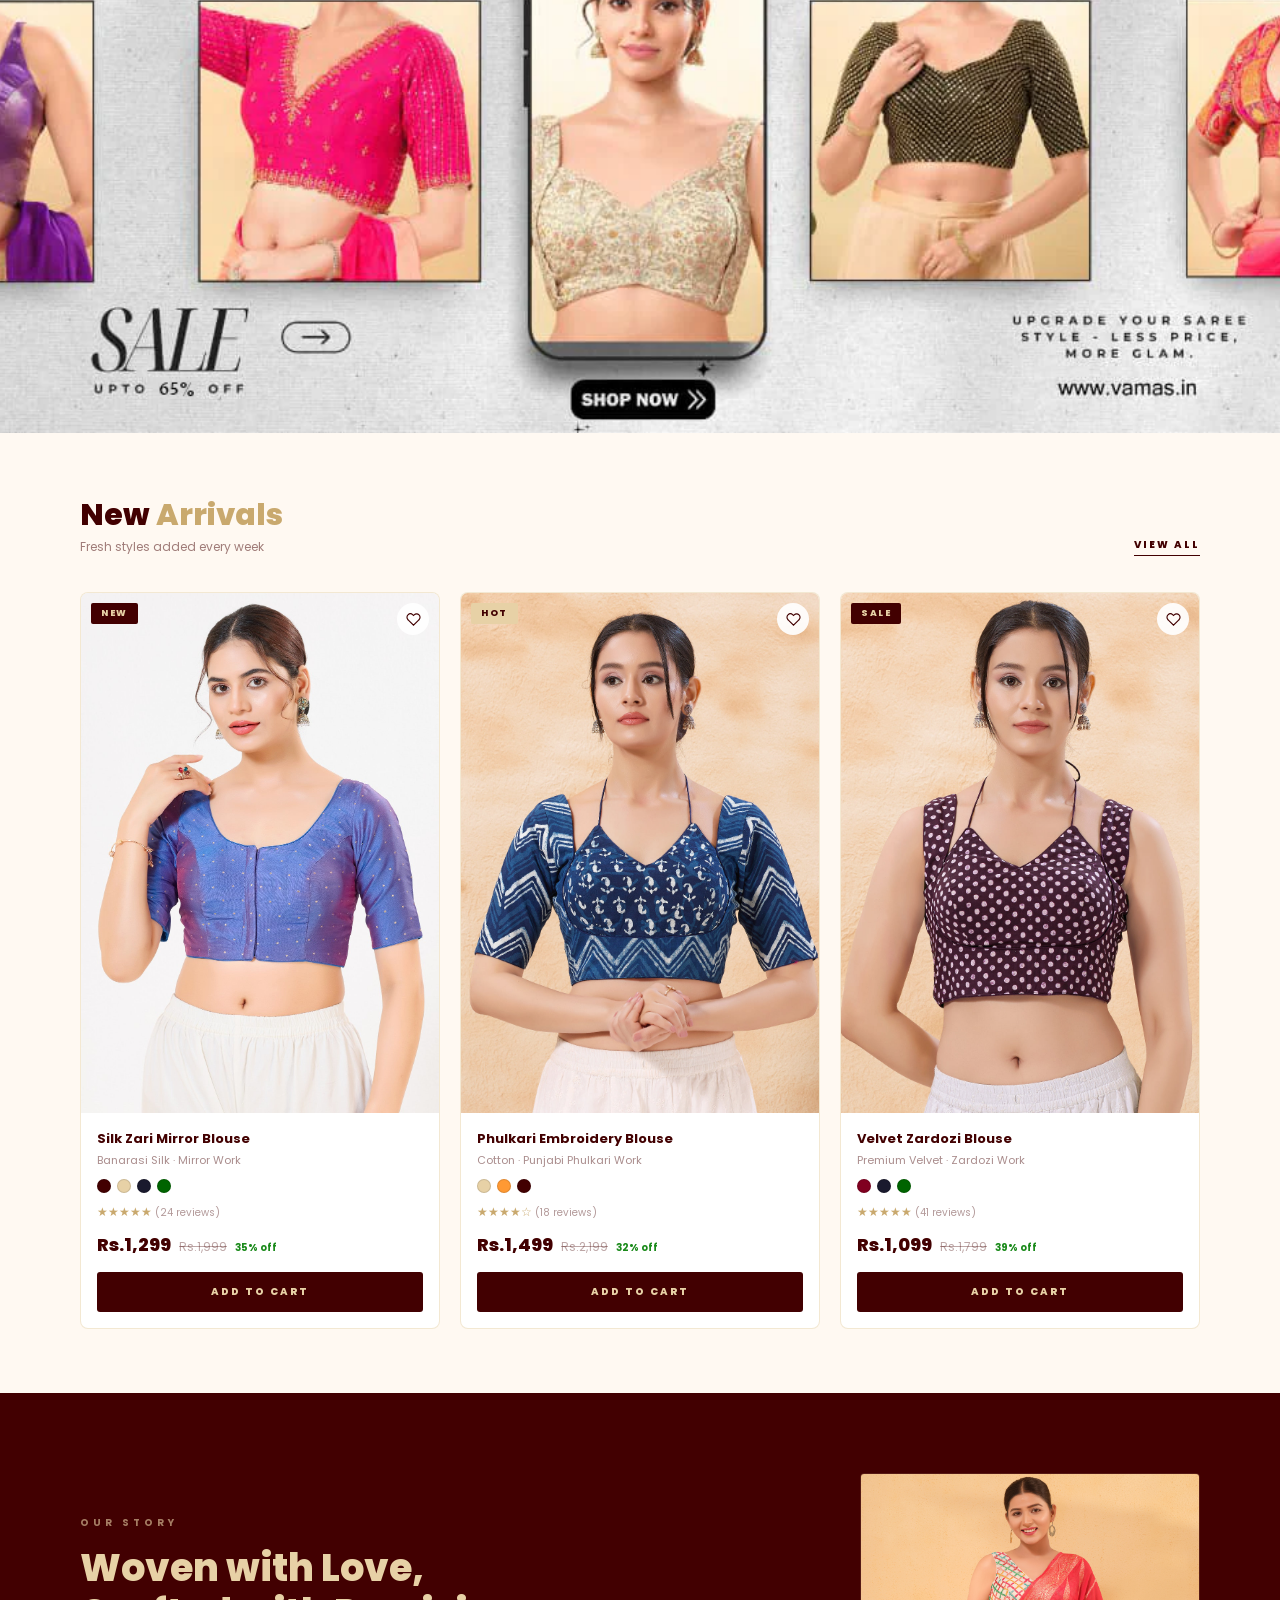
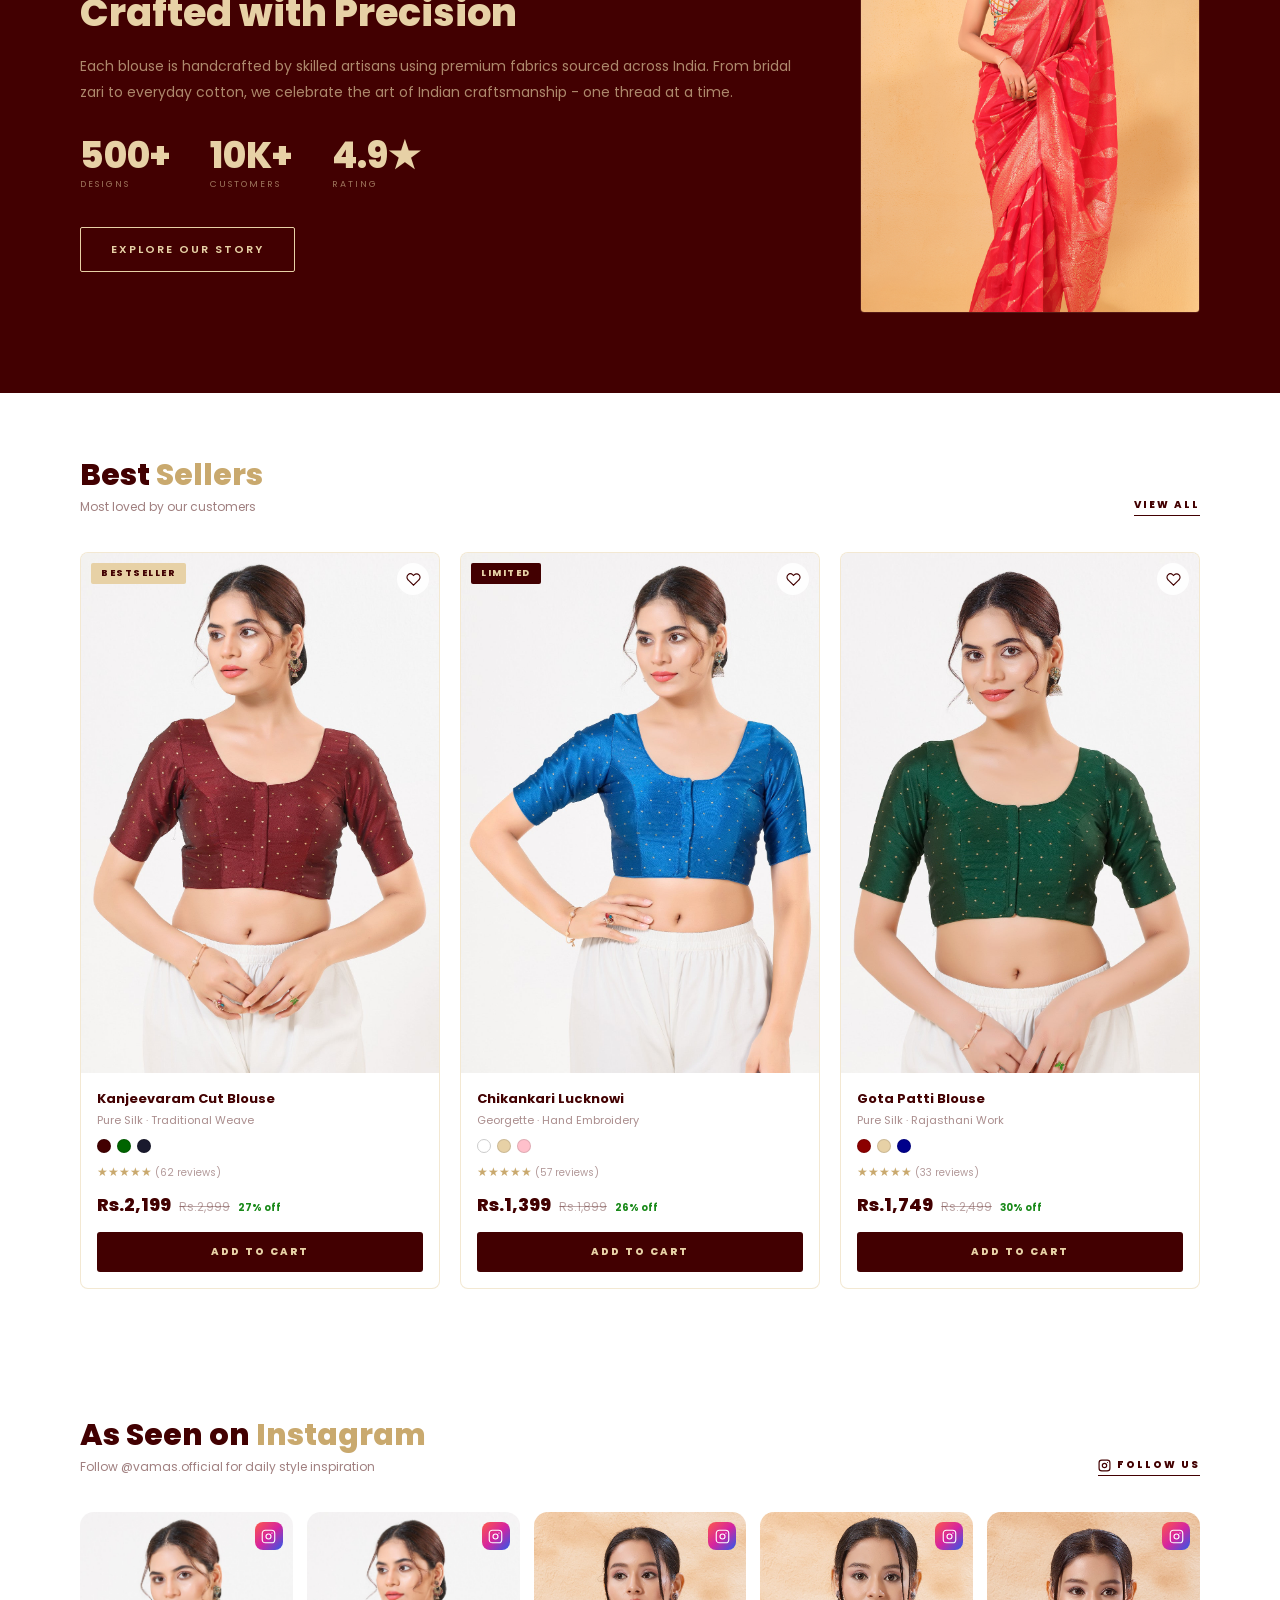
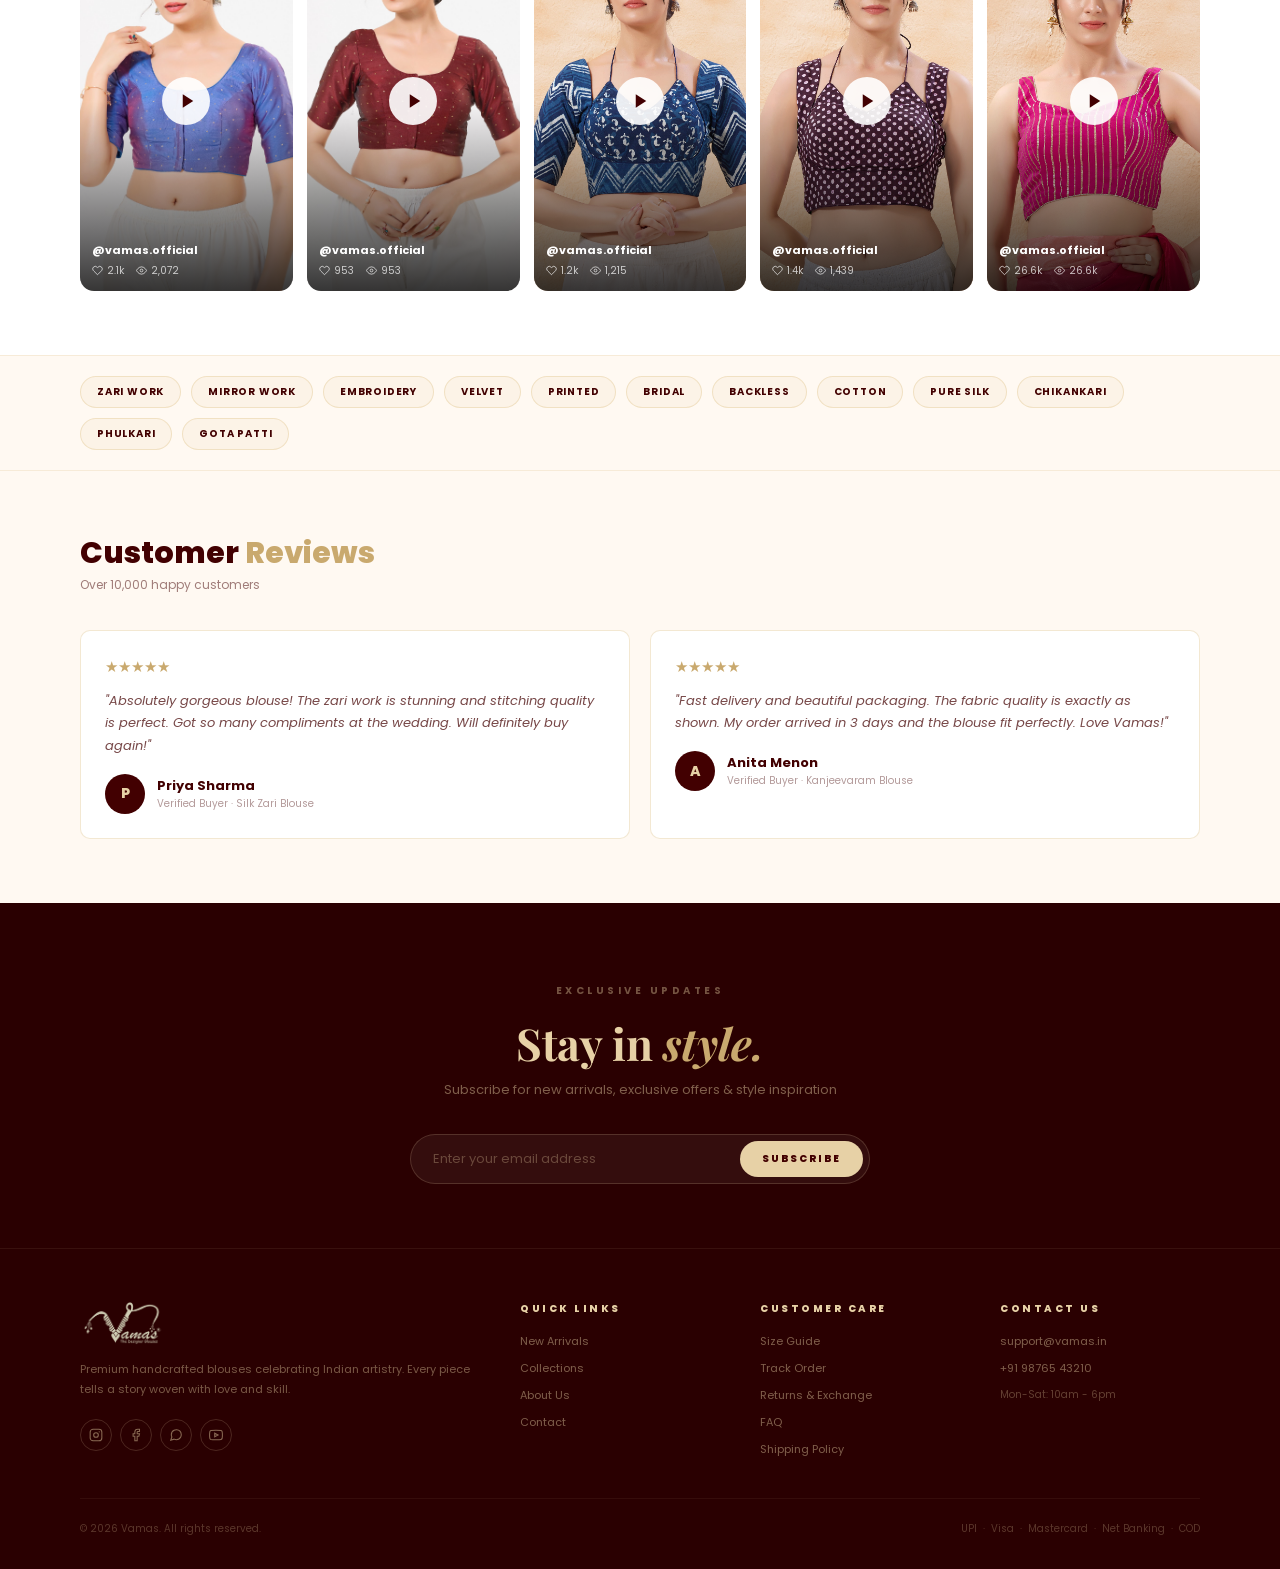
==== commit c5a62160: "Mobile: trust bar 2x2 grid, collection filter hidden until clicked" ====
--- a/index.html
+++ b/index.html
@@ -480,64 +480,114 @@
 
     /* -- Responsive --- */
     @media (max-width: 768px) {
-      .nav-outer { padding: 8px 14px; }
-      .nav { padding: 6px 14px; border-radius: 50px; }
-      .nav-logo-img { height: 34px; }
-      .nav-links { display: none; }
-      .nav-contact { padding: 7px 14px; font-size: 9px; }
-
-      .slide { height: 480px; flex-direction: column; padding: 0; }
-      .slide-text { padding: 32px 20px; max-width: 100%; }
-      .slide-h1 { font-size: 34px; }
-      .slide-p { font-size: 12px; }
-      .slide-img { position: relative; width: 100%; height: 260px; right: auto; top: auto; }
-      .slide-img::before { width: 100%; height: 80px; background: linear-gradient(to bottom, var(--slide-bg,#420001), transparent); top: 0; bottom: auto; }
-
-      .trust { padding: 0 20px; gap: 0; }
-      .trust-item { padding: 12px 0; }
-
-      .full-banner { height: 380px; }
-      .full-banner-overlay { padding: 0 24px; }
-      .full-banner-title { font-size: 34px; }
-      .full-banner-sub { font-size: 12px; }
-      .full-banner-btn { padding: 11px 22px; }
-
-      .sec { padding: 40px 20px; }
-      .sec-hdr { flex-direction: column; align-items: flex-start; gap: 10px; }
-      .sec-title { font-size: 24px; }
-
+      /* Slider */
+      .slide { height: auto; min-height: 400px; flex-direction: column-reverse; }
+      .slide-text { padding: 28px 20px 24px; max-width: 100%; position: relative; z-index: 3; }
+      .slide-h1 { font-size: 30px; }
+      .slide-p { font-size: 12px; display: none; }
+      .slide-btns { gap: 10px; }
+      .btn-p, .btn-o { padding: 12px 20px; font-size: 10px; }
+      .slider-wrap { overflow: hidden; }
+      .slide-img { position: relative; width: 100%; height: 240px; right: auto; top: auto; }
+      .slide-img::before { display: none; }
+      .slider-ctrl { bottom: 12px; }
+      .dot { width: 6px; height: 6px; }
+      .sarrow { width: 34px; height: 34px; font-size: 14px; top: 120px; transform: none; }
+      .sarrow-l { left: 8px; }
+      .sarrow-r { right: 8px; }
+
+      /* Trust bar — 2x2 grid on mobile */
+      .trust { display: grid; grid-template-columns: 1fr 1fr; padding: 12px 16px; gap: 0; flex-wrap: unset; justify-content: unset; }
+      .trust-item { padding: 12px 10px; border-bottom: 1px solid rgba(66,0,1,0.07); gap: 8px; }
+      .trust-item:nth-child(odd) { border-right: 1px solid rgba(66,0,1,0.07); }
+      .trust-item:nth-child(3), .trust-item:nth-child(4) { border-bottom: none; }
+      .trust-icon { width: 32px; height: 32px; flex-shrink: 0; }
+      .trust-title { font-size: 11px; }
+      .trust-sub { font-size: 9px; }
+
+      /* Tags */
+      .tags { padding: 16px 16px; gap: 8px; justify-content: flex-start; overflow-x: auto; flex-wrap: wrap; }
+      .tag { font-size: 9px; padding: 6px 12px; white-space: nowrap; }
+
+      /* Sections */
+      .sec { padding: 32px 16px; }
+      .sec-alt { padding: 32px 16px; }
+      .sec-hdr { flex-direction: column; align-items: flex-start; gap: 8px; margin-bottom: 20px; }
+      .sec-title { font-size: 22px; }
+
+      /* Category grid */
       .cat-grid { grid-template-columns: repeat(2, 1fr); gap: 10px; }
-      .prod-grid { grid-template-columns: repeat(2, 1fr); gap: 12px; }
-      .prod-img-wrap { height: 240px; }
-
-      .brand-grid { grid-template-columns: 1fr; }
-      .brand-img { height: 260px; }
-
-      .test-grid { grid-template-columns: 1fr; }
-
+      .cat-card { aspect-ratio: 3/4; }
+      .cat-label { font-size: 12px; }
+
+      /* Full banner */
+      .full-banner { height: 300px; }
+      .full-banner-title { font-size: 26px; }
+      .full-banner-sub { display: none; }
+      .full-banner-btn { padding: 10px 18px; font-size: 9px; }
+
+      /* Product grid */
+      .prod-grid { grid-template-columns: repeat(2, 1fr); gap: 10px; }
+      .prod-img-wrap { height: 200px; }
+      .prod-body { padding: 10px 10px 12px; }
+      .prod-name { font-size: 12px; }
+      .prod-type { font-size: 10px; }
+      .price-row { flex-wrap: wrap; gap: 4px; }
+      .price { font-size: 14px; }
+      .orig { font-size: 10px; }
+      .disc { font-size: 9px; white-space: nowrap; }
+      .atc { padding: 9px; font-size: 9px; }
+      .stars { font-size: 10px; }
+
+      /* Brand section */
+      .brand-sec { flex-direction: column !important; gap: 0 !important; padding: 32px 16px !important; }
+      .brand-img { width: 100% !important; height: 360px !important; flex-shrink: unset !important; border-radius: 8px !important; }
+      .brand-img img { object-position: center top !important; }
+      .brand-text { padding: 24px 0 !important; }
+      .brand-h2 { font-size: 24px; }
+      .brand-stats { gap: 20px; }
+      .stat-num { font-size: 28px; }
+
+      /* Reels / Instagram */
+      .reels-sec { padding: 32px 16px; }
       .reels-grid { grid-template-columns: repeat(2, 1fr); gap: 10px; }
-
-      .dark-nl { padding: 40px 20px 32px; }
-      .dark-nl-h3 { font-size: 28px; }
-      .dark-nl-form { flex-direction: column; gap: 10px; }
-      .dark-nl-input { border-radius: 8px; width: 100%; }
-      .dark-nl-btn { border-radius: 8px; width: 100%; padding: 14px; }
-
-      .dark-footer { padding: 32px 20px 24px; }
-      .dark-footer-grid { grid-template-columns: 1fr 1fr; gap: 24px; }
-
-      .footer-grid { grid-template-columns: 1fr 1fr; gap: 24px; }
+      .reel-handle, .reel-stats { font-size: 9px; }
+
+      /* Testimonials */
+      .test-grid { grid-template-columns: 1fr; gap: 12px; }
+
+      /* Newsletter (gold) */
+      .nl { padding: 40px 16px; }
+      .nl-h3 { font-size: 26px; }
+      .nl-form { flex-direction: column; }
+      .nl-input { border-radius: 6px; }
+      .nl-btn { border-radius: 6px; padding: 13px; }
+
+      /* Dark footer */
+      .dark-nl { padding: 40px 16px 32px; }
+      .dark-nl-h3 { font-size: 26px; }
+      .dark-nl-form { flex-direction: column; gap: 10px; border-radius: 12px; padding: 12px; }
+      .dark-nl-input { border-radius: 8px; }
+      .dark-nl-btn { border-radius: 8px; padding: 13px; }
+      .dark-footer { padding: 28px 16px 20px; }
+      .dark-footer-grid { grid-template-columns: 1fr 1fr; gap: 16px; }
+      .dark-footer-bot { flex-direction: column; gap: 8px; text-align: center; }
     }
 
     @media (min-width: 769px) and (max-width: 1024px) {
-      .nav-outer { padding: 10px 24px; }
-      .nav-links a { font-size: 9px; gap: 16px; }
-      .slide { height: 560px; }
-      .slide-h1 { font-size: 44px; }
+      .slide { height: 540px; }
+      .slide-h1 { font-size: 42px; }
+      .slide-text { padding: 0 40px; }
       .sec { padding: 48px 40px; }
+      .sec-alt { padding: 48px 40px; }
+      .tags { padding: 16px 40px; }
       .cat-grid { grid-template-columns: repeat(3, 1fr); }
       .prod-grid { grid-template-columns: repeat(2, 1fr); }
+      .reels-sec { padding: 48px 40px; }
       .reels-grid { grid-template-columns: repeat(3, 1fr); }
+      .brand-sec { padding: 60px 40px !important; }
+      .dark-nl { padding: 56px 40px 48px; }
+      .dark-footer { padding: 40px 40px 28px; }
       .dark-footer-grid { grid-template-columns: 2fr 1fr 1fr; }
     }
   </style>
